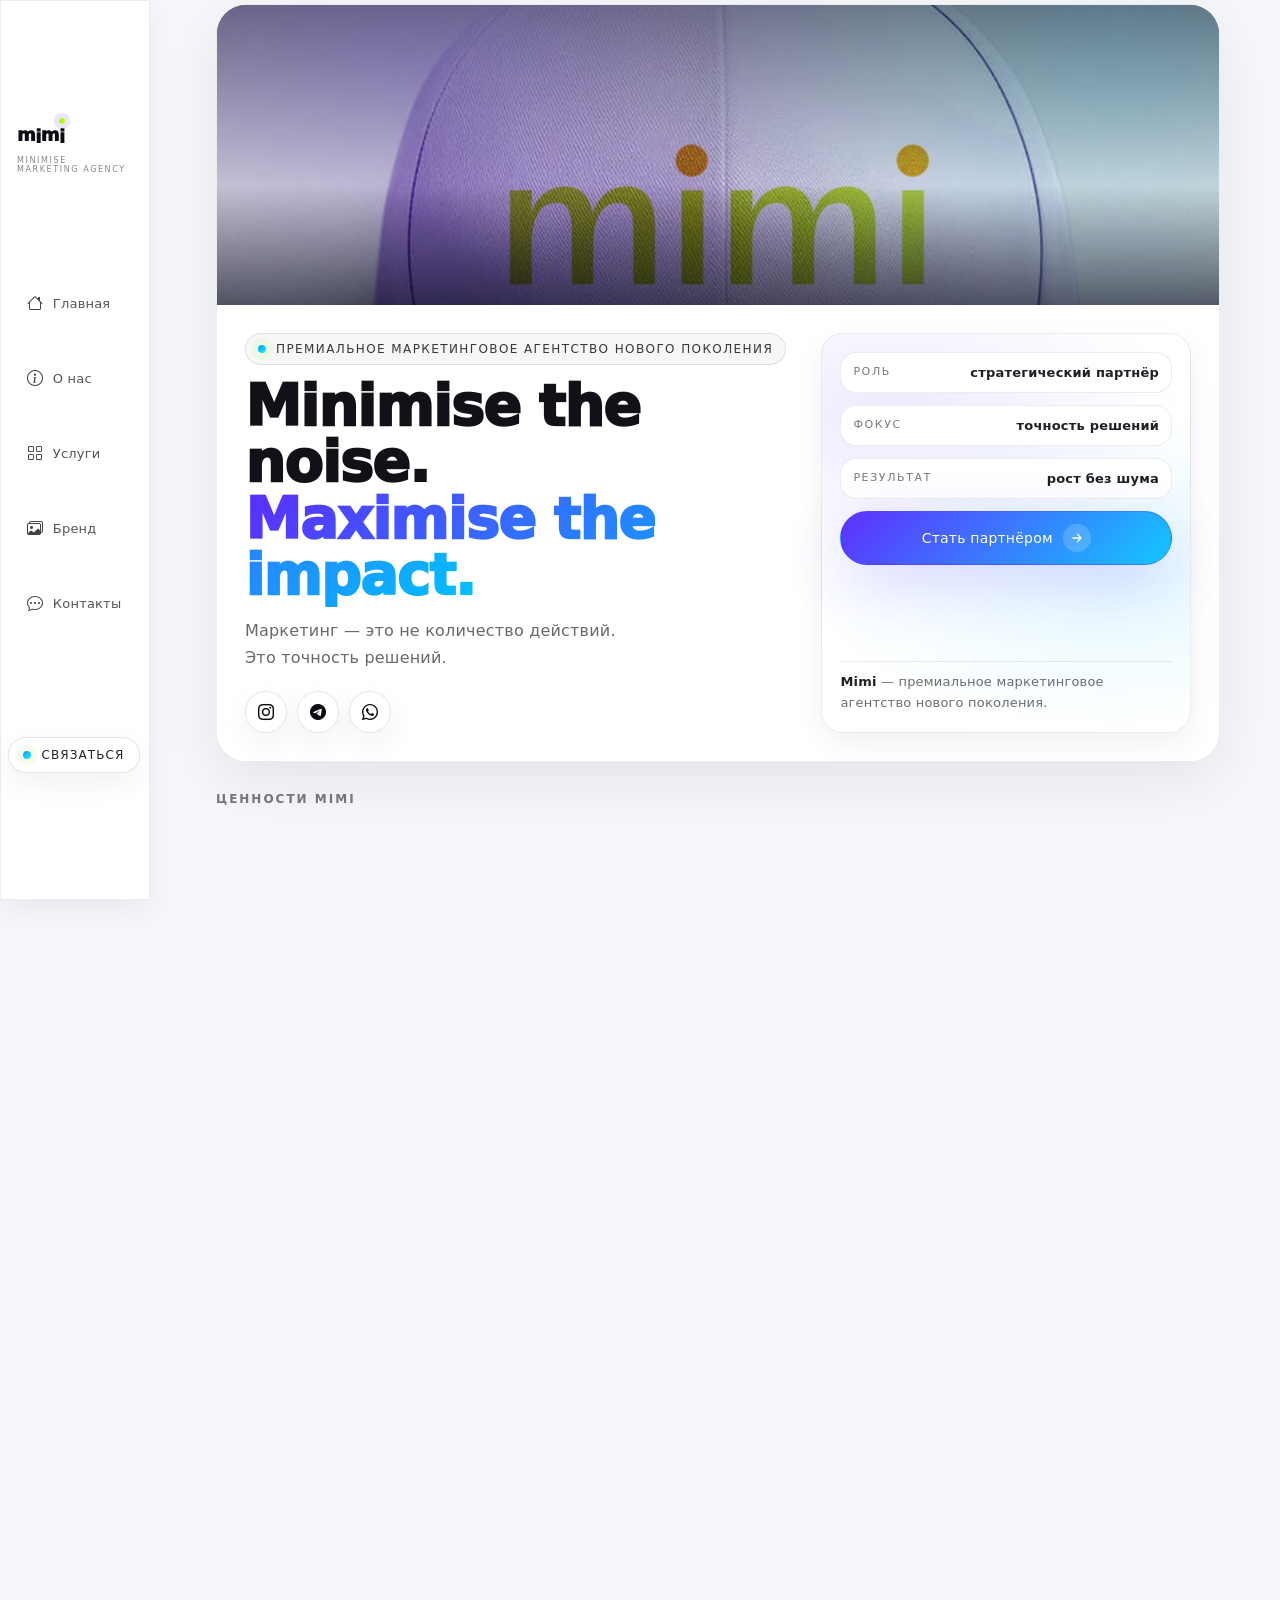
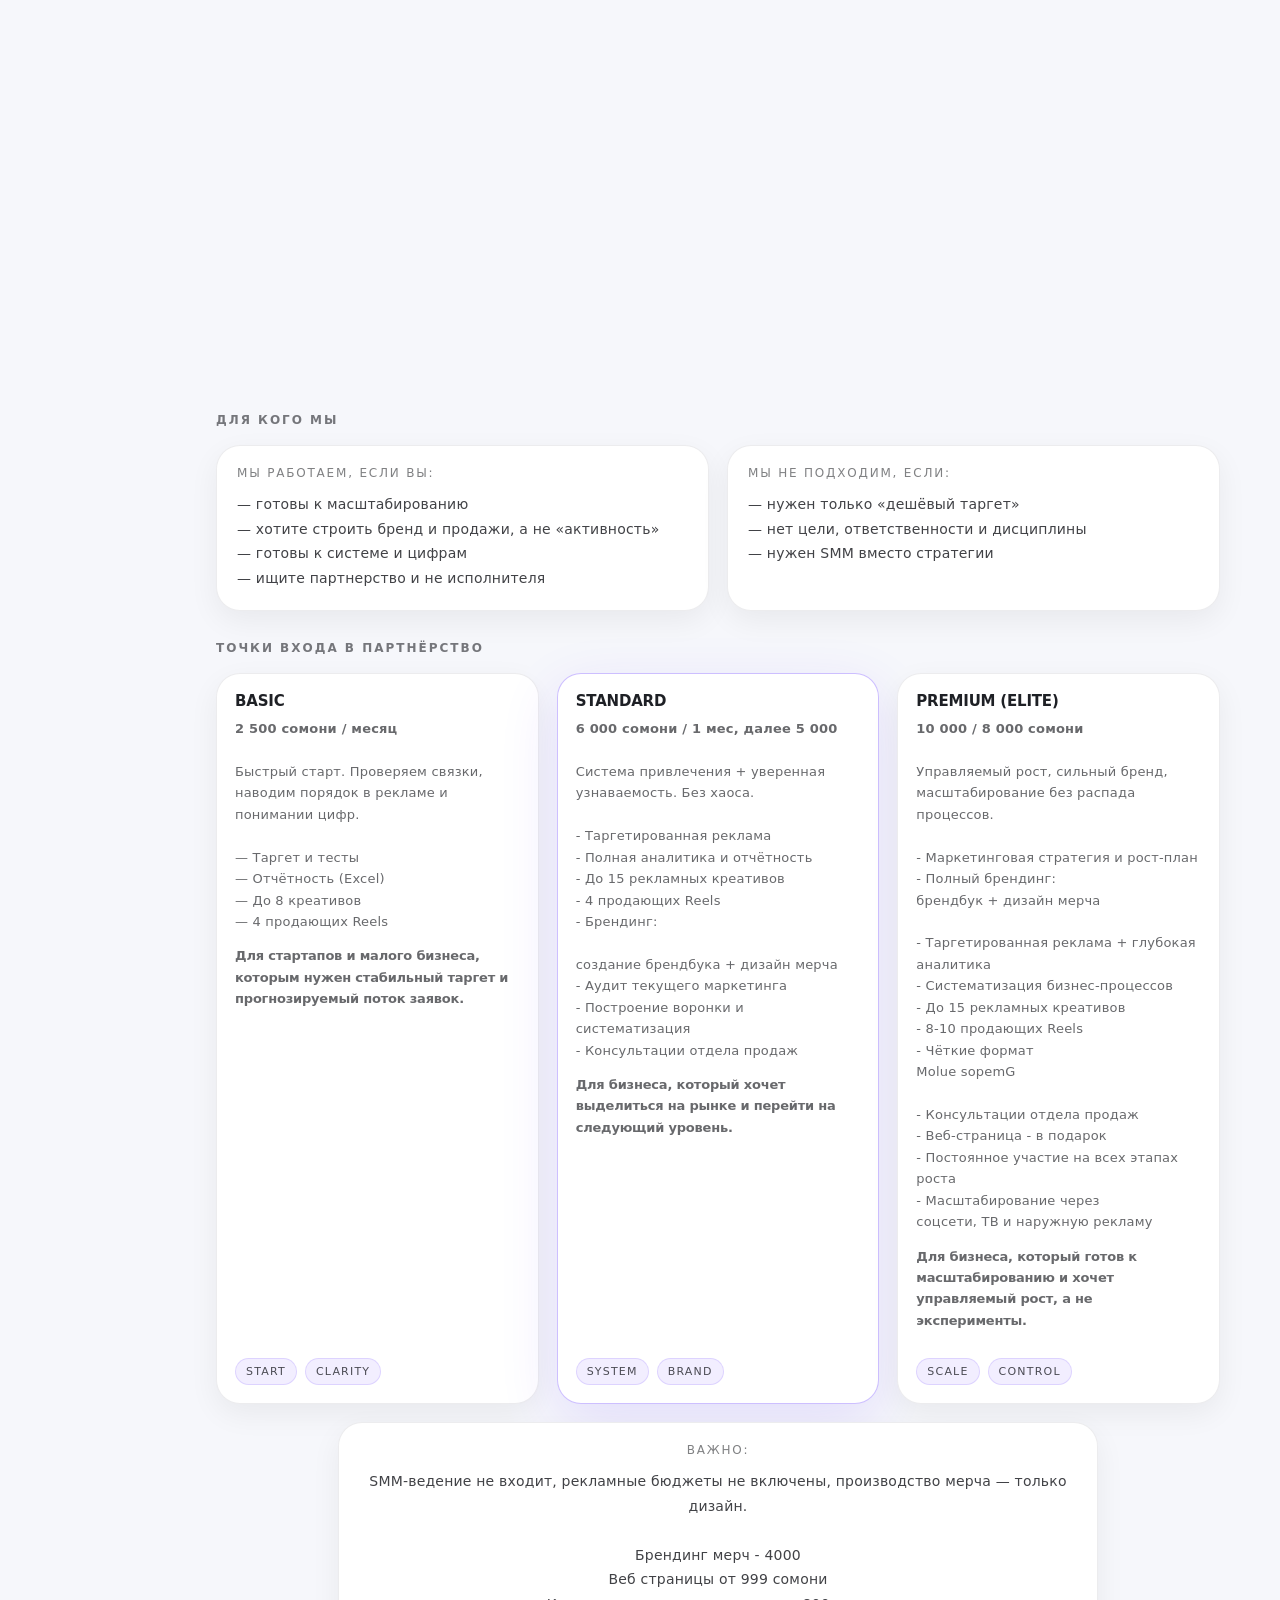
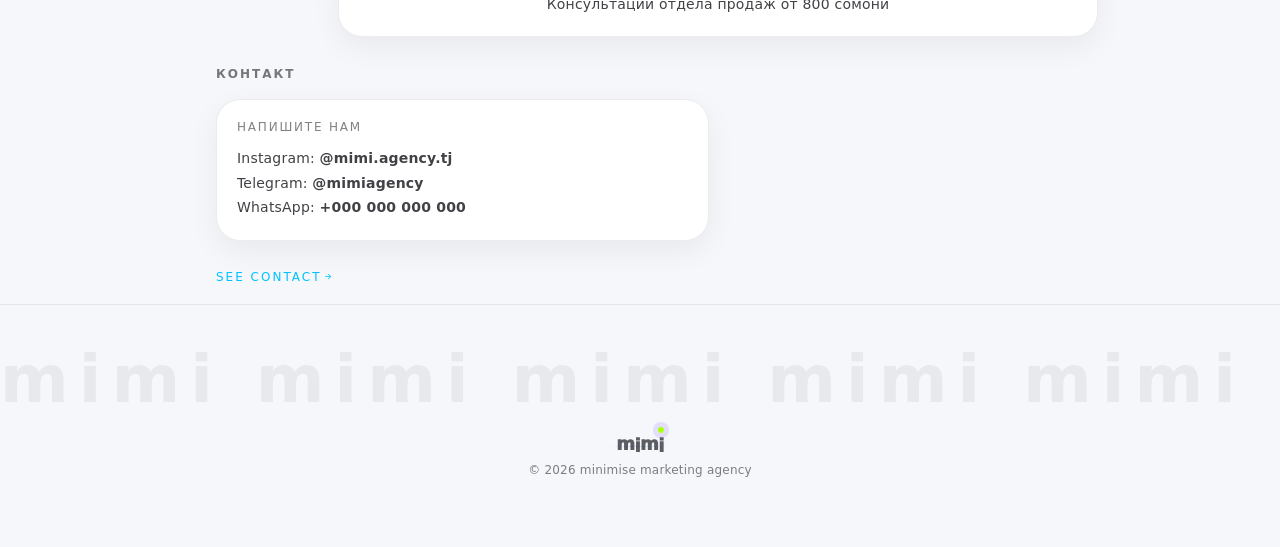
==== mimi - page/index.html @ afdffe96 "Add files via upload" ====
<!doctype html>
<html lang="ru">
<head>
  <meta charset="utf-8" />
  <meta name="viewport" content="width=device-width,initial-scale=1" />
  <title>mimi — minimise marketing agency</title>
  <meta name="description" content="mimi — премиальное маркетинговое агентство нового поколения. Minimise the noise. Maximise the impact." />

  <link rel="stylesheet" href="https://cdn.jsdelivr.net/npm/bootstrap-icons@1.11.3/font/bootstrap-icons.min.css" />
  <link rel="stylesheet" href="mimi.css">
</head>

<body>
  <div class="grain"></div>

  <div class="page">

      <aside class="side">
        <div class="side-card">
        <div class="text11">
            <div class="logo logo--mimi" aria-label="mimi">
              <span>m</span><span>i</span><span>m</span><span>i</span>
            </div>

            <div class="side-title">Minimise Marketing Agency</div>
        </div>
        

        <nav class="side-nav">
          <a href="index.html"><i class="bi bi-house" aria-hidden="true"></i><span>Главная</span></a>
          <a href="about.html"><i class="bi bi-info-circle" aria-hidden="true"></i><span>О нас</span></a>
          <a href="services.html"><i class="bi bi-grid" aria-hidden="true"></i><span>Услуги</span></a>
          <a href="work.html"><i class="bi bi-images" aria-hidden="true"></i><span>Бренд</span></a>
          <a href="contact.html"><i class="bi bi-chat-dots" aria-hidden="true"></i><span>Контакты</span></a>
        </nav>

        <div class="side-actions">
          <a class="pill-mini" href="contact.html">
            <span class="dot" aria-hidden="true"></span>
            <span>связаться</span>
          </a>
        </div>
      </div>
      </aside>


    <!-- CONTENT -->
    <main class="content">
      <!-- HERO -->
      <section class="hero">
        <div class="hero-shell card">
          <div class="hero-band" aria-hidden="true" >
            <img src="img/brand8.jpg" alt="" loading="eager" decoding="async">
          </div>

          <div class="hero-body" >
            <div>
              <div class="kicker"><i aria-hidden="true"></i>Премиальное маркетинговое агентство нового поколения</div>
              <h1 class="h1">
                Minimise the noise.<br>
                <span class="accent">Maximise the impact.</span>
              </h1>

              <p class="lead">
                Маркетинг — это не количество действий.<br>
                Это точность решений.
              </p>

              <div class="hero-actions">
                <div class="socials" aria-label="Соцсети">
                  <a class="iconbtn" href="https://instagram.com/mimi.agency.tj" target="_blank" rel="noreferrer" aria-label="Instagram">
                    <i class="bi bi-instagram" aria-hidden="true"></i>
                  </a>
                  <a class="iconbtn" href="https://t.me/mimiagency" target="_blank" rel="noreferrer" aria-label="Telegram">
                    <i class="bi bi-telegram" aria-hidden="true"></i>
                  </a>
                  <a class="iconbtn" href="https://wa.me/000000000000" target="_blank" rel="noreferrer" aria-label="WhatsApp">
                    <i class="bi bi-whatsapp" aria-hidden="true"></i>
                  </a>
                </div>
              </div>
            </div>

            <aside class="hero-signal" aria-label="Позиционирование Mimi"> 
              <div class="signal-row">
                <div class="k">роль</div>
                <div class="v">стратегический партнёр</div>
              </div>
              <div class="signal-row">
                <div class="k">фокус</div>
                <div class="v">точность решений</div>
              </div>
              <div class="signal-row">
                <div class="k">результат</div>
                <div class="v">рост без шума</div>
              </div>

              <a class="btn btn-primary" href="#contact">
                  Стать партнёром
                  <span class="arrow" aria-hidden="true">
                    <svg width="14" height="14" viewBox="0 0 24 24" fill="none">
                      <path d="M5 12h12" stroke="white" stroke-width="2.2" stroke-linecap="round"/>
                      <path d="M13 6l6 6-6 6" stroke="white" stroke-width="2.2" stroke-linecap="round" stroke-linejoin="round"/>
                    </svg>
                  </span>
                </a>

              <div class="signal-note">
                <b>Mimi</b> — премиальное маркетинговое агентство нового поколения.
              </div>
            </aside>
          </div>
        </div>
      </section>

      <!-- VALUES -->
      <div class="section-head" id="values" data-reveal="zoom">
        <h2 class="section-title">Ценности Mimi</h2>
      </div>

      <section class="grid grid-3" aria-label="Ценности" data-reveal="up" >
        <div class="tile">
          <div>
            <p class="t-title">Точность вместо шума</p>
            <p class="t-sub">Каждое решение должно менять метрику или восприятие. Остальное — лишнее.</p>
          </div>
          <div class="chiprow"><span class="chip">фокус</span><span class="chip">impact</span></div>
        </div>

        <div class="tile">
          <div>
            <p class="t-title">Мышление сильнее инструментов</p>
            <p class="t-sub">Инструменты меняются. Логика, стратегия и вкус — остаются.</p>
          </div>
          <div class="chiprow"><span class="chip">strategy</span><span class="chip">taste</span></div>
        </div>

        <div class="tile">
          <div>
            <p class="t-title">Премиальная планка</p>
            <p class="t-sub">Мы работаем так, будто это наш бренд. Потому что репутация не делится.</p>
          </div>
          <div class="chiprow"><span class="chip">quality</span><span class="chip">details</span></div>
        </div>

        <div class="tile">
          <div>
            <p class="t-title">Результат = репутация</p>
            <p class="t-sub">Кейсы говорят громче обещаний. Мы строим узнаваемость и прибыль.</p>
          </div>
          <div class="chiprow"><span class="chip">cases</span><span class="chip">growth</span></div>
        </div>

        <div class="tile">
          <div>
            <p class="t-title">Партнёрство</p>
            <p class="t-sub">Мы не закрываем задачи. Мы ведём направление и принимаем ответственность.</p>
          </div>
          <div class="chiprow"><span class="chip">long-term</span><span class="chip">trust</span></div>
        </div>

        <div class="tile">
          <div>
            <p class="t-title">Система</p>
            <p class="t-sub">Маркетинг работает, когда всё связано: позиционирование, креатив, продажи, аналитика.</p>
          </div>
          <div class="chiprow"><span class="chip">system</span><span class="chip">control</span></div>
        </div>
      </section>

      <!-- BRAND -->
      <div class="section-head" id="brand" data-reveal="zoom">
        <h2 class="section-title">Mimi brand</h2>
      </div>

      <section id="cases" aria-label="Mimi brand gallery" data-reveal="up">
        <div class="brand-grid">
          <figure class="brand-item tall">
            <img src="img/brand1.jpg" alt="Mimi brand 1" loading="lazy" decoding="async">
          </figure>

          <figure class="brand-item">
            <img src="img/brand2.jpg" alt="Mimi brand 2" loading="lazy" decoding="async">
          </figure>

          <figure class="brand-item">
            <img src="img/brand3.jpg" alt="Mimi brand 3" loading="lazy" decoding="async">
          </figure>

          <figure class="brand-item tall">
            <img src="img/brand4.jpg" alt="Mimi brand 4" loading="lazy" decoding="async">
          </figure>

          <figure class="brand-item tall">
            <img src="img/brand5.jpg" alt="Mimi brand 5" loading="lazy" decoding="async">
          </figure>
        </div>
      </section>

      <div class="section-head" id="brand" data-reveal="zoom">
        <a class="section-a" href="/work.html">see brands<i class="bi bi-arrow-right-short"></i></a>
      </div>

      <div class="lightbox" id="lightbox" aria-hidden="true">
        <button class="lightbox-close" type="button" aria-label="Закрыть">×</button>
        <img class="lightbox-img" alt="">
      </div>

      <!-- WHO -->
      <div class="section-head" id="who" data-reveal>
        <h2 class="section-title">Для кого мы</h2>
      </div>

      <section class="grid grid-2" data-reveal="right">
        <div class="big-block">
          <div class="label">Мы работаем, если вы:</div>
          <div class="text">
            — готовы к масштабированию<br>
            — хотите строить бренд и продажи, а не «активность»<br>
            — готовы к системе и цифрам<br>
            — ищите партнерство и не исполнителя
          </div>
        </div>

        <div class="big-block" data-reveal="left"> 
          <div class="label">Мы не подходим, если:</div>
          <div class="text">
            — нужен только «дешёвый таргет»<br>
            — нет цели, ответственности и дисциплины<br>
            — нужен SMM вместо стратегии
          </div>
        </div>
      </section>

      <!-- TARIFFS -->
      <div class="section-head" id="tariffs" data-reveal="zoom">
        <h2 class="section-title">Точки входа в партнёрство</h2>
      </div>

      <section class="grid grid-3" data-reveal="up">
        <div class="tile">
          <div>
            <p class="t-title">BASIC</p>
            <p class="t-sub">
              <b>2 500 сомони / месяц</b><br><br>
              Быстрый старт. Проверяем связки, наводим порядок в рекламе и понимании цифр.<br><br>
              — Таргет и тесты<br>
              — Отчётность (Excel)<br>
              — До 8 креативов<br>
              — 4 продающих Reels
            </p>
            <p class="sub2">
              Для стартапов и малого бизнеса, которым нужен
              стабильный таргет и прогнозируемый поток заявок.
            </p>
          </div>
          <div class="chiprow"><span class="chip">start</span><span class="chip">clarity</span></div>
        </div>

        <div class="tile" style="border-color: rgba(91,44,255,.30); box-shadow: 0 18px 60px rgba(91,44,255,.12);">
          <div>
            <p class="t-title">STANDARD</p>
            <p class="t-sub">
              <b>6 000 сомони / 1 мес, далее 5 000</b><br><br>
              Система привлечения + уверенная узнаваемость. Без хаоса.<br><br>
              - Таргетированная реклама <br>
              - Полная аналитика и отчётность <br>
              - До 15 рекламных креативов<br>
              - 4 продающих Reels<br>
              - Брендинг:<br> <br>
              cоздание брендбука + дизайн
              мерча<br>
              - Аудит текущего маркетинга<br>
              - Построение воронки и<br>
              систематизация<br>
              - Консультации отдела продаж<br>
            </p>
            <p class="sub2">
              Для бизнеса, который хочет выделиться на рынке
              и перейти на следующий уровень.
            </p>
          </div>
          <div class="chiprow"><span class="chip">system</span><span class="chip">brand</span></div>
        </div>

        <div class="tile">
          <div>
            <p class="t-title">PREMIUM (ELITE)</p>
            <p class="t-sub">
              <b>10 000 / 8 000 сомони</b><br><br>
              Управляемый рост, сильный бренд, масштабирование без распада процессов.<br><br>
              - Маркетинговая стратегия и рост-план <br>
              - Полный брендинг:<br>
              брендбук + дизайн мерча<br> <br>
              - Таргетированная реклама + глубокая
              аналитика<br>
              - Систематизация бизнес-процессов<br>
              - До 15 рекламных креативов<br>
              - 8-10 продающих Reels<br>
              - Чёткие формат<br>
              Molue sopemG<br> <br>
              - Консультации отдела продаж<br>
              - Веб-страница - в подарок<br>
              - Постоянное участие на всех этапах роста<br>
              - Масштабирование через<br>
              соцсети, ТВ и наружную рекламу<br>
            </p>
            <p class="sub2">
              Для бизнеса, который готов к масштабированию
              и хочет управляемый рост, а не эксперименты.
            </p>
          </div>
          <div class="chiprow"><span class="chip">scale</span><span class="chip">control</span></div>
        </div>
      </section>

      <section class="big-block important" style="margin-top: var(--gap);" data-reveal="up">
        <div class="label">Важно:</div>
        <div class="text">
          SMM-ведение не входит, рекламные бюджеты не включены, производство мерча — только дизайн.<br><br>
          Брендинг мерч - 4000 <br>
          Веб страницы от 999 сомони <br>
          Консультации отдела продаж от 800 сомони
        </div>
      </section>

      <!-- CONTACT (anchor) -->
      <div class="section-head" id="contact" data-reveal="zoom">
        <h2 class="section-title">Контакт</h2>
      </div>

      <section class="grid grid-2" data-reveal="zoom">
        <div class="big-block">
          <div class="label">Напишите нам</div>
          <div class="text">
            Instagram: <b>@mimi.agency.tj</b><br>
            Telegram: <b>@mimiagency</b><br>
            WhatsApp: <b>+000 000 000 000</b>
          </div>
        </div>
      </section>

      <div class="section-head" id="brand" data-reveal="zoom">
        <a class="section-a" href="/contact.html">see contact<i class="bi bi-arrow-right-short"></i></a>
      </div>
    </main>
  </div>

  <footer data-reveal>
    <div class="mimi-wall" aria-hidden="true">
      <span>mimi mimi mimi mimi mimi mimi mimi mimi mimi mimi mimi mimi mimi mimi mimi mimi </span>
      <span>mimi mimi mimi mimi mimi mimi mimi mimi mimi mimi mimi mimi mimi mimi mimi mimi </span>
    </div>

    <div class="foot">
      <div>
        <div class="logo logo--mimi" aria-label="mimi">
              <span>m</span><span>i</span><span>m</span><span>i</span>
            </div>
        <div class="tagline">© <span id="year"></span> minimise marketing agency</div>
      </div>
    </div>
  </footer>

  <!-- MOBILE BOTTOM NAV -->
  <nav class="bottom-nav" data-nav="bottom" aria-label="Нижнее меню">
    <div class="wrap">
      <a class="bnav-link" href="index.html" aria-label="Главная"><i class="bi bi-house" aria-hidden="true"></i><p>Главная</p></a>
      <a class="bnav-link" href="about.html" aria-label="О нас"><i class="bi bi-info-circle" aria-hidden="true"></i><p>О нас</p></a>
      <a class="bnav-link" href="services.html" aria-label="Услуги"><i class="bi bi-grid" aria-hidden="true"></i><p>Услуги</p></a>
      <a class="bnav-link" href="work.html" aria-label="Бренд"><i class="bi bi-images" aria-hidden="true"></i><p>Бренд</p></a>
      <a class="bnav-link" href="contact.html" aria-label="Контакты"><i class="bi bi-chat-dots" aria-hidden="true"></i><p>Контакты</p></a>
    </div>
  </nav>

  <script src="reveal.js"></script>
</body>
</html>
---- mimi - page/mimi.css ----
:root{
  --navH: 64px;
  --sideW: 248px;
  --revealDur: 700ms;
  --revealEase: cubic-bezier(.2,.8,.2,1);
  --bg: #f6f7fb;
  --bg2: #ffffff;
  --text: #0b0d12;
  --muted: rgba(11,13,18,.62);
  --muted2: rgba(11,13,18,.45);
  --stroke: rgba(15, 23, 42, .10);
  --brand: #5b2cff;
  --brand2:#00c2ff;
  --shadow: 0 18px 60px rgba(2,6,23,.08);
  --shadow2: 0 10px 30px rgba(2,6,23,.06);
  --r-xl: 24px;
  --r-lg: 18px;
  --r-md: 16px;
  --r-sm: 14px;
  --container: 1120px;
  --gap: 18px;
  --ease: cubic-bezier(.2,.8,.2,1);
  --t: 220ms var(--ease);
  --t2: 520ms var(--ease);
}

*{ box-sizing:border-box; }
html,body{ height:100%; }
body{
  margin: 0;
  color: var(--text);
  background: var(--bg);
  font-family: ui-sans-serif, system-ui, -apple-system, Segoe UI, Roboto, Inter, Arial, "Helvetica Neue", sans-serif;
  letter-spacing: .2px;
  overflow-x:hidden;
}

a{ color:inherit; text-decoration:none; }
button{ font:inherit; color:inherit; background:none; border:none; }
img{ max-width:100%; height:auto; }

/* ====== subtle grain (very low) ====== */
.grain{
  pointer-events:none;
  position:fixed;
  inset:-30%;
  z-index:-1;
  background-image:url("data:image/svg+xml,%3Csvg xmlns='http://www.w3.org/2000/svg' width='220' height='220'%3E%3Cfilter id='n'%3E%3CfeTurbulence type='fractalNoise' baseFrequency='.8' numOctaves='3' stitchTiles='stitch'/%3E%3C/filter%3E%3Crect width='220' height='220' filter='url(%23n)' opacity='.2'/%3E%3C/svg%3E");
  opacity:.025;
  mix-blend-mode:multiply;
  transform:rotate(2deg);
}

/* ====== Desktop layout: left nav + content ====== */
.page{
  display:grid;
  grid-template-columns: var(--sideW) 1fr;
  gap: 28px;
  width: 100%;
  min-height: 100vh; /* ← ВАЖНО */
  padding: 0;
}

.side-card{
  padding: 16px;
  background: #fff;
  max-width: 150px;
  border: 1px solid rgba(15,23,42,.08);
  box-shadow: var(--shadow2);
  position: sticky;
  top: 0px;
  display: flex;
  flex-direction: column;
  align-items: center;
  gap: 100px;
  justify-content: center;
  height: 100vh;
  padding-right: 18px;
}

.logo{
  font-weight: 900;
  letter-spacing: .2px;
  font-size: 18px;
  line-height:1;
  text-transform: lowercase;
  position:relative;
  display:inline-block;
}

/* ====== Mimi logo: signal dot + scanline ====== */
.logo--mimi{
  /* базовый вид */
  font-weight: 950;
  font-size: 18px;
  letter-spacing: -0.6px; /* чуть “дороже”, чем .2px */
  line-height: 1;
  text-transform: lowercase;
  display: inline-flex;
  align-items: baseline;
  gap: 0;
  position: relative;
  isolation: isolate; /* чтобы псевдоэлементы не мешали вокруг */
}

/* каждая буква как отдельный слой */
.logo--mimi > span{
  position: relative;
  display: inline-block;
  transform: translateZ(0);
}

/* 1) “Сигнал” — точка над второй i (последний символ) */
.logo--mimi > span:last-child::before{
  content: "";
  position: absolute;
  width: 6px;
  height: 6px;
  border-radius: 999px;
  left: 50%;
  top: -10px;
  transform: translateX(-50%);
  background: linear-gradient(135deg, #9dff00, #b6ff25);
  box-shadow:
    0 0 0 5px rgba(91,44,255,.12),
    0 10px 30px rgba(91,44,255,.18);
}

/* 2) “Minimise the noise” — микро‑скан линия, очень аккуратно */
.logo--mimi::after{
  content: "";
  position: absolute;
  left: -6px;
  right: -6px;
  top: 55%;
  height: 1px;
  background: linear-gradient(90deg,
    transparent,
    rgba(91,44,255,.40),
    rgba(0,194,255,.40),
    transparent
  );
  opacity: .35;
  transform: translateY(0);
  z-index: -1;
}

/* 3) лёгкая динамика на hover (премиально, без “кислоты”) */
.logo--mimi:hover::after{
  opacity: .55;
  transform: translateY(-1px);
  transition: opacity 220ms var(--ease), transform 220ms var(--ease);
}

.logo--mimi:hover > span{
  transition: transform 220ms var(--ease);
}

/* микродвижение букв, как “настройка сигнала” */
.logo--mimi > span:nth-child(1){ transform: translateY(-1.2px); }
.logo--mimi > span:nth-child(2){ transform: translateY(0.9px); }
.logo--mimi > span:nth-child(3){ transform: translateY(-1px); }
.logo--mimi > span:nth-child(4){ transform: translateY(1.1px); }

.logo--mimi:hover > span:nth-child(1){ transform: translateY(0); }
.logo--mimi:hover > span:nth-child(2){ transform: translateY(0); }
.logo--mimi:hover > span:nth-child(3){ transform: translateY(0); }
.logo--mimi:hover > span:nth-child(4){ transform: translateY(0); }

.side-title{
  margin-top: 10px;
  color: rgba(11,13,18,.50);
  font-size: 8px;
  letter-spacing: 1.6px;
  text-transform: uppercase;
}

.side-nav{
  display:flex;
  flex-direction:column;
  gap: 36px;
  margin-top: 10px;
}

.side-nav a{
  display:flex;
  align-items:center;
  gap:10px;
  padding: 10px 12px;
  border-radius: 14px;
  color: rgba(11,13,18,.70);
  font-size: 13px;
  transition: background var(--t), color var(--t), transform var(--t);
}
.side-nav a i{ font-size: 16px; color: rgba(11,13,18,.78); }
.side-nav a:hover{
  background: rgba(91,44,255,.08);
  color: rgba(11,13,18,.95);
  transform: translateY(-1px);
}

.side-actions{ margin-top: 14px; }

.pill-mini{
  display:inline-flex;
  align-items:center;
  gap:10px;
  padding: 10px 14px;
  border-radius:999px;
  border: 1px solid rgba(15,23,42,.10);
  background: #fff;
  box-shadow: var(--shadow2);
  transition: transform var(--t), border-color var(--t), box-shadow var(--t);
  cursor:pointer;
  user-select:none;
  white-space:nowrap;
  font-size: 12px;
  letter-spacing: 1.1px;
  text-transform: uppercase;
  color: rgba(11,13,18,.90);
}
.pill-mini:hover{
  transform: translateY(-2px);
  border-color: rgba(91,44,255,.22);
  box-shadow: var(--shadow);
}
.pill-mini .dot{
  width:8px;height:8px;border-radius:99px;
  background: linear-gradient(135deg, #009dff, #25f0ff);
  box-shadow: 0 0 0 6px rgba(174, 220, 37, 0.1);
}

.content{
  min-width: 0;
  padding: 0;
  transform: translateX(-60px);
}

/* ====== Buttons (clean, confident) ====== */
.btn{
  display:inline-flex;
  align-items:center;
  justify-content:center;
  gap: 10px;
  padding: 12px 16px;
  border-radius: 999px;
  border: 1px solid rgba(15,23,42,.10);
  background: #fff;
  cursor:pointer;
  transition: transform var(--t), border-color var(--t), box-shadow var(--t), color var(--t), background var(--t);
  box-shadow: var(--shadow2);
  user-select:none;
  font-size: 14px;
  color: rgba(11,13,18,.92);
}
.btn:hover{
  transform: translateY(-2px);
  border-color: rgba(91,44,255,.22);
  box-shadow: var(--shadow);
}

.btn-primary{
  background: linear-gradient(135deg, rgba(91,44,255,.98), rgba(0,194,255,.92));
  border-color: rgba(91,44,255,.35);
  color:#fff;
  box-shadow: 0 18px 60px rgba(91,44,255,.18);
}
.btn-primary:hover{
  transform: translateY(-2px) scale(1.01);
  box-shadow: 0 26px 90px rgba(91,44,255,.22);
  border-color: rgba(0,194,255,.40);
}

.btn .arrow{
  width: 28px; height: 28px;
  border-radius: 999px;
  background: rgba(255,255,255,.18);
  display:inline-grid; place-items:center;
  transition: transform var(--t), background var(--t);
}
.btn:hover .arrow{ transform: translateX(2px); }
.btn:not(.btn-primary) .arrow{ background: rgba(11,13,18,.06); }

.socials{ display:flex; gap: 10px; }
.iconbtn{
  width: 42px; height: 42px;
  border-radius: 999px;
  display:grid; place-items:center;
  border: 1px solid rgba(15,23,42,.10);
  background: #fff;
  box-shadow: var(--shadow2);
  transition: transform var(--t), border-color var(--t), box-shadow var(--t);
}
.iconbtn:hover{
  transform: translateY(-2px);
  border-color: rgba(91,44,255,.22);
  box-shadow: var(--shadow);
}

/* ====== Sections ====== */
.section-head{
  display:flex;
  align-items:flex-end;
  justify-content:space-between;
  gap: 16px;
  margin-top: 30px;
}
.section-title{
  margin:0;
  font-size: 12px;
  letter-spacing: 2px;
  text-transform: uppercase;
  width: 100%;
  color: rgba(11,13,18,.55);
  text-align: left;
}

.section-a{
  color: #00c2ff;
  margin:0 auto;
  font-size: 12px;
  letter-spacing: 2px;
  text-transform: uppercase;
  width: 100%;
}
.section-a:hover{
  color: #009dff;
  text-decoration: underline;
}

.grid{
  display:grid;
  gap: var(--gap);
  margin-top: var(--gap);
}
.grid-2{ grid-template-columns: 1fr 1fr; }
.grid-3{ grid-template-columns: 1fr 1fr 1fr; }

/* ====== Clean cards ====== */
.card,
.big-block,
.tile,
.svc,
.brand-item{
  background: #fff;
  border: 1px solid rgba(15,23,42,.08);
  border-radius: var(--r-xl);
  box-shadow: var(--shadow2);
  overflow:hidden;
  position:relative;
}

/* ====== HERO: high contrast, slogan-first ====== */
.hero{ margin-top: 4px; }
.hero-shell{
  border-radius: calc(var(--r-xl) + 6px);
  overflow:hidden;
  box-shadow: var(--shadow);
  border: 1px solid rgba(15,23,42,.08);
  background: #fff;
}

.hero-band{
  position: relative;
  min-height: 300px;
  background: #0b0d12;
  overflow:hidden;
}
.hero-band img{
  position:absolute;
  inset:0;
  width:100%;
  height:100%;
  object-fit: cover;
  object-position: center 30%;
  filter: saturate(1.02) contrast(1.05);
  transform: scale(1.02);
}
.hero-band::after{
  content:"";
  position:absolute;
  inset:0;
  background:
    radial-gradient(900px 520px at 20% 20%, rgba(91,44,255,.22), transparent 55%),
    radial-gradient(760px 460px at 90% 25%, rgba(0,194,255,.18), transparent 60%),
    linear-gradient(180deg, rgba(2,6,23,.55), rgba(2,6,23,.10) 60%, rgba(2,6,23,.65));
  z-index:1;
  pointer-events:none;
}

.hero-body{
  position: relative;
  display:grid;
  grid-template-columns: 1.2fr .8fr;
  gap: 22px;
  padding: 28px;
  background: #fff;
}

.kicker{
  display:inline-flex;
  align-items:center;
  gap:10px;
  padding: 8px 12px;
  border-radius:999px;
  border: 1px solid rgba(15,23,42,.10);
  background: rgba(11,13,18,.03);
  color: rgba(11,13,18,.82);
  font-size: 12px;
  letter-spacing: 1.4px;
  text-transform: uppercase;
  margin-bottom: 14px;
}
.kicker i{
  width:8px;height:8px;border-radius:99px;
  background: linear-gradient(135deg, #009dff, #25f0ff);
  box-shadow: 0 0 0 7px rgba(146, 255, 44, 0.1);
  display:inline-block;
}

.h1{
  margin: 0;
  font-size: clamp(42px, 4.4vw, 74px);
  line-height: 1.00;
  letter-spacing: -1.2px;
  font-weight: 950;
  color: rgba(11,13,18,.98);
}
.h1 .accent{
  background: linear-gradient(135deg, var(--brand), var(--brand2));
  -webkit-background-clip: text;
  background-clip: text;
  color: transparent;
}

.lead{
  margin: 14px 0 0;
  color: rgba(11,13,18,.62);
  font-size: 16px;
  line-height: 1.65;
  max-width: 56ch;
}

.hero-actions{
  display:flex;
  flex-wrap:wrap;
  gap: 12px;
  margin: 20px 0 0;
  align-items:center;
}

/* right panel: clean “signal” instead of busy mock */
.hero-signal{
  border-radius: 22px;
  border: 1px solid rgba(15,23,42,.08);
  background:
    radial-gradient(480px 240px at 20% 20%, rgba(91,44,255,.10), transparent 60%),
    radial-gradient(520px 260px at 80% 60%, rgba(0,194,255,.10), transparent 62%),
    #fff;
  box-shadow: var(--shadow2);
  padding: 18px;
  min-height: 240px;
  display:flex;
  flex-direction:column;
  gap: 12px;
}
.signal-row{
  display:flex;
  justify-content:space-between;
  gap: 10px;
  padding: 12px 12px;
  border-radius: 16px;
  border: 1px solid rgba(15,23,42,.08);
  background: #fff;
}
.signal-row .k{
  font-size: 11px;
  letter-spacing: 1.6px;
  text-transform: uppercase;
  color: rgba(11,13,18,.55);
}
.signal-row .v{
  font-weight: 850;
  color: rgba(11,13,18,.92);
  font-size: 13px;
  white-space: nowrap;
}
.signal-note{
  margin-top:auto;
  padding-top: 10px;
  border-top: 1px solid rgba(15,23,42,.08);
  color: rgba(11,13,18,.60);
  line-height: 1.6;
  font-size: 13px;
}
.signal-note b{ color: rgba(11,13,18,.92); }

/* ====== Values / tiles: less sameness ====== */
.tile{
  padding: 18px;
  border-radius: var(--r-xl);
  min-height: 152px;
  display:flex;
  flex-direction:column;
  justify-content:space-between;
  transition: transform var(--t), border-color var(--t), box-shadow var(--t);
}
.tile:hover{
  transform: translateY(-3px);
  border-color: rgba(91,44,255,.18);
  box-shadow: var(--shadow);
}
.tile .t-title{
  margin:0;
  font-weight: 900;
  letter-spacing:-.2px;
  font-size: 15px;
  color: rgba(11,13,18,.92);
}
.tile .t-sub{
  margin-top: 8px;
  color: rgba(11,13,18,.62);
  font-size: 13px;
  line-height: 1.65;
}
.tile .sub2{
  margin-top: auto;
  color: rgba(11,13,18,.62);
  font-size: 13px;
  font-weight: 600;
  letter-spacing:-.2px;
  line-height: 1.65;
}

.chiprow{
  display:flex;
  gap: 8px;
  flex-wrap:wrap;
  margin-top: 14px;
}
.chip{
  font-size: 11px;
  text-transform: uppercase;
  letter-spacing: 1.2px;
  color: rgba(11,13,18,.72);
  background: rgba(91,44,255,.08);
  border: 1px solid rgba(91,44,255,.14);
  padding: 6px 10px;
  border-radius: 999px;
}

/* ====== Big blocks ====== */
.big-block{
  padding: 20px;
  border-radius: var(--r-xl);
  min-height: 140px;
}
.big-block .label{
  font-size: 12px;
  color: rgba(11,13,18,.52);
  text-transform: uppercase;
  letter-spacing: 1.8px;
}
.big-block .text{
  margin-top: 12px;
  color: rgba(11,13,18,.78);
  font-size: 14px;
  line-height: 1.75;
  max-width: 100%;
}
.big-block.important{
  max-width: 760px;
  margin: 0 auto;
  text-align:center;
}

/* ====== Brand grid ====== */
.brand-grid{
  display:grid;
  grid-template-columns: repeat(12, 1fr);
  grid-auto-rows: 10px;
  gap: 10px;
  margin-top: var(--gap);
}
.brand-item{
  margin: 0;
  border-radius: 22px;
  overflow:hidden;
  cursor:pointer;
  transition: transform var(--t), border-color var(--t), box-shadow var(--t);
}
.brand-item{ grid-column: span 4; grid-row: span 12; }
.brand-item.tall{ grid-row: span 22; }

.brand-item::after{
  content:"";
  position:absolute;
  inset:0;
  background: linear-gradient(180deg, transparent 60%, rgba(2,6,23,.30));
  opacity: .9;
  pointer-events:none;
}
.brand-item img{
  width:100%;
  height:100%;
  display:block;
  object-fit: cover;
  transform: scale(1.01);
  transition: transform var(--t2), filter var(--t);
  filter: saturate(1.02) contrast(1.03);
}
.brand-item:hover{
  transform: translateY(-3px);
  border-color: rgba(91,44,255,.20);
  box-shadow: var(--shadow);
}
.brand-item:hover img{ transform: scale(1.06); }

/* ====== Lightbox ====== */
.lightbox{
  position: fixed;
  inset: 0;
  z-index: 120;
  display: none;
  place-items: center;
  background: rgba(2,6,23,.55);
  backdrop-filter: blur(10px);
  padding: 18px;
}
.lightbox.open{ display:grid; }
.lightbox-img{
  max-width: min(1100px, 96vw);
  max-height: 86vh;
  border-radius: 22px;
  border: 1px solid rgba(255,255,255,.18);
  box-shadow: 0 24px 90px rgba(2,6,23,.45);
  background: rgba(255,255,255,.04);
}
.lightbox-close{
  position: fixed;
  top: 14px;
  right: 14px;
  width: 46px;
  height: 46px;
  border-radius: 999px;
  border: 1px solid rgba(255,255,255,.22);
  background: rgba(255,255,255,.14);
  color: rgba(255,255,255,.92);
  font-size: 26px;
  line-height: 1;
  cursor: pointer;
}

/* ====== Footer ====== */
footer{
  margin-top: 20px;
  padding: 26px 0 70px;
  border-top: 1px solid rgba(15,23,42,.08);
  color: rgba(11,13,18,.65);
  text-align: center;
}
.mimi-wall{
  margin-top: 10px;
  font-size: clamp(28px, 5.6vw, 66px);
  letter-spacing: 10px;
  font-weight: 900;
  color: rgba(11,13,18,.06);
  text-transform: lowercase;
  white-space:nowrap;
  overflow:hidden;
  user-select:none;
}
.mimi-wall span{
  display:inline-block;
  animation: marquee 18s linear infinite;
  padding-right: 40px;
}
@keyframes marquee{
  from{ transform: translateX(0); }
  to{ transform: translateX(-50%); }
}
.foot{
  display:flex;
  justify-content:center;
  gap: 18px;
  flex-wrap:wrap;
  align-items:center;
  padding-top: 18px;
  width:min(var(--container), calc(100% - 40px));
  margin: 0 auto;
}
.tagline{
  font-size: 12px;
  color: rgba(11,13,18,.52);
  margin-top: 8px;
}

/* ====== Reveal ====== */
[data-reveal]{
  opacity: 0;
  transform: translate3d(0, 18px, 0);
  transition: opacity var(--revealDur) var(--revealEase),
              transform var(--revealDur) var(--revealEase);
  will-change: transform, opacity;
}
[data-reveal].in{
  opacity: 1;
  transform: translate3d(0,0,0);
}

[data-reveal="up"]{ transform: translate3d(0, 22px, 0); }
[data-reveal="down"]{ transform: translate3d(0, -22px, 0); }
[data-reveal="left"]{ transform: translate3d(26px, 0, 0); }
[data-reveal="right"]{ transform: translate3d(-26px, 0, 0); }
[data-reveal="zoom"]{ transform: translate3d(0, 10px, 0) scale(.96); }

/* ====== Bottom nav (mobile) ====== */
.bottom-nav{
  position: fixed;
  left: 0;
  right: 0;
  bottom: 0;
  height: var(--navH);
  display:none;
  z-index: 80;
  background: rgba(255,255,255,.96);
  backdrop-filter: blur(12px);
  border-top: 1px solid rgba(15,23,42,.10);
}
.bottom-nav a{
  display: flex;
  flex-direction: column;
  font-size: 8px;
  gap: 2px;
  align-items:center;
  justify-content:center;
}
.bottom-nav .wrap{
  height:100%;
  display:grid;
  grid-template-columns: repeat(5, 1fr);
  align-items:center;
  width: min(var(--container), 100%);
  margin: 0 auto;
  padding: 0 8px;
}
.bnav-link{
  height: calc(var(--navH) - 10px);
  display:flex;
  align-items:center;
  justify-content:center;
  border-radius: 16px;
  color: rgba(11,13,18,.62);
  transition: background .2s ease, color .2s ease, transform .2s ease;
}
.bnav-link i{ font-size: 22px; }
.bnav-link:hover{ background: rgba(91,44,255,.08); color: rgba(11,13,18,.92); transform: translateY(-1px); }
.bnav-link[aria-current="page"]{
  color: rgba(11,13,18,.95);
  background: rgba(11,13,18,.06);
}

/* ====== Responsive ====== */
@media (max-width: 980px){
  :root{ --gap: 14px; --r-xl: 20px; }
  .hero-body{ grid-template-columns: 1fr; }
  .grid-2{ grid-template-columns: 1fr; }
  .grid-3{ grid-template-columns: 1fr; }
  .brand-grid{ grid-template-columns: repeat(6, 1fr); gap: 8px; }
  .brand-item{ grid-column: span 3; grid-row: span 8; border-radius: 18px; }
  .brand-item.tall{ grid-row: span 16; }
  .side{ display:none; }
  .side-card{ display:none; }

  .content{width: 100%;transform: translateX(0px);margin: 0;}
  .page{width: 100% !important;margin: 0 auto;}
}

@media (max-width: 860px){
  .side{ display:none; }
  .side-card{ display:none; }
  .bottom-nav{ display:block; }
  .section-title{ text-align: left; }
  .h1{ letter-spacing: -0.6px; }
  .hero-watermark span{ letter-spacing: 1px; }
  .foot{ width: min(var(--container), calc(100% - 18px)); }
  .page{grid-template-columns: 1fr;padding: 16px 0 calc(var(--navH) + 18px);width: 100% !important;margin: 0 auto;}
}

/* Accessibility: reduce motion */
@media (prefers-reduced-motion: reduce){
  *{ scroll-behavior:auto !important; }
  [data-reveal]{ transition:none !important; transform:none !important; opacity:1 !important; }
  .mimi-wall span{ animation:none !important; }
  .btn, .tile, .brand-item, .side-nav a{ transition:none !important; }

  /* чтобы не дублировать ещё один prefers-reduced-motion блок — оставляем тут же */
  .logo--mimi::after,
  .logo--mimi > span{
    transition: none !important;
    transform: none !important;
  }
}
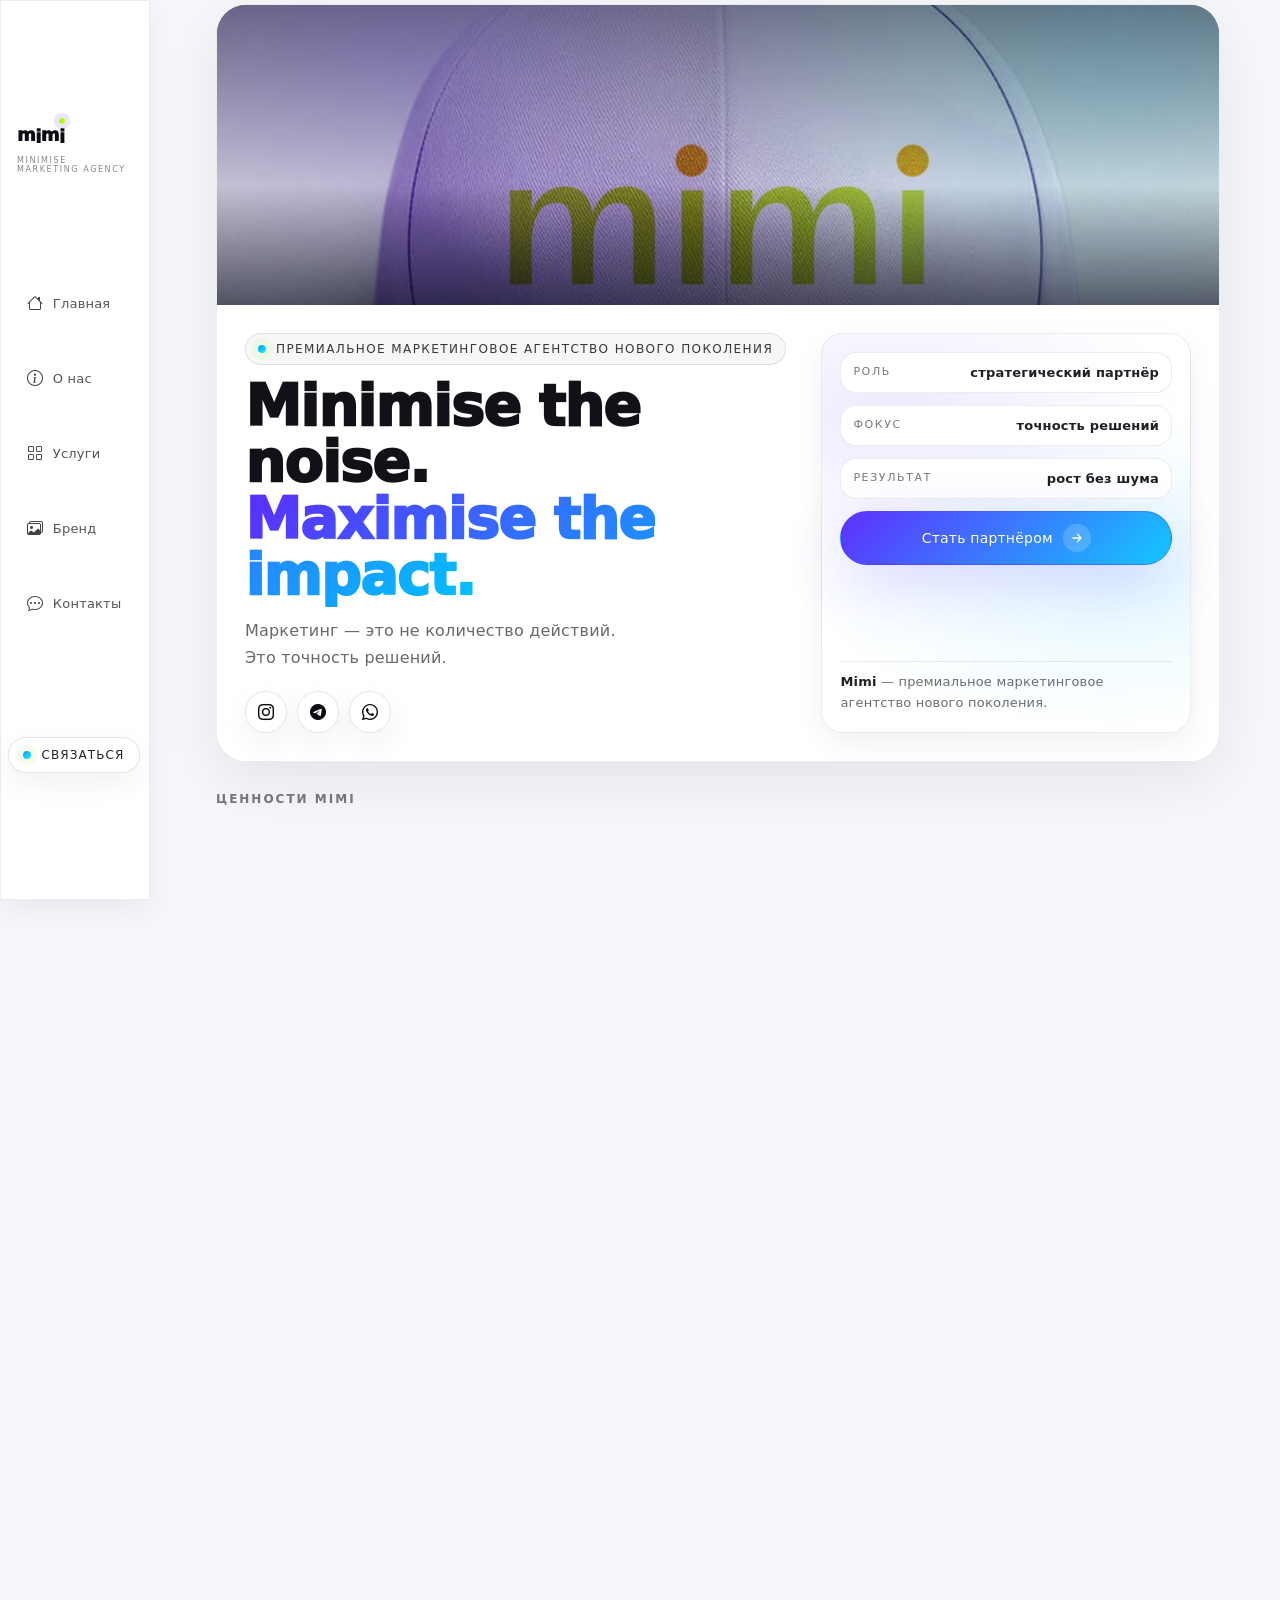
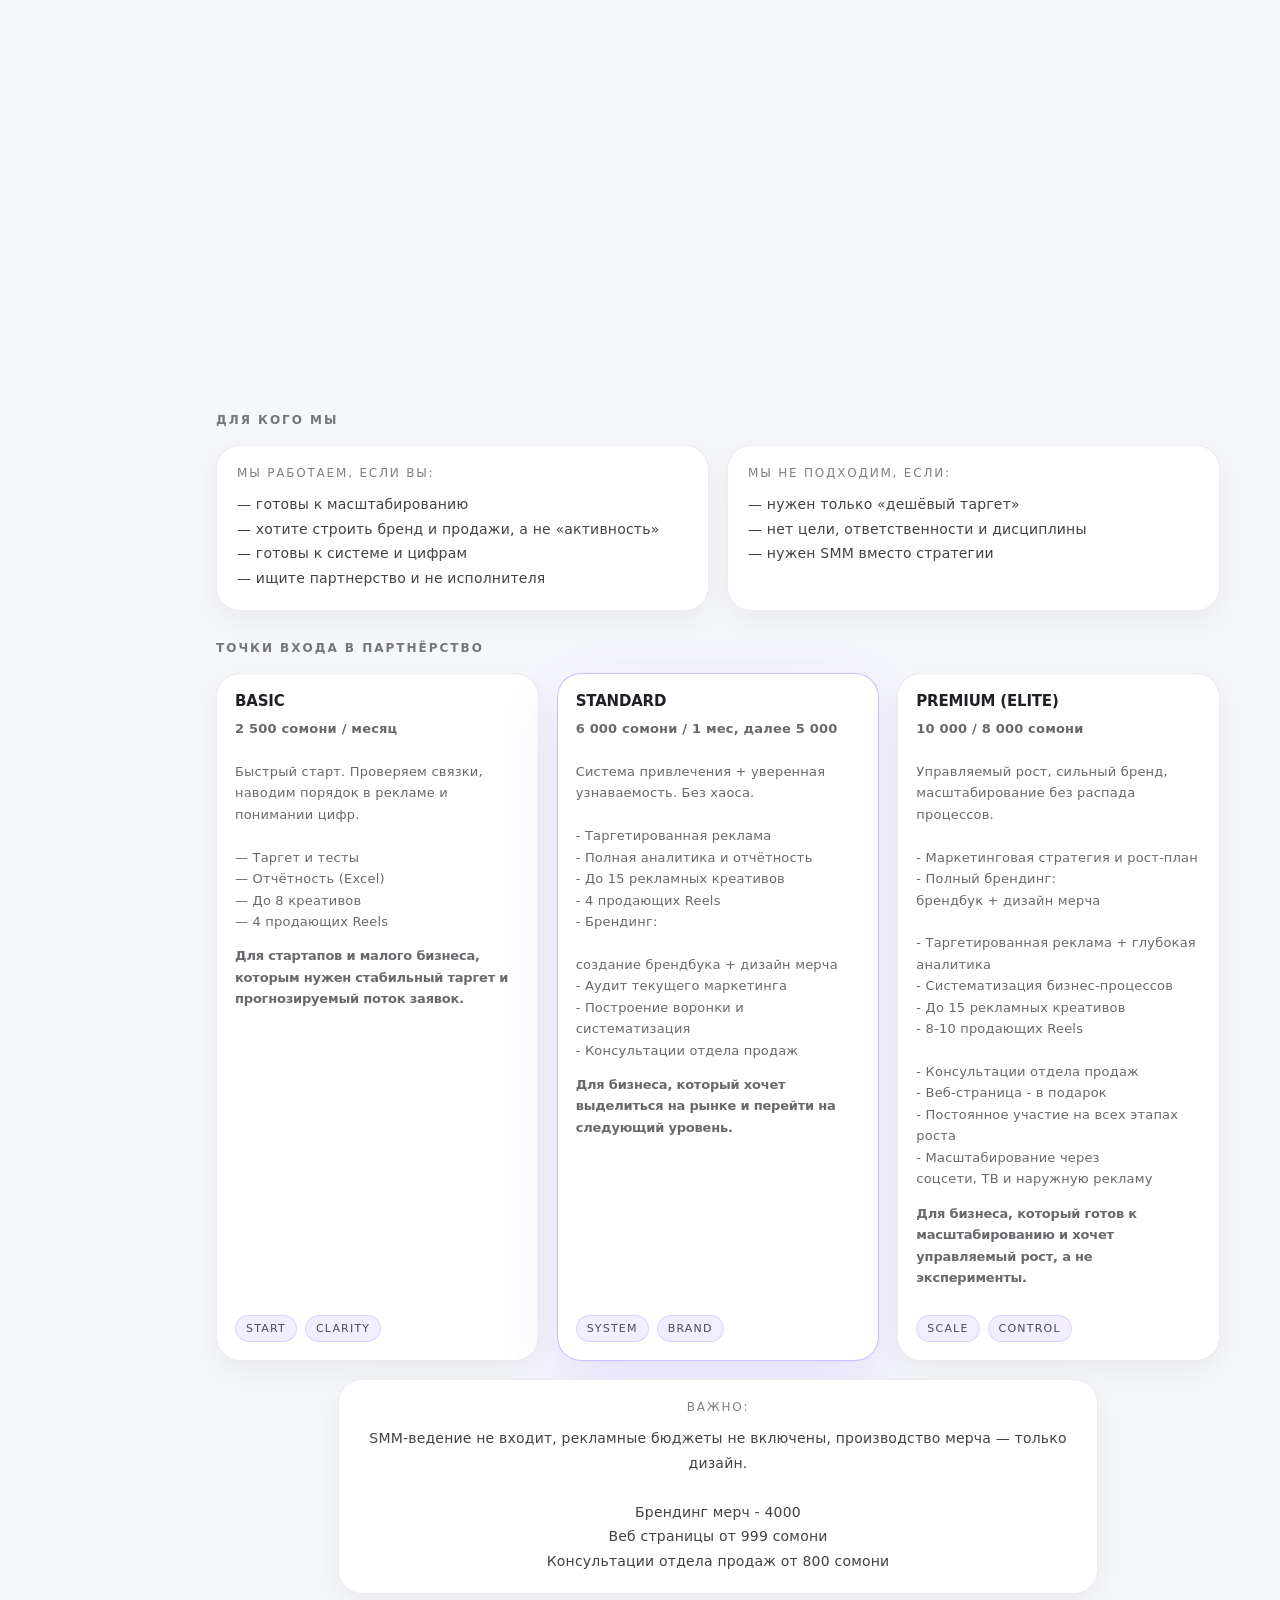
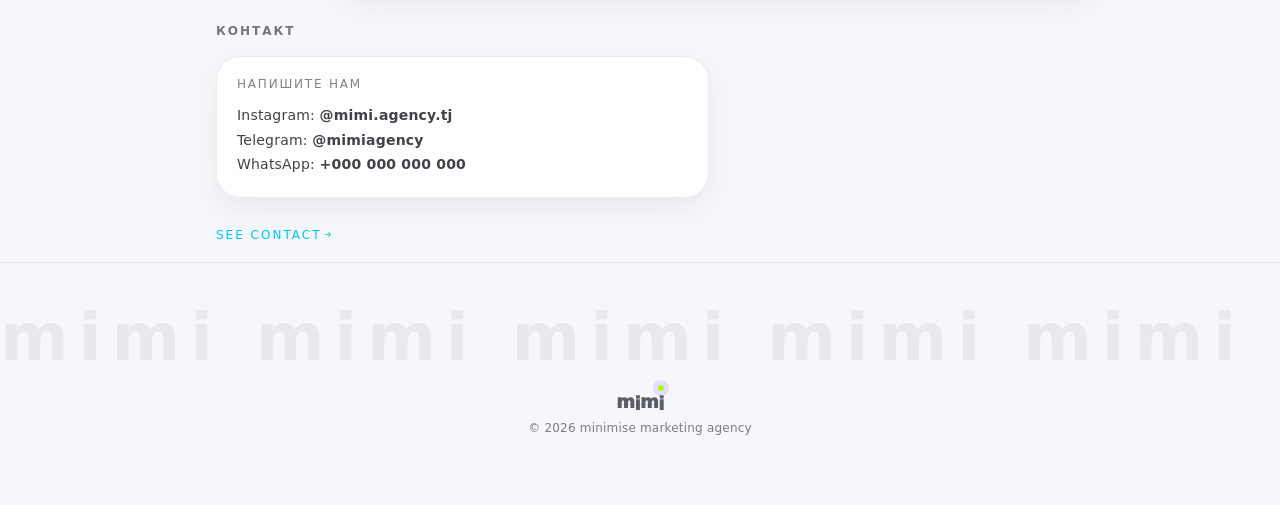
==== commit e6052a49: "Refactor content in index.html Removed duplicate line and adjusted formatting." ====
--- a/mimi - page/index.html
+++ b/mimi - page/index.html
@@ -296,9 +296,7 @@
               аналитика<br>
               - Систематизация бизнес-процессов<br>
               - До 15 рекламных креативов<br>
-              - 8-10 продающих Reels<br>
-              - Чёткие формат<br>
-              Molue sopemG<br> <br>
+              - 8-10 продающих Reels<br> <br>
               - Консультации отдела продаж<br>
               - Веб-страница - в подарок<br>
               - Постоянное участие на всех этапах роста<br>
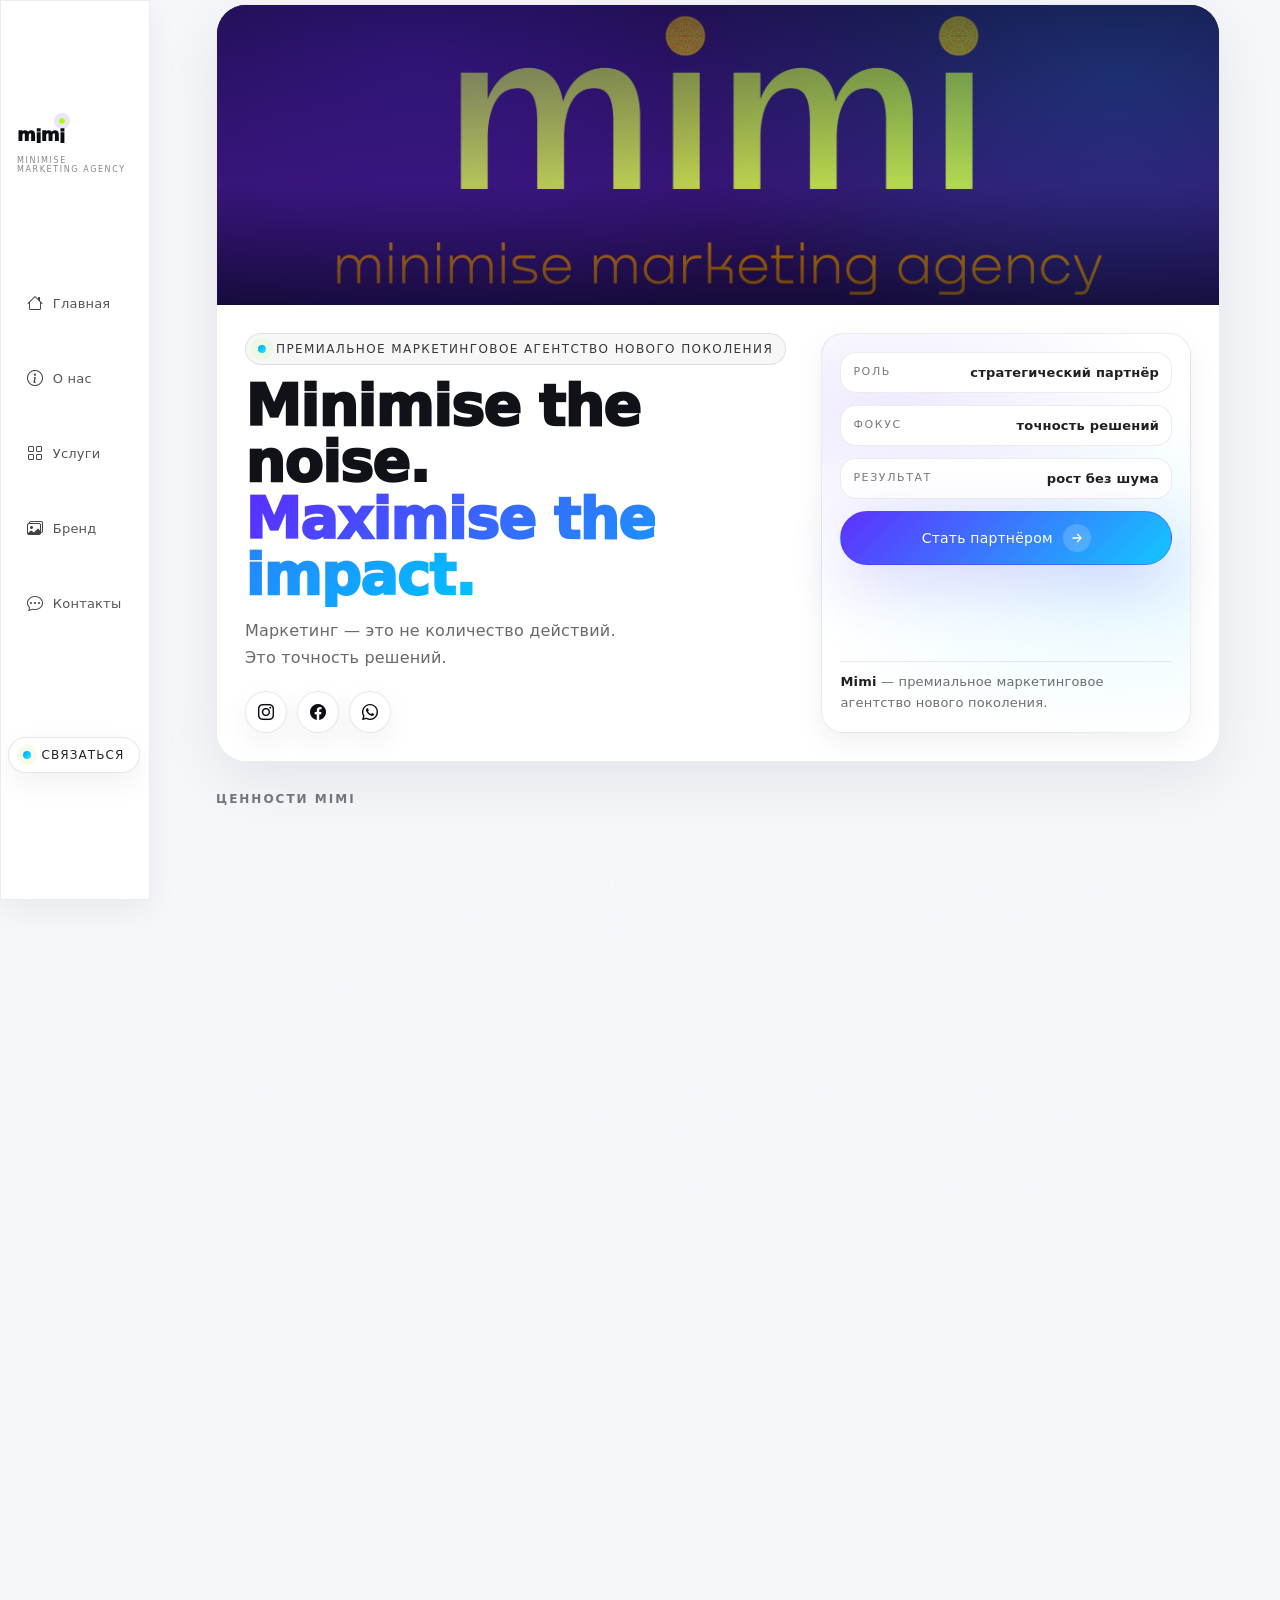
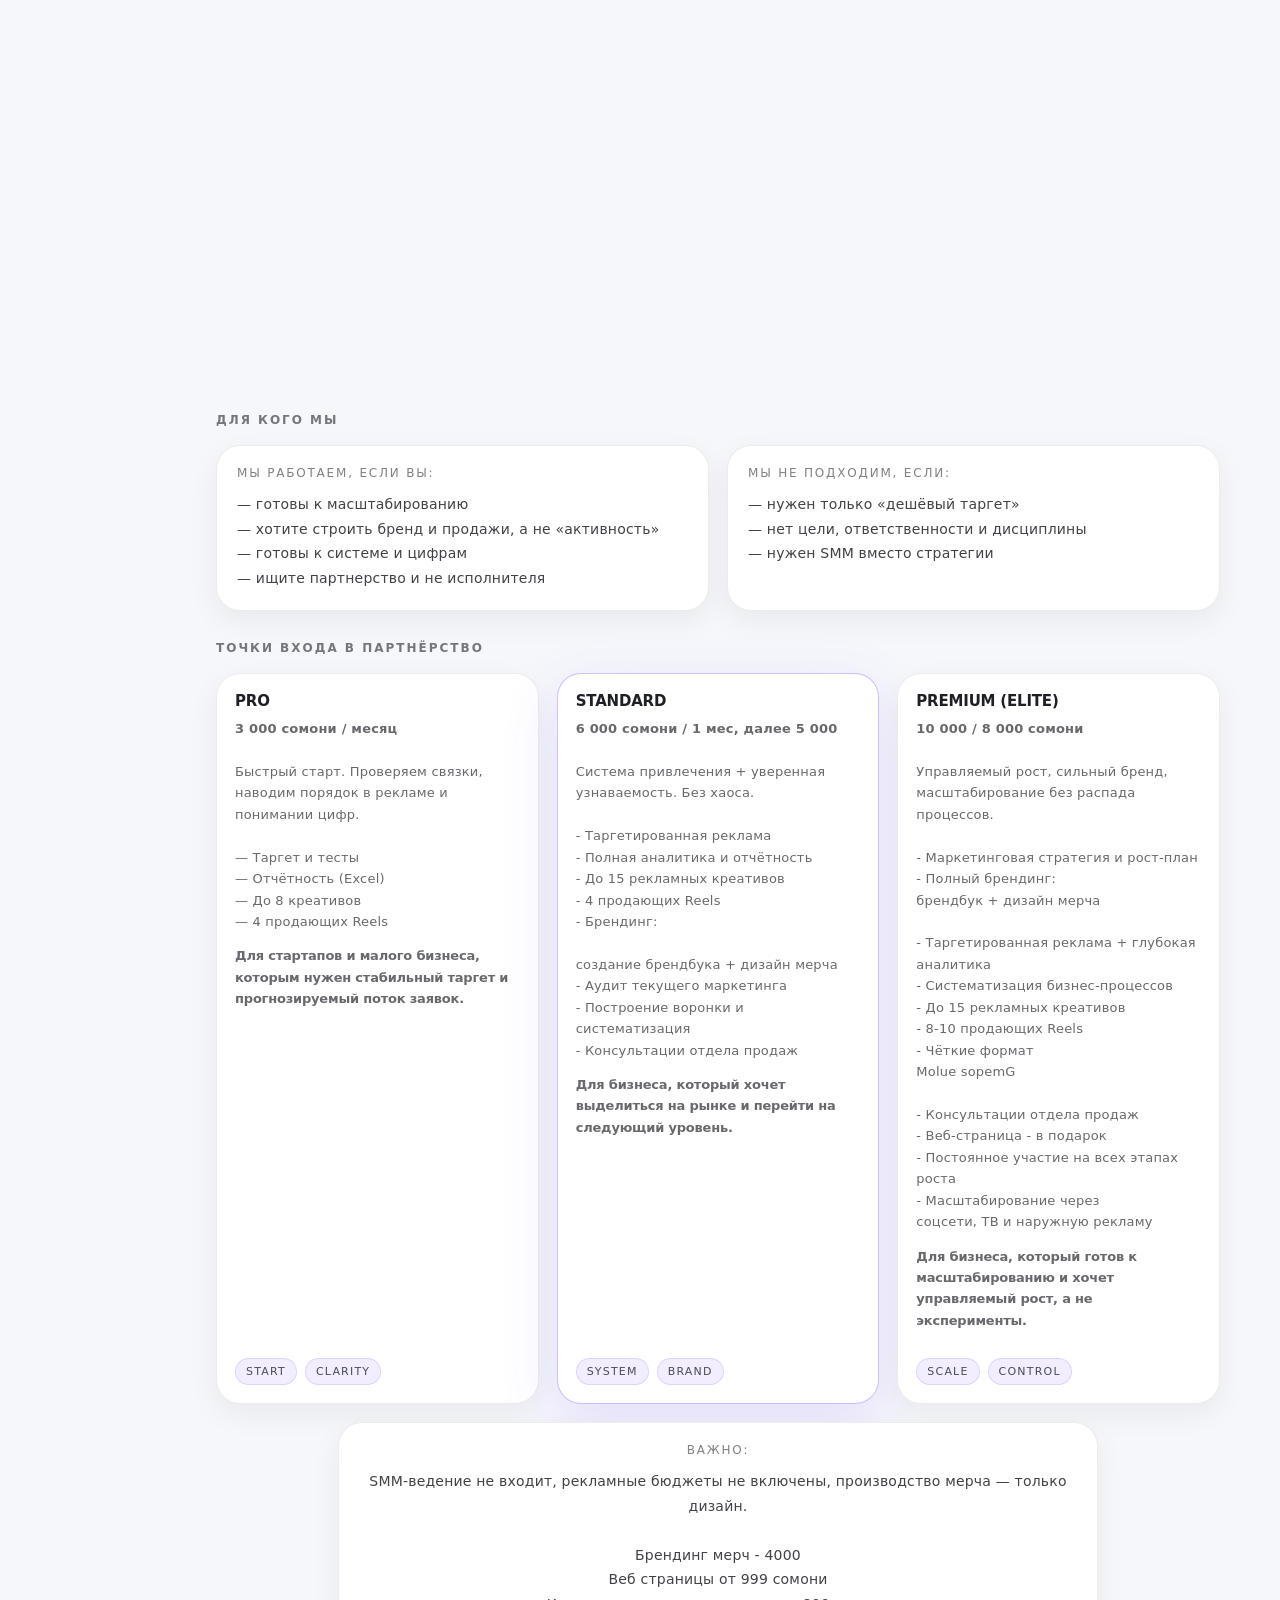
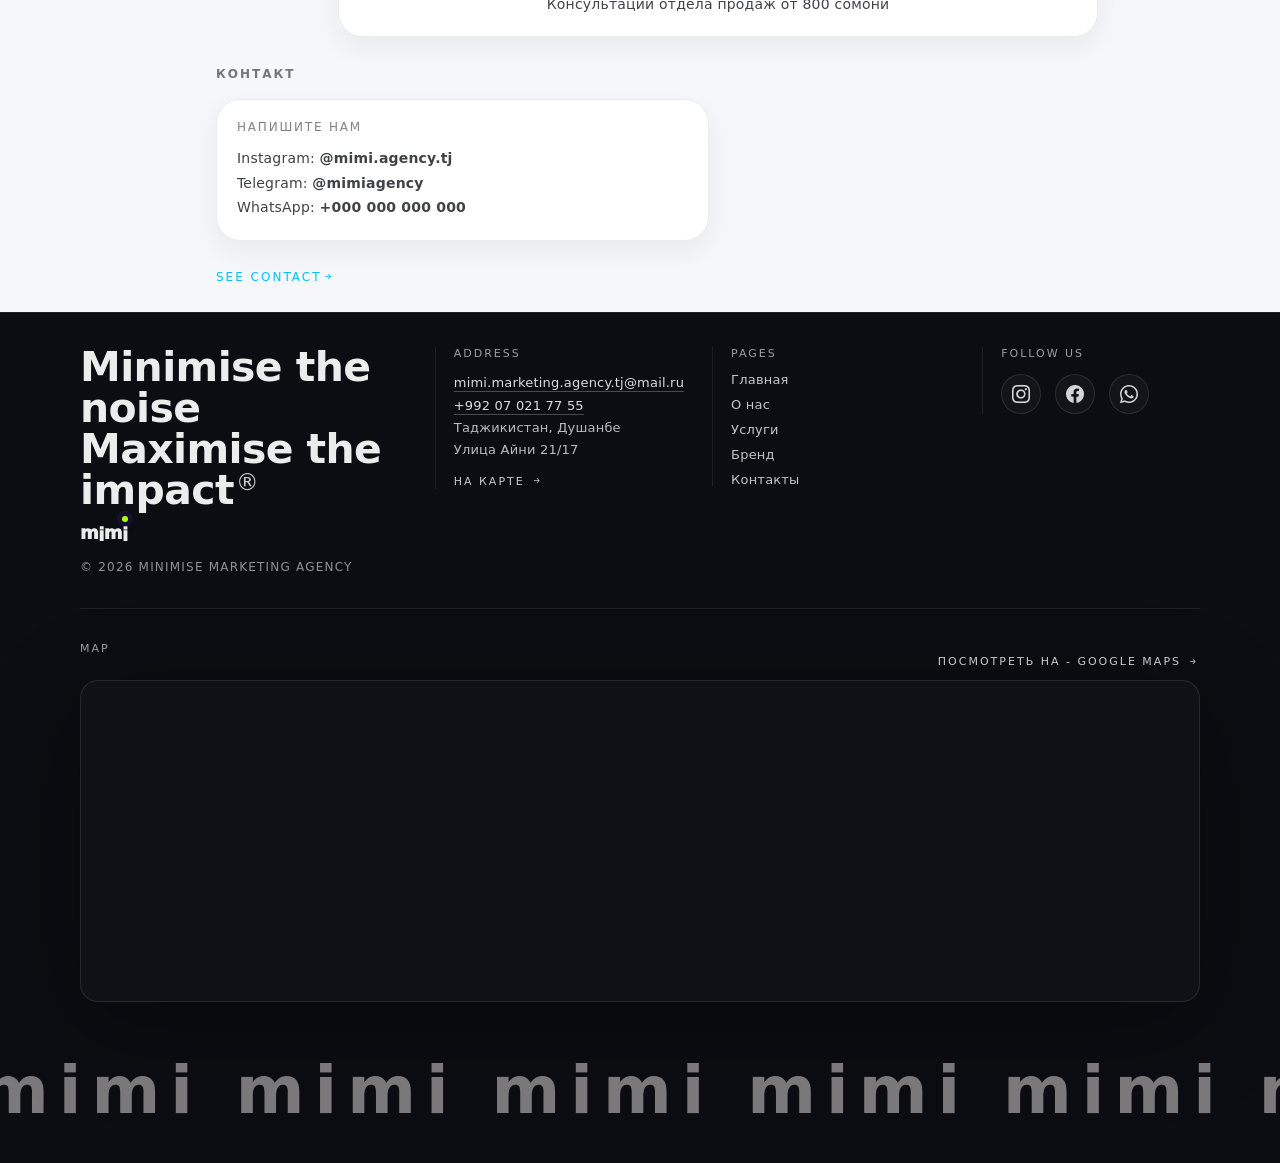
==== commit 9687f146: "Add files via upload" ====
--- a/mimi - page/index.html
+++ b/mimi - page/index.html
@@ -50,7 +50,7 @@
       <section class="hero">
         <div class="hero-shell card">
           <div class="hero-band" aria-hidden="true" >
-            <img src="img/brand8.jpg" alt="" loading="eager" decoding="async">
+            <img src="img/bg1.jpg" alt="" loading="eager" decoding="async">
           </div>
 
           <div class="hero-body" >
@@ -71,10 +71,10 @@
                   <a class="iconbtn" href="https://instagram.com/mimi.agency.tj" target="_blank" rel="noreferrer" aria-label="Instagram">
                     <i class="bi bi-instagram" aria-hidden="true"></i>
                   </a>
-                  <a class="iconbtn" href="https://t.me/mimiagency" target="_blank" rel="noreferrer" aria-label="Telegram">
-                    <i class="bi bi-telegram" aria-hidden="true"></i>
+                  <a class="iconbtn" href="https://www.facebook.com/profile.php?id=61586084697099" target="_blank" rel="noreferrer" aria-label="Telegram">
+                    <i class="bi bi-facebook" aria-hidden="true"></i>
                   </a>
-                  <a class="iconbtn" href="https://wa.me/000000000000" target="_blank" rel="noreferrer" aria-label="WhatsApp">
+                  <a class="iconbtn" href="https://wa.me/992070217755" target="_blank" rel="noreferrer" aria-label="WhatsApp">
                     <i class="bi bi-whatsapp" aria-hidden="true"></i>
                   </a>
                 </div>
@@ -240,9 +240,9 @@
       <section class="grid grid-3" data-reveal="up">
         <div class="tile">
           <div>
-            <p class="t-title">BASIC</p>
+            <p class="t-title">PRO</p>
             <p class="t-sub">
-              <b>2 500 сомони / месяц</b><br><br>
+              <b>3 000 сомони / месяц</b><br><br>
               Быстрый старт. Проверяем связки, наводим порядок в рекламе и понимании цифр.<br><br>
               — Таргет и тесты<br>
               — Отчётность (Excel)<br>
@@ -296,7 +296,9 @@
               аналитика<br>
               - Систематизация бизнес-процессов<br>
               - До 15 рекламных креативов<br>
-              - 8-10 продающих Reels<br> <br>
+              - 8-10 продающих Reels<br>
+              - Чёткие формат<br>
+              Molue sopemG<br> <br>
               - Консультации отдела продаж<br>
               - Веб-страница - в подарок<br>
               - Постоянное участие на всех этапах роста<br>
@@ -344,21 +346,109 @@
     </main>
   </div>
 
-  <footer data-reveal>
-    <div class="mimi-wall" aria-hidden="true">
+  <!-- FOOTER (dark, clean) -->
+<footer class="mimi-footer" role="contentinfo">
+  <div class="mimi-footer__inner">
+    <!-- LEFT -->
+    <div class="mimi-footer__brand">
+      <div class="mimi-footer__headline">
+        Minimise the noise <br>
+        Maximise the <br>  
+        impact<span class="mimi-footer__reg">®</span>
+      </div>
+
+      <div class="mimi-footer__logo" aria-label="mimi">
+        <div class="logo logo--mimi">
+          <span>m</span><span>i</span><span>m</span><span>i</span>
+        </div>
+      </div>
+
+      <div class="mimi-footer__copy">
+        © <span id="year"></span> MINIMISE MARKETING AGENCY
+      </div>
+    </div>
+
+    <!-- ADDRESS -->
+    <div class="mimi-footer__col">
+      <div class="mimi-footer__title">ADDRESS</div>
+
+      <div class="mimi-footer__lines">
+        <a class="mimi-footer__link" href="mailto:mimi.marketing.agency.tj@mail.ru">mimi.marketing.agency.tj@mail.ru</a><br>
+        <a class="mimi-footer__link" href="https://wa.me/000000000000" target="_blank" rel="noreferrer">+992 07 021 77 55</a><br>
+        Таджикистан, Душанбе<br>
+        Улица Айни 21/17
+      </div>
+
+      <a class="mimi-footer__maplink"
+         href="https://www.google.com/maps?q=%D0%A2%D0%B0%D0%B4%D0%B6%D0%B8%D0%BA%D0%B8%D1%81%D1%82%D0%B0%D0%BD%2C%20%D0%94%D1%83%D1%88%D0%B0%D0%BD%D0%B1%D0%B5%2C%20%D0%A3%D0%BB%D0%B8%D1%86%D0%B0%20%D0%90%D0%B9%D0%BD%D0%B8%2021%2F17"
+         target="_blank" rel="noreferrer">
+        НА КАРТЕ <i class="bi bi-arrow-right-short" aria-hidden="true"></i>
+      </a>
+    </div>
+
+    <!-- PAGES -->
+    <div class="mimi-footer__col">
+      <div class="mimi-footer__title">PAGES</div>
+      <nav class="mimi-footer__nav" aria-label="Навигация в футере">
+        <a href="index.html">Главная</a>
+        <a href="about.html">О нас</a>
+        <a href="services.html">Услуги</a>
+        <a href="work.html">Бренд</a>
+        <a href="contact.html">Контакты</a>
+      </nav>
+    </div>
+
+    <!-- SOCIAL -->
+    <div class="mimi-footer__col mimi-footer__col--right">
+      <div class="mimi-footer__title">FOLLOW US</div>
+
+      <div class="mimi-footer__socials" aria-label="Социальные сети">
+        <a class="mimi-footer__social" href="https://instagram.com/mimi.agency.tj" target="_blank" rel="noreferrer" aria-label="Instagram">
+          <i class="bi bi-instagram" aria-hidden="true"></i>
+        </a>
+        <a class="mimi-footer__social" href="https://www.facebook.com/profile.php?id=61586084697099" target="_blank" rel="noreferrer" aria-label="Facebook">
+          <i class="bi bi-facebook" aria-hidden="true"></i>
+        </a>
+        <a class="mimi-footer__social" href="https://wa.me/992070217755" target="_blank" rel="noreferrer" aria-label="WhatsApp">
+          <i class="bi bi-whatsapp" aria-hidden="true"></i>
+        </a>
+      </div>
+    </div>
+  </div>
+
+  <!-- MAP (same dark section, under footer) -->
+  <div class="mimi-footer__mapwrap" aria-label="Карта">
+    <div class="mimi-footer__maphead">
+      <div class="mimi-footer__title">MAP</div>
+      <a class="mimi-footer__maplink"
+         href="https://www.google.com/maps?q=%D0%A2%D0%B0%D0%B4%D0%B6%D0%B8%D0%BA%D0%B8%D1%81%D1%82%D0%B0%D0%BD%2C%20%D0%94%D1%83%D1%88%D0%B0%D0%BD%D0%B1%D0%B5%2C%20%D0%A3%D0%BB%D0%B8%D1%86%D0%B0%20%D0%90%D0%B9%D0%BD%D0%B8%2021%2F17"
+         target="_blank" rel="noreferrer">
+        ПОСМОТРЕТЬ НА - GOOGLE MAPS <i class="bi bi-arrow-right-short" aria-hidden="true"></i>
+      </a>
+    </div>
+
+    <div class="mimi-footer__map">
+      <iframe
+        title="mimi — Таджикистан, Душанбе, Улица Айни 21/17"
+        loading="lazy"
+        referrerpolicy="no-referrer-when-downgrade"
+        src="https://www.google.com/maps?q=%D0%A2%D0%B0%D0%B4%D0%B6%D0%B8%D0%BA%D0%B8%D1%81%D1%82%D0%B0%D0%BD%2C%20%D0%94%D1%83%D1%88%D0%B0%D0%BD%D0%B1%D0%B5%2C%20%D0%A3%D0%BB%D0%B8%D1%86%D0%B0%20%D0%90%D0%B9%D0%BD%D0%B8%2021%2F17&output=embed">
+      </iframe>
+    </div>
+
+        <div class="mimi-wall" aria-hidden="true">
       <span>mimi mimi mimi mimi mimi mimi mimi mimi mimi mimi mimi mimi mimi mimi mimi mimi </span>
       <span>mimi mimi mimi mimi mimi mimi mimi mimi mimi mimi mimi mimi mimi mimi mimi mimi </span>
     </div>
-
-    <div class="foot">
-      <div>
-        <div class="logo logo--mimi" aria-label="mimi">
-              <span>m</span><span>i</span><span>m</span><span>i</span>
-            </div>
-        <div class="tagline">© <span id="year"></span> minimise marketing agency</div>
-      </div>
-    </div>
-  </footer>
+  </div>
+</footer>
+
+<!-- year -->
+<script>
+  document.getElementById('year')?.append(new Date().getFullYear());
+</script>
+
+
 
   <!-- MOBILE BOTTOM NAV -->
   <nav class="bottom-nav" data-nav="bottom" aria-label="Нижнее меню">
@@ -371,6 +461,7 @@
     </div>
   </nav>
 
+
   <script src="reveal.js"></script>
 </body>
 </html>
--- a/mimi - page/mimi.css
+++ b/mimi - page/mimi.css
@@ -1,45 +1,88 @@
+/* ======================================================================
+   mimi.css (cleaned + cross-browser friendly)
+   - убраны дубли (footer/reponsive)
+   - добавлены безопасные дефолты (tap highlight, text-size-adjust)
+   - улучшены sticky/viewport моменты, grid fallback на малых экранах
+   - футер тёмный + карта (как на референсе)
+   ====================================================================== */
+
+/* ====== CSS Vars ====== */
 :root{
   --navH: 64px;
   --sideW: 248px;
+
   --revealDur: 700ms;
   --revealEase: cubic-bezier(.2,.8,.2,1);
+
   --bg: #f6f7fb;
   --bg2: #ffffff;
+
   --text: #0b0d12;
   --muted: rgba(11,13,18,.62);
   --muted2: rgba(11,13,18,.45);
+
   --stroke: rgba(15, 23, 42, .10);
+
   --brand: #5b2cff;
-  --brand2:#00c2ff;
+  --brand2: #00c2ff;
+
   --shadow: 0 18px 60px rgba(2,6,23,.08);
   --shadow2: 0 10px 30px rgba(2,6,23,.06);
+
   --r-xl: 24px;
   --r-lg: 18px;
   --r-md: 16px;
   --r-sm: 14px;
+
   --container: 1120px;
   --gap: 18px;
+
   --ease: cubic-bezier(.2,.8,.2,1);
   --t: 220ms var(--ease);
   --t2: 520ms var(--ease);
 }
 
-*{ box-sizing:border-box; }
+/* ====== Base reset ====== */
+*,
+*::before,
+*::after{ box-sizing:border-box; }
+
 html,body{ height:100%; }
+
+html{
+  -webkit-text-size-adjust: 100%;
+  text-size-adjust: 100%;
+  scroll-behavior: smooth;
+}
+
 body{
   margin: 0;
   color: var(--text);
   background: var(--bg);
-  font-family: ui-sans-serif, system-ui, -apple-system, Segoe UI, Roboto, Inter, Arial, "Helvetica Neue", sans-serif;
+  font-family: ui-sans-serif, system-ui, -apple-system, "Segoe UI", Roboto, Inter, Arial, "Helvetica Neue", sans-serif;
   letter-spacing: .2px;
-  overflow-x:hidden;
+  overflow-x: hidden;
 }
 
 a{ color:inherit; text-decoration:none; }
 button{ font:inherit; color:inherit; background:none; border:none; }
-img{ max-width:100%; height:auto; }
-
-/* ====== subtle grain (very low) ====== */
+img{ max-width:100%; height:auto; display:block; }
+
+:focus-visible{
+  outline: 2px solid rgba(0,194,255,.55);
+  outline-offset: 3px;
+}
+
+::selection{
+  background: rgba(91,44,255,.22);
+}
+
+/* iOS tap */
+a,button{
+  -webkit-tap-highlight-color: transparent;
+}
+
+/* ====== Subtle grain ====== */
 .grain{
   pointer-events:none;
   position:fixed;
@@ -51,31 +94,32 @@
   transform:rotate(2deg);
 }
 
-/* ====== Desktop layout: left nav + content ====== */
+/* ====== Layout ====== */
 .page{
   display:grid;
   grid-template-columns: var(--sideW) 1fr;
   gap: 28px;
   width: 100%;
-  min-height: 100vh; /* ← ВАЖНО */
+  min-height: 100vh;
   padding: 0;
 }
 
+/* ====== Sidebar ====== */
 .side-card{
   padding: 16px;
+  padding-right: 18px;
   background: #fff;
   max-width: 150px;
   border: 1px solid rgba(15,23,42,.08);
   box-shadow: var(--shadow2);
   position: sticky;
-  top: 0px;
+  top: 0;
   display: flex;
   flex-direction: column;
   align-items: center;
+  justify-content: center;
   gap: 100px;
-  justify-content: center;
   height: 100vh;
-  padding-right: 18px;
 }
 
 .logo{
@@ -88,29 +132,26 @@
   display:inline-block;
 }
 
-/* ====== Mimi logo: signal dot + scanline ====== */
+/* ====== Mimi logo (signal dot + scanline) ====== */
 .logo--mimi{
-  /* базовый вид */
   font-weight: 950;
   font-size: 18px;
-  letter-spacing: -0.6px; /* чуть “дороже”, чем .2px */
+  letter-spacing: -0.6px;
   line-height: 1;
   text-transform: lowercase;
   display: inline-flex;
   align-items: baseline;
   gap: 0;
   position: relative;
-  isolation: isolate; /* чтобы псевдоэлементы не мешали вокруг */
-}
-
-/* каждая буква как отдельный слой */
+  isolation: isolate;
+}
+
 .logo--mimi > span{
   position: relative;
   display: inline-block;
   transform: translateZ(0);
 }
 
-/* 1) “Сигнал” — точка над второй i (последний символ) */
 .logo--mimi > span:last-child::before{
   content: "";
   position: absolute;
@@ -126,7 +167,6 @@
     0 10px 30px rgba(91,44,255,.18);
 }
 
-/* 2) “Minimise the noise” — микро‑скан линия, очень аккуратно */
 .logo--mimi::after{
   content: "";
   position: absolute;
@@ -145,7 +185,6 @@
   z-index: -1;
 }
 
-/* 3) лёгкая динамика на hover (премиально, без “кислоты”) */
 .logo--mimi:hover::after{
   opacity: .55;
   transform: translateY(-1px);
@@ -156,15 +195,14 @@
   transition: transform 220ms var(--ease);
 }
 
-/* микродвижение букв, как “настройка сигнала” */
 .logo--mimi > span:nth-child(1){ transform: translateY(-1.2px); }
 .logo--mimi > span:nth-child(2){ transform: translateY(0.9px); }
 .logo--mimi > span:nth-child(3){ transform: translateY(-1px); }
 .logo--mimi > span:nth-child(4){ transform: translateY(1.1px); }
 
-.logo--mimi:hover > span:nth-child(1){ transform: translateY(0); }
-.logo--mimi:hover > span:nth-child(2){ transform: translateY(0); }
-.logo--mimi:hover > span:nth-child(3){ transform: translateY(0); }
+.logo--mimi:hover > span:nth-child(1),
+.logo--mimi:hover > span:nth-child(2),
+.logo--mimi:hover > span:nth-child(3),
 .logo--mimi:hover > span:nth-child(4){ transform: translateY(0); }
 
 .side-title{
@@ -192,7 +230,12 @@
   font-size: 13px;
   transition: background var(--t), color var(--t), transform var(--t);
 }
-.side-nav a i{ font-size: 16px; color: rgba(11,13,18,.78); }
+
+.side-nav a i{
+  font-size: 16px;
+  color: rgba(11,13,18,.78);
+}
+
 .side-nav a:hover{
   background: rgba(91,44,255,.08);
   color: rgba(11,13,18,.95);
@@ -230,13 +273,14 @@
   box-shadow: 0 0 0 6px rgba(174, 220, 37, 0.1);
 }
 
+/* ====== Content ====== */
 .content{
   min-width: 0;
   padding: 0;
   transform: translateX(-60px);
 }
 
-/* ====== Buttons (clean, confident) ====== */
+/* ====== Buttons ====== */
 .btn{
   display:inline-flex;
   align-items:center;
@@ -275,17 +319,21 @@
   width: 28px; height: 28px;
   border-radius: 999px;
   background: rgba(255,255,255,.18);
-  display:inline-grid; place-items:center;
+  display:inline-grid;
+  place-items:center;
   transition: transform var(--t), background var(--t);
 }
 .btn:hover .arrow{ transform: translateX(2px); }
 .btn:not(.btn-primary) .arrow{ background: rgba(11,13,18,.06); }
 
+/* ====== Social icon buttons ====== */
 .socials{ display:flex; gap: 10px; }
+
 .iconbtn{
   width: 42px; height: 42px;
   border-radius: 999px;
-  display:grid; place-items:center;
+  display:grid;
+  place-items:center;
   border: 1px solid rgba(15,23,42,.10);
   background: #fff;
   box-shadow: var(--shadow2);
@@ -305,6 +353,7 @@
   gap: 16px;
   margin-top: 30px;
 }
+
 .section-title{
   margin:0;
   font-size: 12px;
@@ -350,8 +399,9 @@
   position:relative;
 }
 
-/* ====== HERO: high contrast, slogan-first ====== */
+/* ====== Hero ====== */
 .hero{ margin-top: 4px; }
+
 .hero-shell{
   border-radius: calc(var(--r-xl) + 6px);
   overflow:hidden;
@@ -366,16 +416,18 @@
   background: #0b0d12;
   overflow:hidden;
 }
+
 .hero-band img{
   position:absolute;
   inset:0;
   width:100%;
   height:100%;
   object-fit: cover;
-  object-position: center 30%;
+  object-position: center 49%;
   filter: saturate(1.02) contrast(1.05);
   transform: scale(1.02);
 }
+
 .hero-band::after{
   content:"";
   position:absolute;
@@ -411,6 +463,7 @@
   text-transform: uppercase;
   margin-bottom: 14px;
 }
+
 .kicker i{
   width:8px;height:8px;border-radius:99px;
   background: linear-gradient(135deg, #009dff, #25f0ff);
@@ -426,6 +479,7 @@
   font-weight: 950;
   color: rgba(11,13,18,.98);
 }
+
 .h1 .accent{
   background: linear-gradient(135deg, var(--brand), var(--brand2));
   -webkit-background-clip: text;
@@ -449,7 +503,6 @@
   align-items:center;
 }
 
-/* right panel: clean “signal” instead of busy mock */
 .hero-signal{
   border-radius: 22px;
   border: 1px solid rgba(15,23,42,.08);
@@ -464,6 +517,7 @@
   flex-direction:column;
   gap: 12px;
 }
+
 .signal-row{
   display:flex;
   justify-content:space-between;
@@ -473,18 +527,21 @@
   border: 1px solid rgba(15,23,42,.08);
   background: #fff;
 }
+
 .signal-row .k{
   font-size: 11px;
   letter-spacing: 1.6px;
   text-transform: uppercase;
   color: rgba(11,13,18,.55);
 }
+
 .signal-row .v{
   font-weight: 850;
   color: rgba(11,13,18,.92);
   font-size: 13px;
   white-space: nowrap;
 }
+
 .signal-note{
   margin-top:auto;
   padding-top: 10px;
@@ -495,7 +552,7 @@
 }
 .signal-note b{ color: rgba(11,13,18,.92); }
 
-/* ====== Values / tiles: less sameness ====== */
+/* ====== Tiles ====== */
 .tile{
   padding: 18px;
   border-radius: var(--r-xl);
@@ -582,14 +639,16 @@
   gap: 10px;
   margin-top: var(--gap);
 }
+
 .brand-item{
   margin: 0;
   border-radius: 22px;
   overflow:hidden;
   cursor:pointer;
   transition: transform var(--t), border-color var(--t), box-shadow var(--t);
-}
-.brand-item{ grid-column: span 4; grid-row: span 12; }
+  grid-column: span 4;
+  grid-row: span 12;
+}
 .brand-item.tall{ grid-row: span 22; }
 
 .brand-item::after{
@@ -600,15 +659,16 @@
   opacity: .9;
   pointer-events:none;
 }
+
 .brand-item img{
   width:100%;
   height:100%;
-  display:block;
   object-fit: cover;
   transform: scale(1.01);
   transition: transform var(--t2), filter var(--t);
   filter: saturate(1.02) contrast(1.03);
 }
+
 .brand-item:hover{
   transform: translateY(-3px);
   border-color: rgba(91,44,255,.20);
@@ -624,10 +684,12 @@
   display: none;
   place-items: center;
   background: rgba(2,6,23,.55);
+  -webkit-backdrop-filter: blur(10px);
   backdrop-filter: blur(10px);
   padding: 18px;
 }
 .lightbox.open{ display:grid; }
+
 .lightbox-img{
   max-width: min(1100px, 96vw);
   max-height: 86vh;
@@ -636,6 +698,7 @@
   box-shadow: 0 24px 90px rgba(2,6,23,.45);
   background: rgba(255,255,255,.04);
 }
+
 .lightbox-close{
   position: fixed;
   top: 14px;
@@ -651,56 +714,13 @@
   cursor: pointer;
 }
 
-/* ====== Footer ====== */
-footer{
-  margin-top: 20px;
-  padding: 26px 0 70px;
-  border-top: 1px solid rgba(15,23,42,.08);
-  color: rgba(11,13,18,.65);
-  text-align: center;
-}
-.mimi-wall{
-  margin-top: 10px;
-  font-size: clamp(28px, 5.6vw, 66px);
-  letter-spacing: 10px;
-  font-weight: 900;
-  color: rgba(11,13,18,.06);
-  text-transform: lowercase;
-  white-space:nowrap;
-  overflow:hidden;
-  user-select:none;
-}
-.mimi-wall span{
-  display:inline-block;
-  animation: marquee 18s linear infinite;
-  padding-right: 40px;
-}
-@keyframes marquee{
-  from{ transform: translateX(0); }
-  to{ transform: translateX(-50%); }
-}
-.foot{
-  display:flex;
-  justify-content:center;
-  gap: 18px;
-  flex-wrap:wrap;
-  align-items:center;
-  padding-top: 18px;
-  width:min(var(--container), calc(100% - 40px));
-  margin: 0 auto;
-}
-.tagline{
-  font-size: 12px;
-  color: rgba(11,13,18,.52);
-  margin-top: 8px;
-}
-
 /* ====== Reveal ====== */
 [data-reveal]{
   opacity: 0;
   transform: translate3d(0, 18px, 0);
-  transition: opacity var(--revealDur) var(--revealEase),
-              transform var(--revealDur) var(--revealEase);
+  transition:
+    opacity var(--revealDur) var(--revealEase),
+    transform var(--revealDur) var(--revealEase);
   will-change: transform, opacity;
 }
 [data-reveal].in{
@@ -724,9 +744,11 @@
   display:none;
   z-index: 80;
   background: rgba(255,255,255,.96);
+  -webkit-backdrop-filter: blur(12px);
   backdrop-filter: blur(12px);
   border-top: 1px solid rgba(15,23,42,.10);
 }
+
 .bottom-nav a{
   display: flex;
   flex-direction: column;
@@ -735,6 +757,7 @@
   align-items:center;
   justify-content:center;
 }
+
 .bottom-nav .wrap{
   height:100%;
   display:grid;
@@ -744,6 +767,7 @@
   margin: 0 auto;
   padding: 0 8px;
 }
+
 .bnav-link{
   height: calc(var(--navH) - 10px);
   display:flex;
@@ -753,48 +777,514 @@
   color: rgba(11,13,18,.62);
   transition: background .2s ease, color .2s ease, transform .2s ease;
 }
+
 .bnav-link i{ font-size: 22px; }
-.bnav-link:hover{ background: rgba(91,44,255,.08); color: rgba(11,13,18,.92); transform: translateY(-1px); }
+
+.bnav-link:hover{
+  background: rgba(91,44,255,.08);
+  color: rgba(11,13,18,.92);
+  transform: translateY(-1px);
+}
+
 .bnav-link[aria-current="page"]{
   color: rgba(11,13,18,.95);
   background: rgba(11,13,18,.06);
 }
 
-/* ====== Responsive ====== */
+/* ======================================================================
+   DARK FOOTER (reference style) + MAP
+   ====================================================================== */
+.mimi-footer{
+  margin-top: 28px;
+  background: #0b0d12;
+  color: rgba(255,255,255,.82);
+  border-top: 1px solid rgba(255,255,255,.08);
+}
+
+.mimi-footer__inner{
+  width: min(var(--container), calc(100% - 40px));
+  margin: 0 auto;
+  padding: 34px 0;
+  display: grid;
+  grid-template-columns: 1.35fr 1fr 1fr .9fr;
+  gap: 28px;
+  align-items: start;
+}
+
+.mimi-footer__brand{ padding-right: 10px; }
+
+.mimi-footer__headline{
+  font-weight: 900;
+  letter-spacing: -0.6px;
+  line-height: 1.0;
+  font-size: clamp(28px, 3.2vw, 44px);
+  color: rgba(255,255,255,.92);
+}
+
+.mimi-footer__reg{
+  font-weight: 300;
+  font-size: .55em;
+  vertical-align: super;
+  margin-left: 2px;
+  opacity: .85;
+}
+
+.mimi-footer__logo{ margin-top: 14px; }
+.mimi-footer .logo--mimi{ color: rgba(255,255,255,.92); }
+
+.mimi-footer__copy{
+  margin-top: 16px;
+  font-size: 12px;
+  letter-spacing: 1.2px;
+  text-transform: uppercase;
+  color: rgba(255,255,255,.55);
+}
+
+.mimi-footer__col{
+  border-left: 1px solid rgba(255,255,255,.08);
+  padding-left: 18px;
+}
+
+.mimi-footer__title{
+  font-size: 11px;
+  letter-spacing: 2px;
+  text-transform: uppercase;
+  color: rgba(255,255,255,.60);
+  margin-bottom: 12px;
+}
+
+.mimi-footer__lines{
+  font-size: 13px;
+  line-height: 1.7;
+  color: rgba(255,255,255,.72);
+}
+
+.mimi-footer__link{
+  color: rgba(255,255,255,.86);
+  text-decoration: underline;
+  text-decoration-color: rgba(255,255,255,.25);
+  text-underline-offset: 4px;
+  transition: color var(--t), text-decoration-color var(--t);
+}
+.mimi-footer__link:hover{
+  color: #fff;
+  text-decoration-color: rgba(0,194,255,.55);
+}
+
+.mimi-footer__maplink{
+  display: inline-flex;
+  align-items: center;
+  gap: 6px;
+  margin-top: 14px;
+  font-size: 11px;
+  letter-spacing: 2px;
+  text-transform: uppercase;
+  color: rgba(255,255,255,.78);
+  transition: transform var(--t), color var(--t);
+}
+.mimi-footer__maplink:hover{
+  transform: translateX(2px);
+  color: #fff;
+}
+
+.mimi-footer__nav{
+  display: grid;
+  gap: 10px;
+}
+.mimi-footer__nav a{
+  color: rgba(255,255,255,.76);
+  font-size: 13px;
+  letter-spacing: .2px;
+  transition: color var(--t), transform var(--t);
+}
+.mimi-footer__nav a:hover{
+  color: #fff;
+  transform: translateX(2px);
+}
+
+.mimi-footer__col--right{
+  display: flex;
+  flex-direction: column;
+  align-items: flex-start;
+}
+
+.mimi-footer__socials{
+  display: flex;
+  gap: 14px;
+  margin-top: 2px;
+}
+
+.mimi-footer__social{
+  width: 40px;
+  height: 40px;
+  display: grid;
+  place-items: center;
+  border-radius: 999px;
+  border: 1px solid rgba(255,255,255,.10);
+  background: rgba(255,255,255,.03);
+  color: rgba(255,255,255,.82);
+  transition: transform var(--t), border-color var(--t), background var(--t), color var(--t);
+}
+.mimi-footer__social i{ font-size: 18px; }
+
+.mimi-footer__social:hover{
+  transform: translateY(-2px);
+  background: rgba(255,255,255,.06);
+  border-color: rgba(0,194,255,.35);
+  color: #fff;
+}
+
+/* Map under footer */
+.mimi-footer__mapwrap{
+  width: min(var(--container), calc(100% - 40px));
+  margin: 0 auto;
+  padding: 18px 0 34px;
+  border-top: 1px solid rgba(255,255,255,.08);
+}
+
+.mimi-footer__maphead{
+  display:flex;
+  align-items:center;
+  justify-content: space-between;
+  gap: 14px;
+  padding: 14px 0 12px;
+}
+
+.mimi-footer__map{
+  border-radius: 18px;
+  overflow: hidden;
+  border: 1px solid rgba(255,255,255,.10);
+  background: rgba(255,255,255,.02);
+  box-shadow: 0 24px 90px rgba(0,0,0,.35);
+}
+
+.mimi-footer__map iframe{
+  width: 100%;
+  height: 320px;
+  border: 0;
+  display: block;
+  filter: grayscale(.25) contrast(1.08) saturate(.9);
+  opacity: .95;
+}
+
+
+/* mimi logo animation */
+
+.mimi-wall{
+  margin-top: 50px;
+  font-size: clamp(28px, 5.6vw, 66px);
+  letter-spacing: 10px;
+  font-weight: 900;
+  color: #e3dfdf84;
+  text-transform: lowercase;
+  white-space:nowrap;
+  overflow:hidden;
+  user-select:none;
+  width: 140%;
+  transform: translateX(-100px);
+}
+.mimi-wall span{
+  display:inline-block;
+  animation: marquee 18s linear infinite;
+  padding-right: 40px;
+}
+@keyframes marquee{
+  from{ transform: translateX(0); }
+  to{ transform: translateX(-50%); }
+}
+
+
+
+
+.lightbox{
+  position: fixed;
+  inset: 0;
+  z-index: 99999;
+  display: none;
+  align-items: center;
+  justify-content: center;
+  background: rgba(2,6,23,.65);
+  -webkit-backdrop-filter: blur(10px);
+  backdrop-filter: blur(10px);
+  padding: 18px;
+}
+
+.lightbox.open{
+  display: flex;
+}
+
+.lightbox-img{
+  display: block;
+  width: auto;
+  height: auto;
+  max-width: min(1200px, 96vw);
+  max-height: 88vh;
+  object-fit: contain;
+  border-radius: 22px;
+  border: 1px solid rgba(255,255,255,.18);
+  box-shadow: 0 24px 90px rgba(2,6,23,.55);
+  background: rgba(255,255,255,.04);
+}
+
+.lightbox-close{
+  position: fixed;
+  top: 14px;
+  right: 14px;
+  width: 46px;
+  height: 46px;
+  border-radius: 999px;
+  border: 1px solid rgba(255,255,255,.22);
+  background: rgba(255,255,255,.14);
+  color: rgba(255,255,255,.92);
+  font-size: 26px;
+  line-height: 1;
+  cursor: pointer;
+}
+
+
+
+    /* ====== Office section (premium mosaic) ====== */
+.office{
+  padding: 18px;
+  margin-top: 14px;
+}
+
+.office-shell{
+  border-radius: 36px;
+  border: 1px solid rgba(15,23,42,.08);
+  box-shadow: 0 24px 80px rgba(2,6,23,.10);
+  overflow: hidden;
+  background:
+    radial-gradient(900px 520px at 18% 12%, rgba(91,44,255,.10), transparent 60%),
+    radial-gradient(760px 460px at 82% 18%, rgba(0,194,255,.10), transparent 62%),
+    linear-gradient(180deg, rgba(255,255,255,.92), rgba(255,255,255,.72));
+}
+
+.office-head{
+  display: grid;
+  grid-template-columns: 1.25fr .75fr;
+  gap: 18px;
+  padding: 26px;
+  border-bottom: 1px solid rgba(15,23,42,.08);
+}
+
+.office-title{
+  margin: 10px 0 0;
+  font-size: clamp(22px, 2.6vw, 38px);
+  line-height: 1.08;
+  letter-spacing: -0.6px;
+  font-weight: 950;
+  color: rgba(11,13,18,.96);
+}
+
+.office-sub{
+  margin: 10px 0 0;
+  color: rgba(11,13,18,.62);
+  line-height: 1.75;
+  font-size: 15px;
+  max-width: 72ch;
+}
+
+.office-meta{
+  margin-top: 14px;
+  display: grid;
+  gap: 8px;
+}
+
+.office-meta-row{
+  display: flex;
+  gap: 10px;
+  align-items: flex-start;
+  color: rgba(11,13,18,.78);
+  font-size: 14px;
+  line-height: 1.6;
+}
+
+.office-meta-row i{
+  margin-top: 2px;
+  color: rgba(11,13,18,.65);
+}
+
+.office-actions{
+  margin-top: 14px;
+  display: flex;
+  gap: 10px;
+  flex-wrap: wrap;
+  align-items: center;
+}
+
+.office-note{
+  border-radius: 22px;
+  border: 1px solid rgba(15,23,42,.08);
+  background: rgba(255,255,255,.78);
+  box-shadow: 0 12px 40px rgba(2,6,23,.06);
+  padding: 16px;
+  align-self: start;
+}
+
+.office-note-title{
+  font-size: 12px;
+  letter-spacing: 1.8px;
+  text-transform: uppercase;
+  color: rgba(11,13,18,.82);
+  font-weight: 900;
+}
+
+.office-note-text{
+  margin-top: 10px;
+  color: rgba(11,13,18,.62);
+  line-height: 1.7;
+  font-size: 13.5px;
+}
+
+/* Mosaic */
+.office-mosaic{
+  display: grid;
+  grid-template-columns: repeat(12, 1fr);
+  grid-auto-rows: 14px;
+  gap: 12px;
+  padding: 18px;
+}
+
+.office-shot{
+  position: relative;
+  overflow: hidden;
+  border-radius: 22px;
+  border: 1px solid rgba(15,23,42,.08);
+  box-shadow: 0 12px 40px rgba(2,6,23,.08);
+  background: #fff;
+  cursor: pointer;
+  transform: translateZ(0);
+  transition: transform var(--t), box-shadow var(--t), border-color var(--t);
+}
+
+.office-shot::after{
+  content:"";
+  position:absolute;
+  inset:0;
+  background:
+    radial-gradient(900px 420px at 20% 10%, rgba(91,44,255,.22), transparent 55%),
+    linear-gradient(180deg, transparent 55%, rgba(2,6,23,.28));
+  opacity: .55;
+  pointer-events:none;
+}
+
+.office-shot img{
+  width: 100%;
+  height: 100%;
+  object-fit: cover;
+  transform: scale(1.02);
+  transition: transform var(--t2), filter var(--t);
+  filter: saturate(1.02) contrast(1.04);
+}
+
+.office-shot:hover{
+  transform: translateY(-3px);
+  border-color: rgba(91,44,255,.22);
+  box-shadow: 0 18px 60px rgba(2,6,23,.12);
+}
+.office-shot:hover img{ transform: scale(1.07); }
+
+/* Unusual layout: 1 big + 3 different */
+.office-shot--hero{ grid-column: 1 / span 7; grid-row: span 22; }
+.office-shot--a{ grid-column: 8 / span 6; grid-row: span 10; }
+.office-shot--b{ grid-column: 8 / span 5; grid-row: span 12; }
+
+/* Make it always look “designed” on different screens */
+@media (max-width: 980px){
+  .office{ padding: 0; }
+  .office-head{
+    grid-template-columns: 1fr;
+    padding: 22px;
+  }
+  .office-mosaic{
+    grid-template-columns: repeat(6, 1fr);
+    grid-auto-rows: 16px;
+    gap: 10px;
+  }
+  .office-shot--hero{ grid-column: 1 / span 6; grid-row: span 18; }
+  .office-shot--a{ grid-column: 1 / span 3; grid-row: span 12; }
+  .office-shot--b{ grid-column: 4 / span 3; grid-row: span 12; }
+}
+
+
+
+/* ======================================================================
+   Responsive
+   ====================================================================== */
 @media (max-width: 980px){
   :root{ --gap: 14px; --r-xl: 20px; }
+
+  .page{
+    grid-template-columns: 1fr;
+    padding: 16px 0 calc(var(--navH) + 18px);
+  }
+
+  .side,
+  .side-card{ display:none; }
+
+  .content{
+    width: 100%;
+    transform: translateX(0);
+    margin: 0;
+  }
+
   .hero-body{ grid-template-columns: 1fr; }
   .grid-2{ grid-template-columns: 1fr; }
   .grid-3{ grid-template-columns: 1fr; }
-  .brand-grid{ grid-template-columns: repeat(6, 1fr); gap: 8px; }
+
+  .brand-grid{
+    grid-template-columns: repeat(6, 1fr);
+    gap: 8px;
+  }
   .brand-item{ grid-column: span 3; grid-row: span 8; border-radius: 18px; }
   .brand-item.tall{ grid-row: span 16; }
-  .side{ display:none; }
-  .side-card{ display:none; }
-
-  .content{width: 100%;transform: translateX(0px);margin: 0;}
-  .page{width: 100% !important;margin: 0 auto;}
+
+  /* footer responsive */
+  .mimi-footer__inner{
+    width: min(var(--container), calc(100% - 18px));
+    grid-template-columns: 1fr;
+    gap: 18px;
+    padding: 26px 0;
+  }
+
+  .mimi-footer__col{
+    border-left: none;
+    border-top: 1px solid rgba(255,255,255,.08);
+    padding-left: 0;
+    padding-top: 16px;
+  }
+
+  .mimi-footer__mapwrap{
+    width: min(var(--container), calc(100% - 18px));
+    padding: 16px 0 calc(var(--navH) + 18px);
+  }
+
+  .mimi-footer__map iframe{ height: 260px; }
+
+  .mimi-footer__maphead{
+    flex-direction: column;
+    align-items: flex-start;
+  }
 }
 
 @media (max-width: 860px){
-  .side{ display:none; }
-  .side-card{ display:none; }
   .bottom-nav{ display:block; }
-  .section-title{ text-align: left; }
-  .h1{ letter-spacing: -0.6px; }
-  .hero-watermark span{ letter-spacing: 1px; }
-  .foot{ width: min(var(--container), calc(100% - 18px)); }
-  .page{grid-template-columns: 1fr;padding: 16px 0 calc(var(--navH) + 18px);width: 100% !important;margin: 0 auto;}
 }
 
 /* Accessibility: reduce motion */
 @media (prefers-reduced-motion: reduce){
-  *{ scroll-behavior:auto !important; }
-  [data-reveal]{ transition:none !important; transform:none !important; opacity:1 !important; }
-  .mimi-wall span{ animation:none !important; }
-  .btn, .tile, .brand-item, .side-nav a{ transition:none !important; }
-
-  /* чтобы не дублировать ещё один prefers-reduced-motion блок — оставляем тут же */
+  html{ scroll-behavior:auto !important; }
+  [data-reveal]{
+    transition:none !important;
+    transform:none !important;
+    opacity:1 !important;
+  }
+
+  .btn, .tile, .brand-item, .side-nav a{
+    transition:none !important;
+  }
+
   .logo--mimi::after,
   .logo--mimi > span{
     transition: none !important;
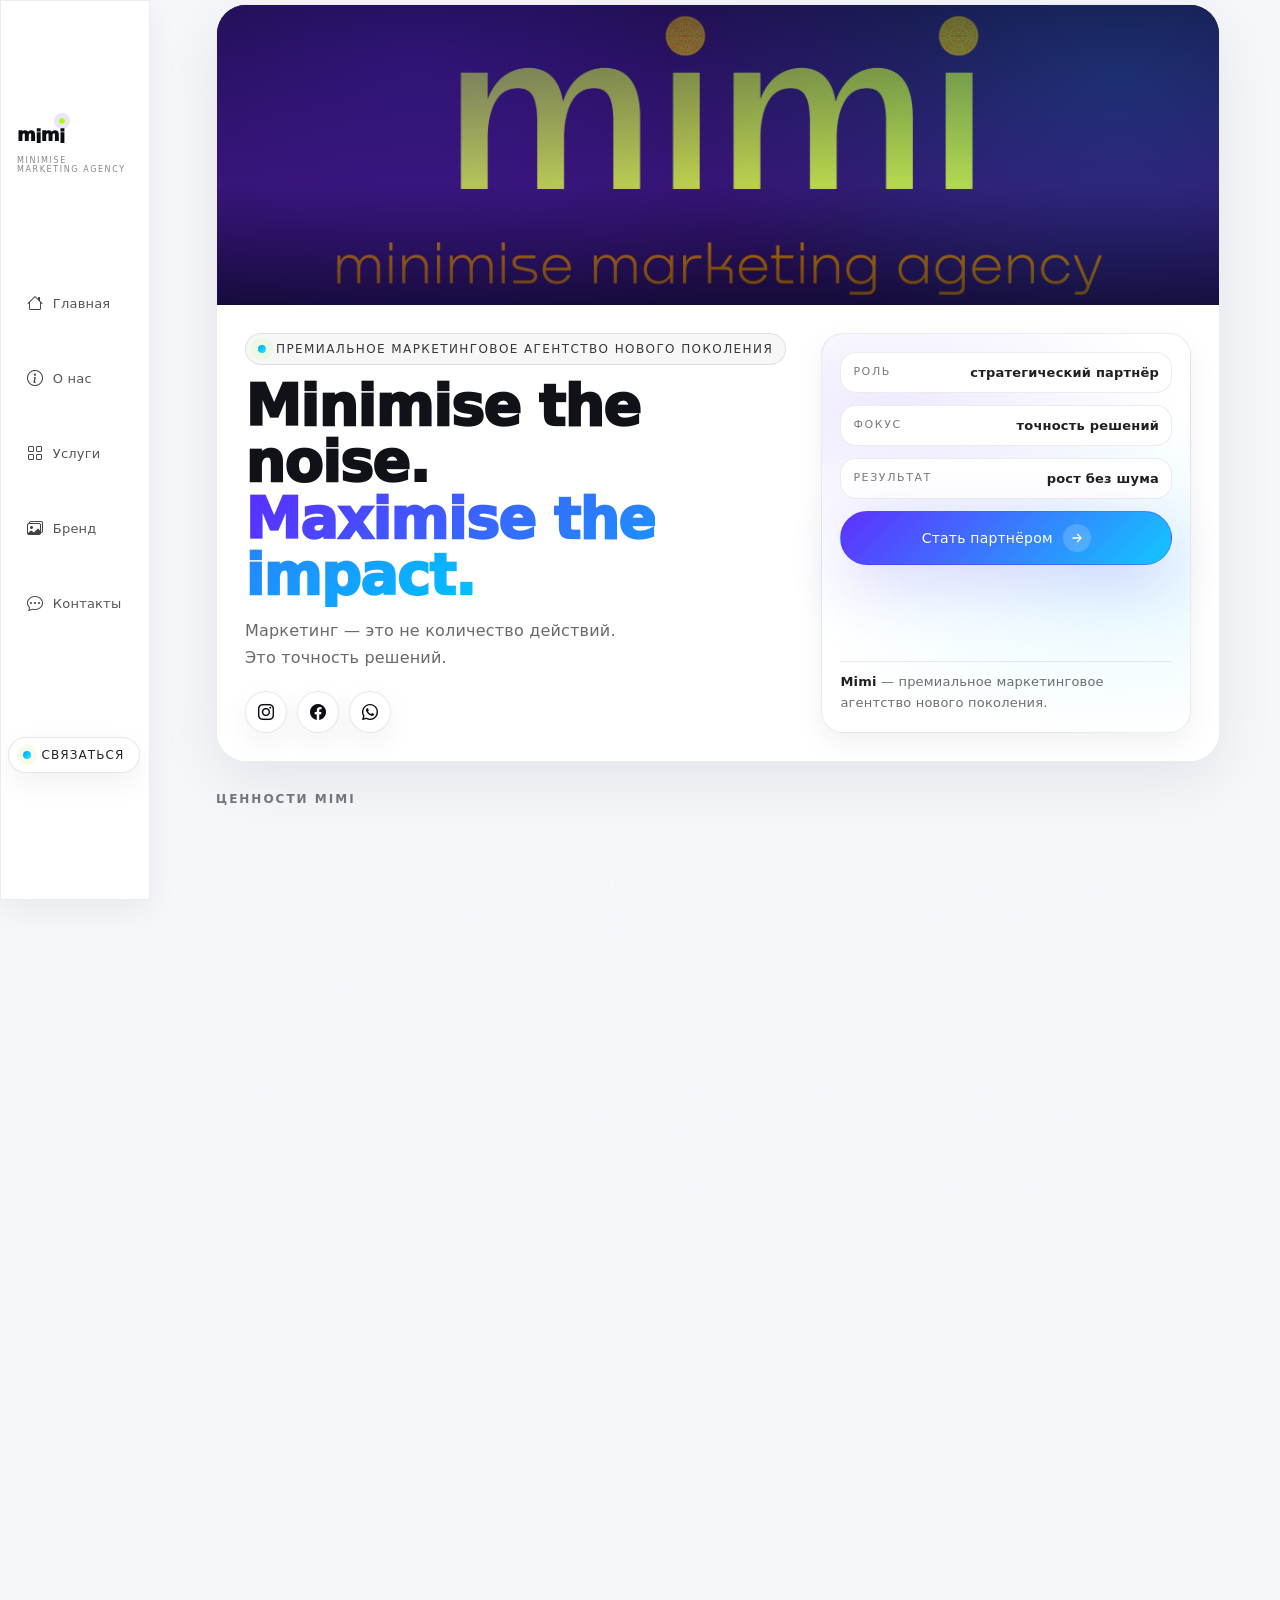
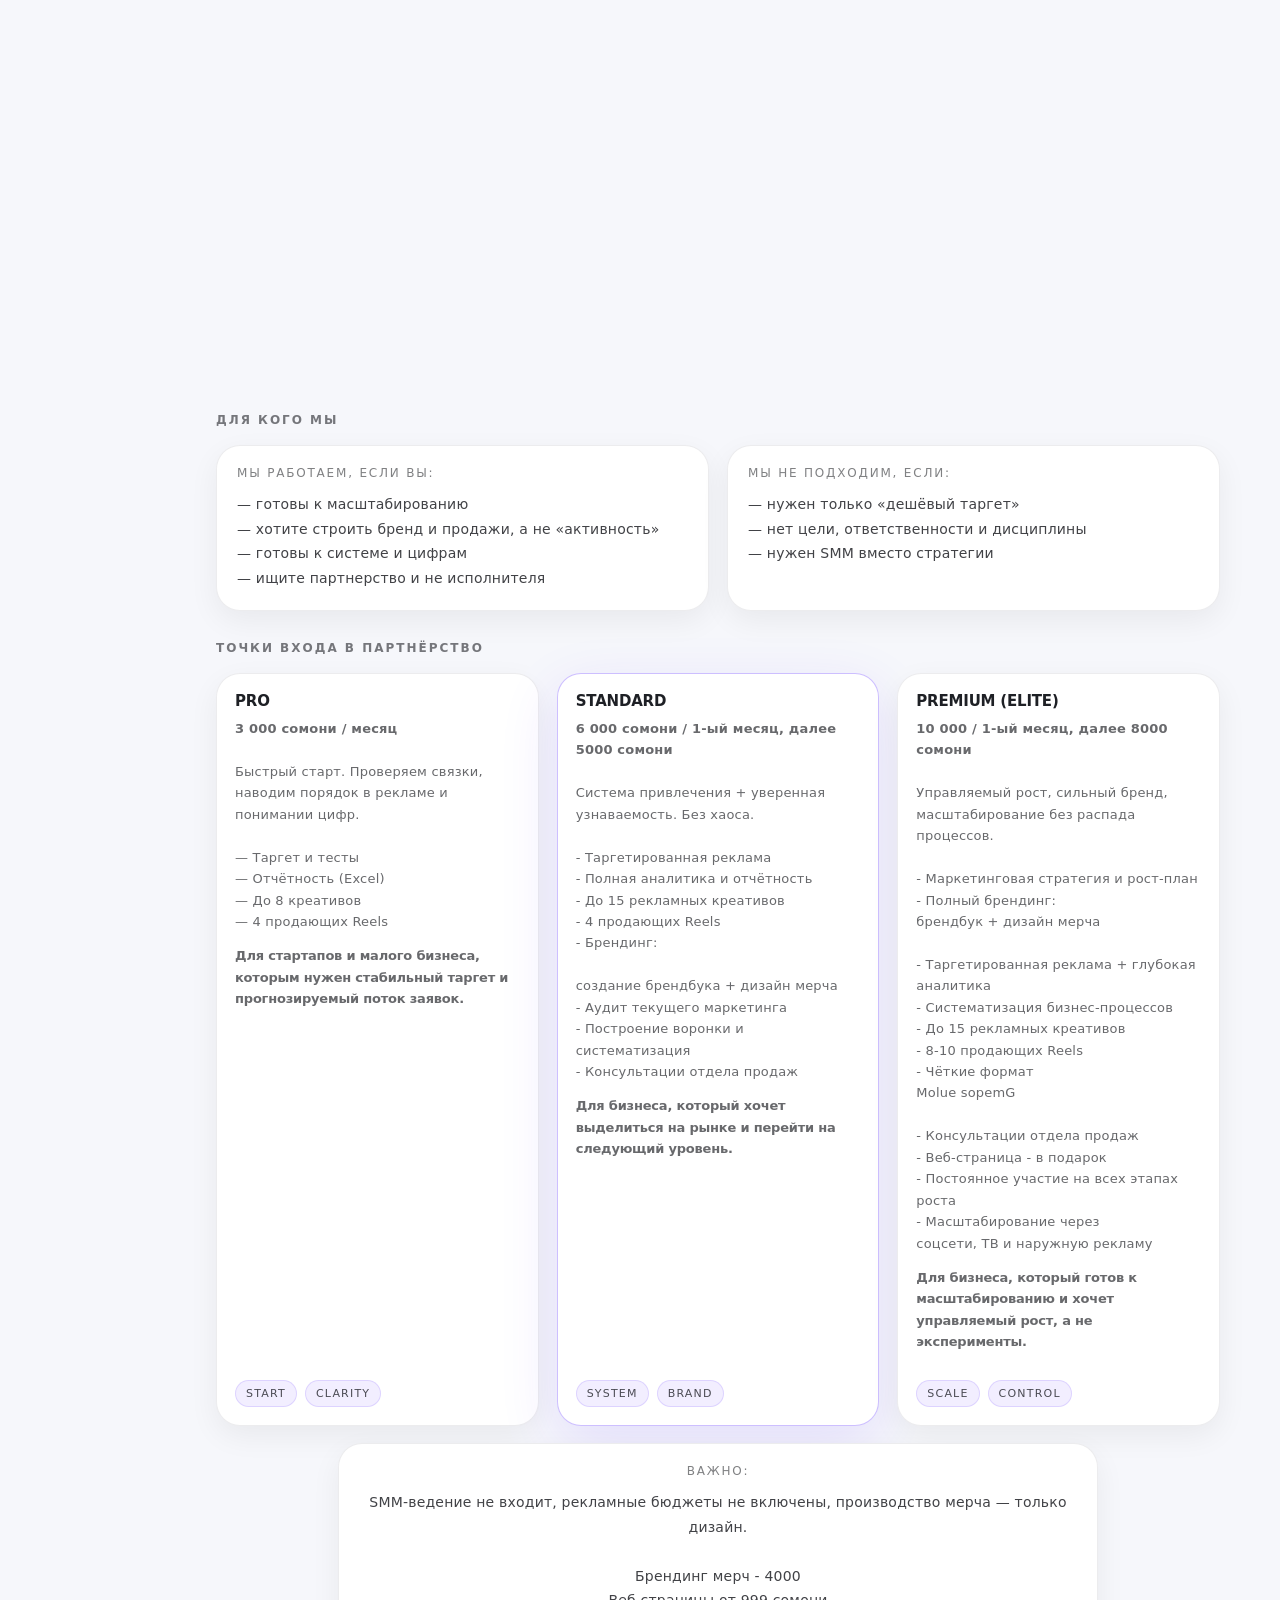
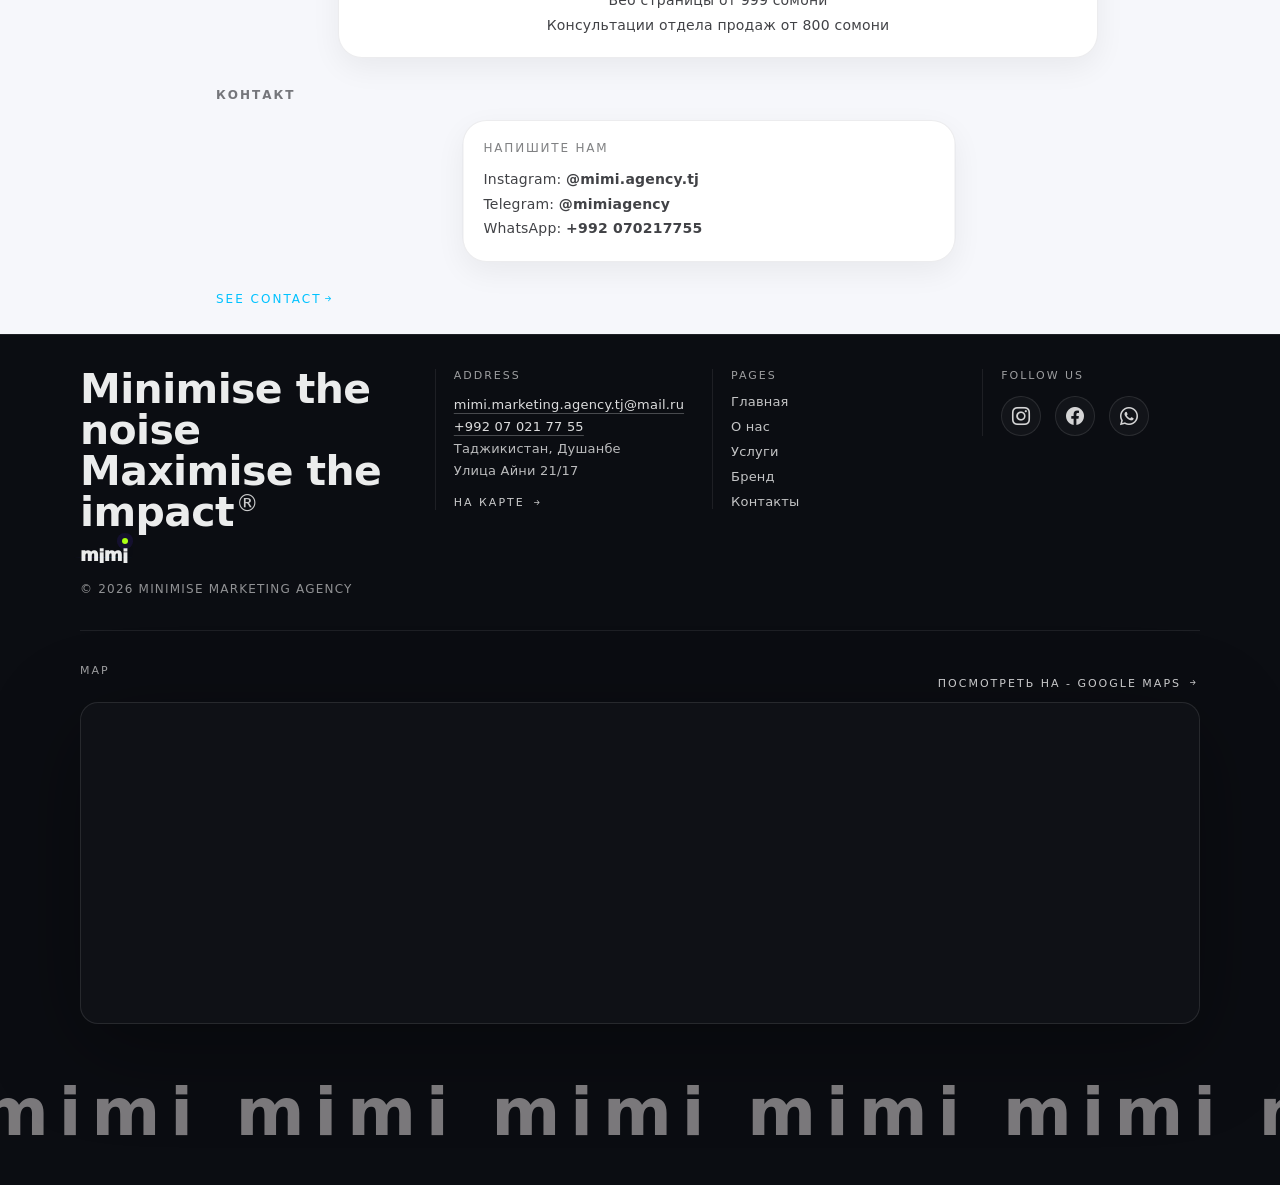
==== commit 8481bae3: "Add files via upload" ====
--- a/mimi - page/index.html
+++ b/mimi - page/index.html
@@ -261,7 +261,7 @@
           <div>
             <p class="t-title">STANDARD</p>
             <p class="t-sub">
-              <b>6 000 сомони / 1 мес, далее 5 000</b><br><br>
+              <b>6 000 сомони / 1-ый месяц, далее 5000 сомони</b><br><br>
               Система привлечения + уверенная узнаваемость. Без хаоса.<br><br>
               - Таргетированная реклама <br>
               - Полная аналитика и отчётность <br>
@@ -287,7 +287,7 @@
           <div>
             <p class="t-title">PREMIUM (ELITE)</p>
             <p class="t-sub">
-              <b>10 000 / 8 000 сомони</b><br><br>
+              <b>10 000 / 1-ый месяц, далее 8000 сомони</b><br><br>
               Управляемый рост, сильный бренд, масштабирование без распада процессов.<br><br>
               - Маркетинговая стратегия и рост-план <br>
               - Полный брендинг:<br>
@@ -330,12 +330,12 @@
       </div>
 
       <section class="grid grid-2" data-reveal="zoom">
-        <div class="big-block">
+        <div class="big-block contact5">
           <div class="label">Напишите нам</div>
           <div class="text">
             Instagram: <b>@mimi.agency.tj</b><br>
             Telegram: <b>@mimiagency</b><br>
-            WhatsApp: <b>+000 000 000 000</b>
+            WhatsApp: <b>+992 070217755</b>
           </div>
         </div>
       </section>
--- a/mimi - page/mimi.css
+++ b/mimi - page/mimi.css
@@ -1178,6 +1178,10 @@
   filter: saturate(1.02) contrast(1.04);
 }
 
+.big-block.contact5{
+  transform: translateX(50%);
+}
+
 .office-shot:hover{
   transform: translateY(-3px);
   border-color: rgba(91,44,255,.22);
@@ -1202,9 +1206,9 @@
     grid-auto-rows: 16px;
     gap: 10px;
   }
-  .office-shot--hero{ grid-column: 1 / span 6; grid-row: span 18; }
-  .office-shot--a{ grid-column: 1 / span 3; grid-row: span 12; }
-  .office-shot--b{ grid-column: 4 / span 3; grid-row: span 12; }
+  .office-shot--hero{ grid-column: 1 / span 6; grid-row: span 16; }
+  .office-shot--a{ grid-column: 1 / span 6; grid-row: span 14; }
+  .office-shot--b{ grid-column: 1 / span 6; grid-row: span 12; }
 }
 
 
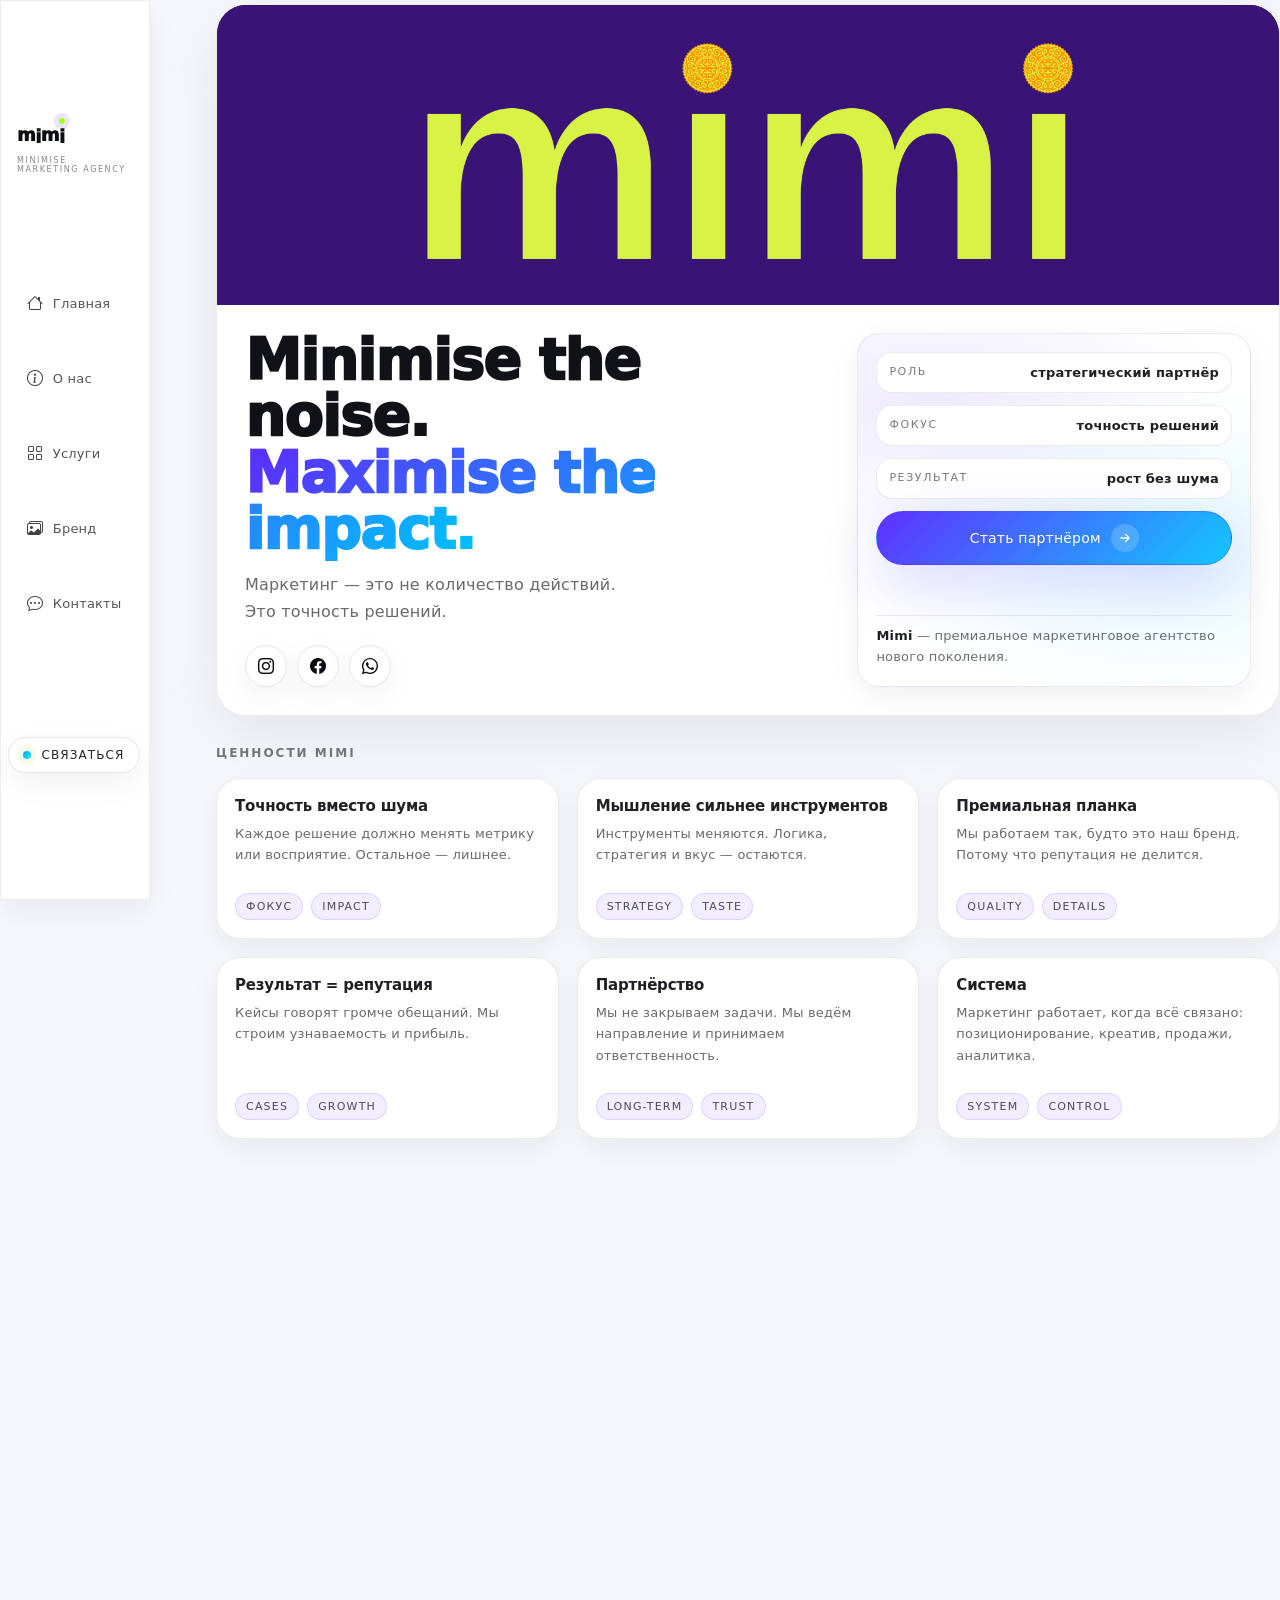
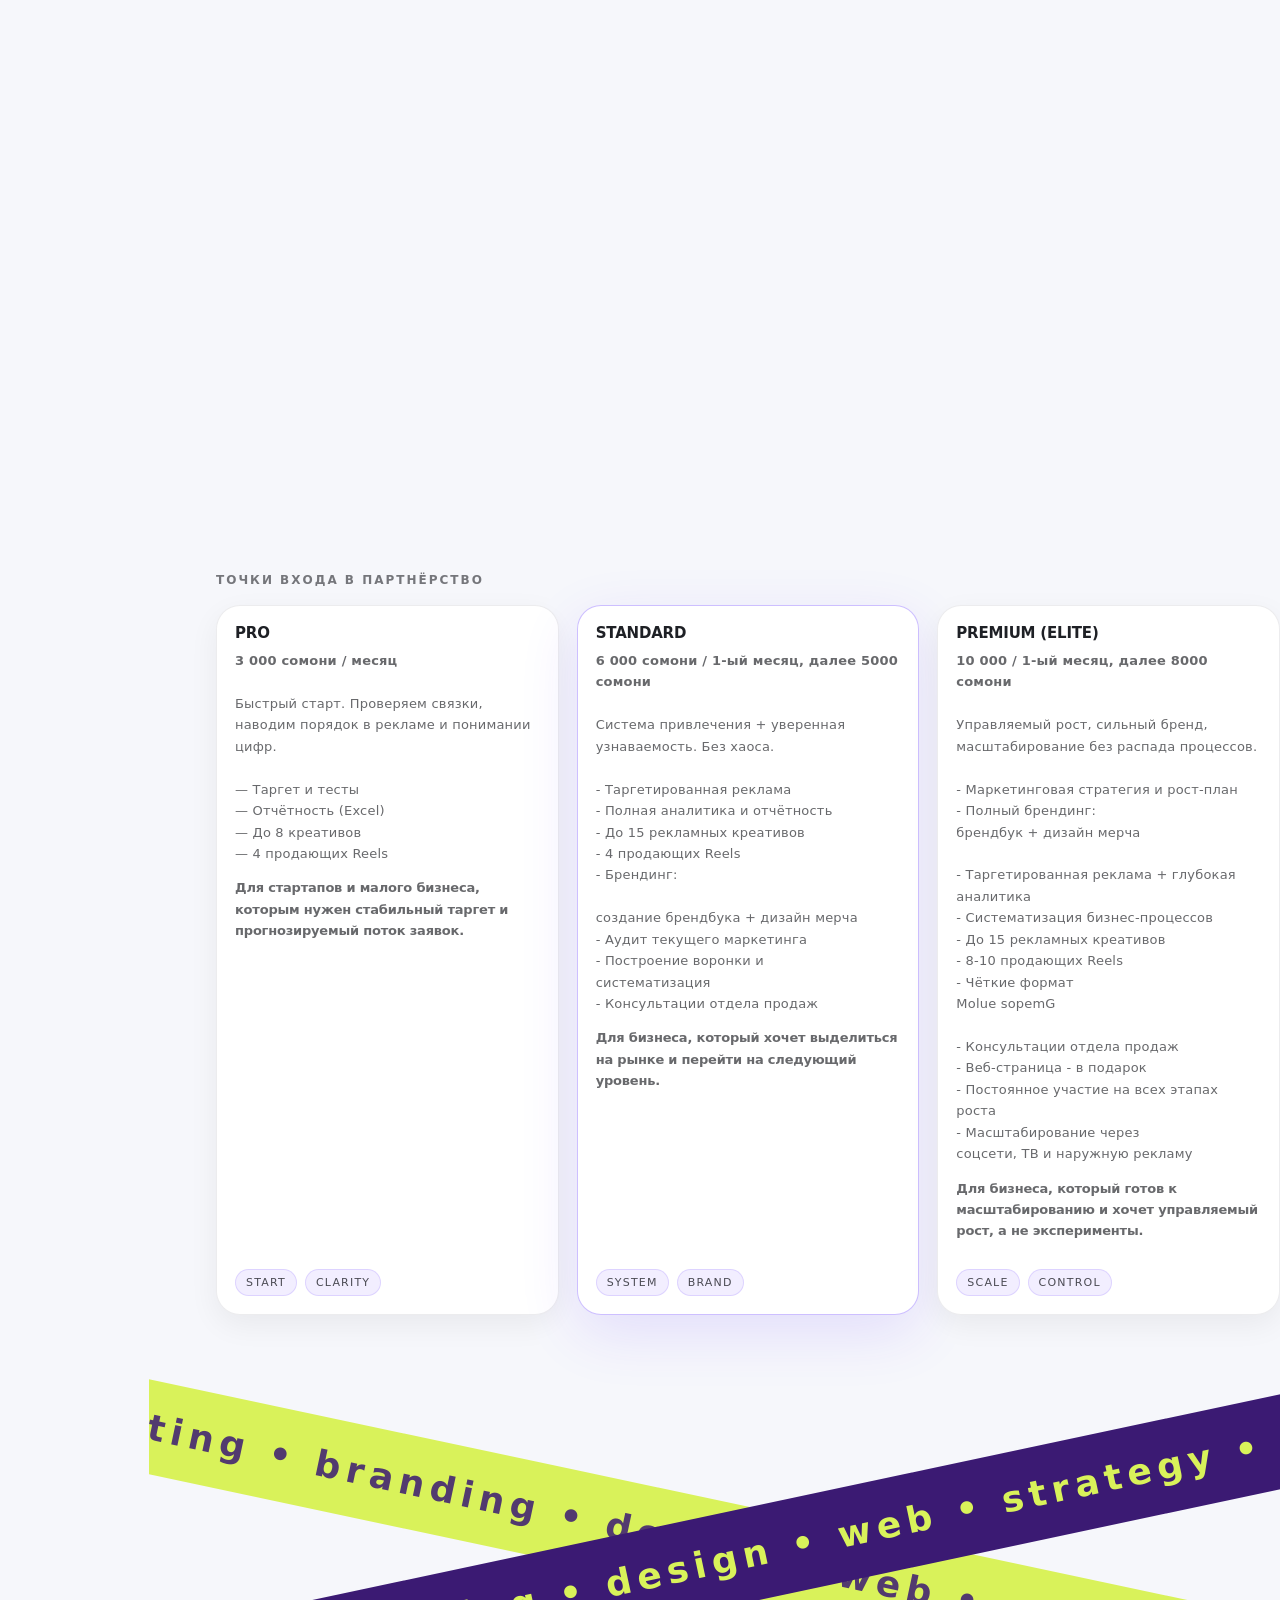
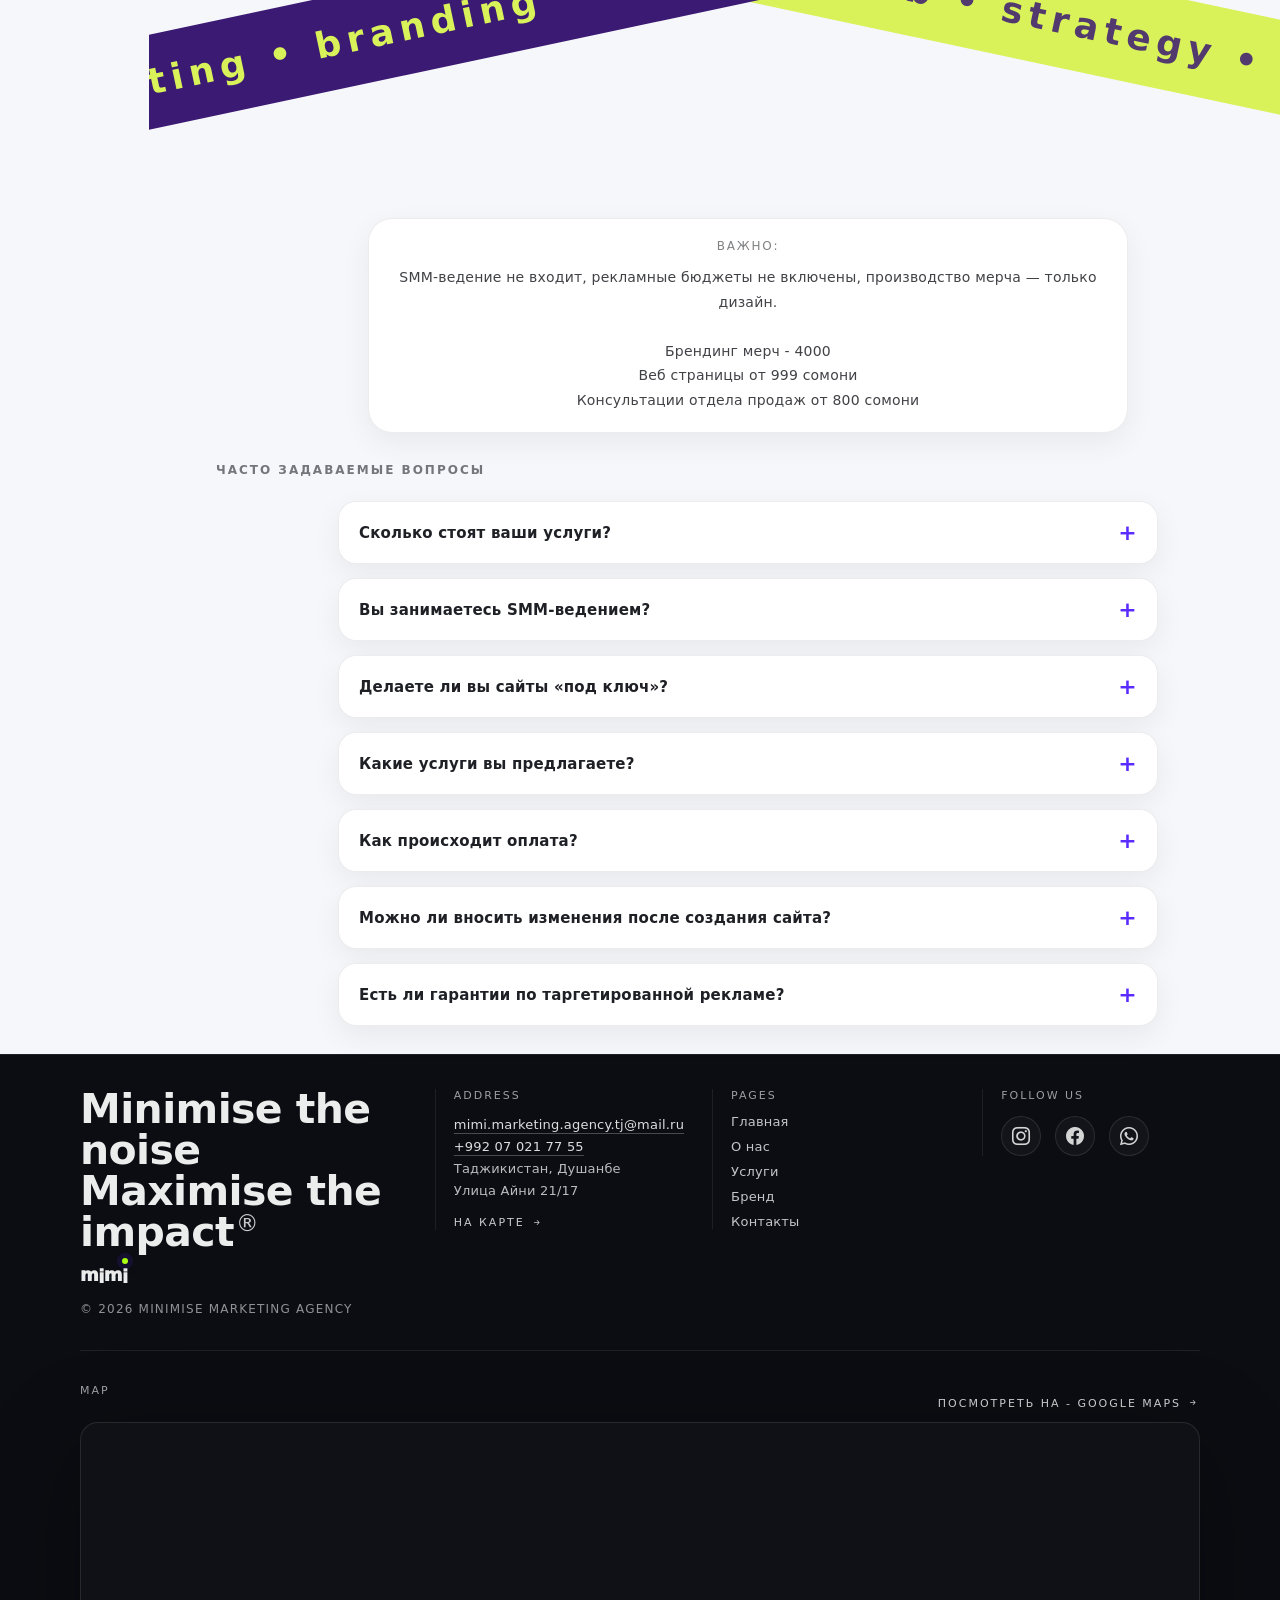
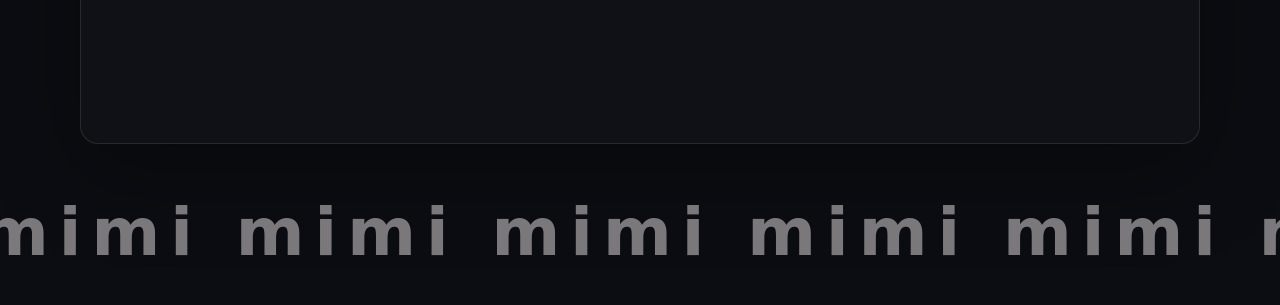
==== commit 33e3e4aa: "Add files via upload" ====
--- a/mimi - page/index.html
+++ b/mimi - page/index.html
@@ -55,7 +55,6 @@
 
           <div class="hero-body" >
             <div>
-              <div class="kicker"><i aria-hidden="true"></i>Премиальное маркетинговое агентство нового поколения</div>
               <h1 class="h1">
                 Minimise the noise.<br>
                 <span class="accent">Maximise the impact.</span>
@@ -314,6 +313,28 @@
         </div>
       </section>
 
+
+<!-- X DIAGONAL BRAND -->
+<section class="x-diagonal">
+
+
+  <div class="x-line line-1">
+    <div class="x-text">
+      mimi • marketing • branding • design • web • strategy • growth •
+      mimi • marketing • branding • design • web • strategy • growth •
+    </div>
+  </div>
+
+
+  <div class="x-line line-2">
+    <div class="x-text">
+      mimi • marketing • branding • design • web • strategy • growth •
+      mimi • marketing • branding • design • web • strategy • growth •
+    </div>
+  </div>
+
+</section>
+
       <section class="big-block important" style="margin-top: var(--gap);" data-reveal="up">
         <div class="label">Важно:</div>
         <div class="text">
@@ -324,25 +345,77 @@
         </div>
       </section>
 
-      <!-- CONTACT (anchor) -->
-      <div class="section-head" id="contact" data-reveal="zoom">
-        <h2 class="section-title">Контакт</h2>
-      </div>
-
-      <section class="grid grid-2" data-reveal="zoom">
-        <div class="big-block contact5">
-          <div class="label">Напишите нам</div>
-          <div class="text">
-            Instagram: <b>@mimi.agency.tj</b><br>
-            Telegram: <b>@mimiagency</b><br>
-            WhatsApp: <b>+992 070217755</b>
-          </div>
-        </div>
-      </section>
-
-      <div class="section-head" id="brand" data-reveal="zoom">
-        <a class="section-a" href="/contact.html">see contact<i class="bi bi-arrow-right-short"></i></a>
-      </div>
+      <!-- FAQ -->
+<div class="section-head" data-reveal="zoom">
+  <h2 class="section-title">Часто задаваемые вопросы</h2>
+</div>
+
+<section class="faq-section" data-reveal="up">
+
+  <details class="faq-item">
+    <summary>Сколько стоят ваши услуги?</summary>
+    <p>
+      Стоимость услуг зависит от выбранного тарифа и набора дополнительных услуг.
+      Итоговая цена формируется после обсуждения задач, целей проекта и объёма работ.
+    </p>
+  </details>
+
+  <details class="faq-item">
+    <summary>Вы занимаетесь SMM-ведением?</summary>
+    <p>
+      Нет, SMM-ведение не входит в перечень наших услуг и обязанностей.
+    </p>
+  </details>
+
+  <details class="faq-item">
+    <summary>Делаете ли вы сайты «под ключ»?</summary>
+    <p>
+      Да, мы разрабатываем сайты «под ключ» на основе фронтенда.
+      Проекты со сложным бэкендом на данный момент не выполняем.
+    </p>
+  </details>
+
+  <details class="faq-item">
+    <summary>Какие услуги вы предлагаете?</summary>
+    <p>
+      Мы работаем комплексно — от стратегии до реализации:
+      <br><br>
+      — Стратегия и позиционирование<br>
+      — Брендинг и дизайн<br>
+      — Реклама (таргет, ТВ, наружная реклама)<br>
+      — Продакшн<br>
+      — Сайты и консультации отдела продаж
+    </p>
+  </details>
+
+  <details class="faq-item">
+    <summary>Как происходит оплата?</summary>
+    <p>
+      Оплата производится электронным способом до начала выполнения работ.
+    </p>
+  </details>
+
+  <details class="faq-item">
+    <summary>Можно ли вносить изменения после создания сайта?</summary>
+    <p>
+      Да, предусмотрено до 3 правок.
+      Каждая правка должна быть сформулирована одним предложением с чётким описанием.
+    </p>
+  </details>
+
+  <details class="faq-item">
+    <summary>Есть ли гарантии по таргетированной рекламе?</summary>
+    <p>
+      Гарантии не предоставляются. Результат зависит от ниши, бюджета,
+      конкуренции, сезонности, алгоритмов платформ и поведения аудитории.
+      <br><br>
+      Мы обеспечиваем профессиональную настройку, аналитику и оптимизацию.
+    </p>
+  </details>
+
+</section>
+
+
     </main>
   </div>
 
--- a/mimi - page/mimi.css
+++ b/mimi - page/mimi.css
@@ -277,7 +277,7 @@
 .content{
   min-width: 0;
   padding: 0;
-  transform: translateX(-60px);
+  margin-left: -60px;
 }
 
 /* ====== Buttons ====== */
@@ -423,21 +423,9 @@
   width:100%;
   height:100%;
   object-fit: cover;
-  object-position: center 49%;
+  object-position: center 44%;
   filter: saturate(1.02) contrast(1.05);
-  transform: scale(1.02);
-}
-
-.hero-band::after{
-  content:"";
-  position:absolute;
-  inset:0;
-  background:
-    radial-gradient(900px 520px at 20% 20%, rgba(91,44,255,.22), transparent 55%),
-    radial-gradient(760px 460px at 90% 25%, rgba(0,194,255,.18), transparent 60%),
-    linear-gradient(180deg, rgba(2,6,23,.55), rgba(2,6,23,.10) 60%, rgba(2,6,23,.65));
-  z-index:1;
-  pointer-events:none;
+  transform: scale(1.2);
 }
 
 .hero-body{
@@ -552,6 +540,193 @@
 }
 .signal-note b{ color: rgba(11,13,18,.92); }
 
+/* ===============================
+   FAQ SECTION (SMOOTH OPEN)
+   =============================== */
+
+.faq-section{
+  max-width: 820px;
+  margin: 24px auto 0;
+  display: grid;
+  gap: 14px;
+}
+
+
+/* Карточка */
+.faq-item{
+  background: #fff;
+  border: 1px solid rgba(15,23,42,.08);
+  border-radius: 18px;
+  box-shadow: var(--shadow2);
+
+  overflow: hidden;
+
+  transition:
+    border-color .25s ease,
+    box-shadow .25s ease;
+}
+
+
+/* Заголовок */
+.faq-item summary{
+  list-style: none;
+  cursor: pointer;
+
+  padding: 18px 20px;
+
+  font-size: 15px;
+  font-weight: 700;
+  color: rgba(11,13,18,.92);
+
+  display: flex;
+  justify-content: space-between;
+  align-items: center;
+}
+
+.faq-item summary::-webkit-details-marker{
+  display: none;
+}
+
+
+/* Плюс */
+.faq-item summary::after{
+  content: "+";
+  font-size: 22px;
+  font-weight: 600;
+  color: var(--brand);
+
+  transition: transform .3s ease;
+}
+
+
+/* Контент */
+.faq-item p{
+  margin: 0;
+
+  padding: 0 20px;
+
+  font-size: 14px;
+  line-height: 1.7;
+  color: rgba(11,13,18,.68);
+
+  max-height: 0;
+  overflow: hidden;
+
+  transition:
+    max-height .45s cubic-bezier(.2,.8,.2,1),
+    padding .25s ease,
+    opacity .25s ease;
+
+  opacity: 0;
+}
+
+
+/* Когда открыт */
+.faq-item[open]{
+  border-color: rgba(91,44,255,.25);
+  box-shadow: var(--shadow);
+}
+
+.faq-item[open] summary::after{
+  transform: rotate(45deg);
+}
+
+.faq-item[open] p{
+  max-height: 500px; /* запас */
+  padding: 12px 20px 18px;
+  opacity: 1;
+}
+
+
+/* Hover */
+.faq-item:hover{
+  border-color: rgba(91,44,255,.18);
+}
+
+/* ===============================
+   X DIAGONAL BRAND (MIMI STYLE)
+   =============================== */
+
+.x-diagonal{
+  position: relative;
+  left: -67px;
+  width: 113%;
+  height: 65vh;
+  overflow: hidden;
+  margin-top: -100px;
+  z-index: -1;
+}
+
+
+/* Общая линия */
+.x-line{
+  position: absolute;
+
+  width: 160%;
+  left: -30%;
+  top: 50%;
+
+  display: flex;
+  align-items: center;
+  background: #3b1a73;
+  white-space: nowrap;
+}
+
+.x-line:nth-child(1){
+    background: #3b1a73;
+    color: #d9f25a;
+}
+.x-line:nth-child(2){
+    background: #d9f25a;
+    color: #3b1a73;
+}
+
+/* Текст */
+.x-text{
+  display: inline-block;
+
+  font-size: 36px;
+  font-weight: 900;
+  letter-spacing: 6px;
+  text-transform: lowercase;
+
+  padding: 26px 0;
+
+
+  animation: x-scroll 22s linear infinite;
+}
+
+
+/* Диагональ ↘ */
+.line-1{
+  transform: rotate(-12deg);
+  z-index: 2;
+}
+
+
+/* Диагональ ↗ */
+.line-2{
+  transform: rotate(12deg);
+  z-index: 1;
+}
+
+.line-2 .x-text{
+  animation-direction: reverse;
+  opacity: .85;
+}
+
+
+/* Анимация */
+@keyframes x-scroll{
+  from{
+    transform: translateX(0);
+  }
+
+  to{
+    transform: translateX(-50%);
+  }
+}
+
 /* ====== Tiles ====== */
 .tile{
   padding: 18px;
@@ -747,6 +922,7 @@
   -webkit-backdrop-filter: blur(12px);
   backdrop-filter: blur(12px);
   border-top: 1px solid rgba(15,23,42,.10);
+  will-change: transform;
 }
 
 .bottom-nav a{
@@ -1178,9 +1354,6 @@
   filter: saturate(1.02) contrast(1.04);
 }
 
-.big-block.contact5{
-  transform: translateX(50%);
-}
 
 .office-shot:hover{
   transform: translateY(-3px);
@@ -1237,6 +1410,22 @@
   .grid-2{ grid-template-columns: 1fr; }
   .grid-3{ grid-template-columns: 1fr; }
 
+  .x-text{
+  display: inline-block;
+  font-size: 20px;
+}
+
+.x-diagonal{
+  position: relative;
+  width: 128%;
+  height: 65vh;
+  overflow: hidden;
+  transform: translateX(10px);
+  margin-top: -100px;
+  z-index: -1;
+}
+
+
   .brand-grid{
     grid-template-columns: repeat(6, 1fr);
     gap: 8px;
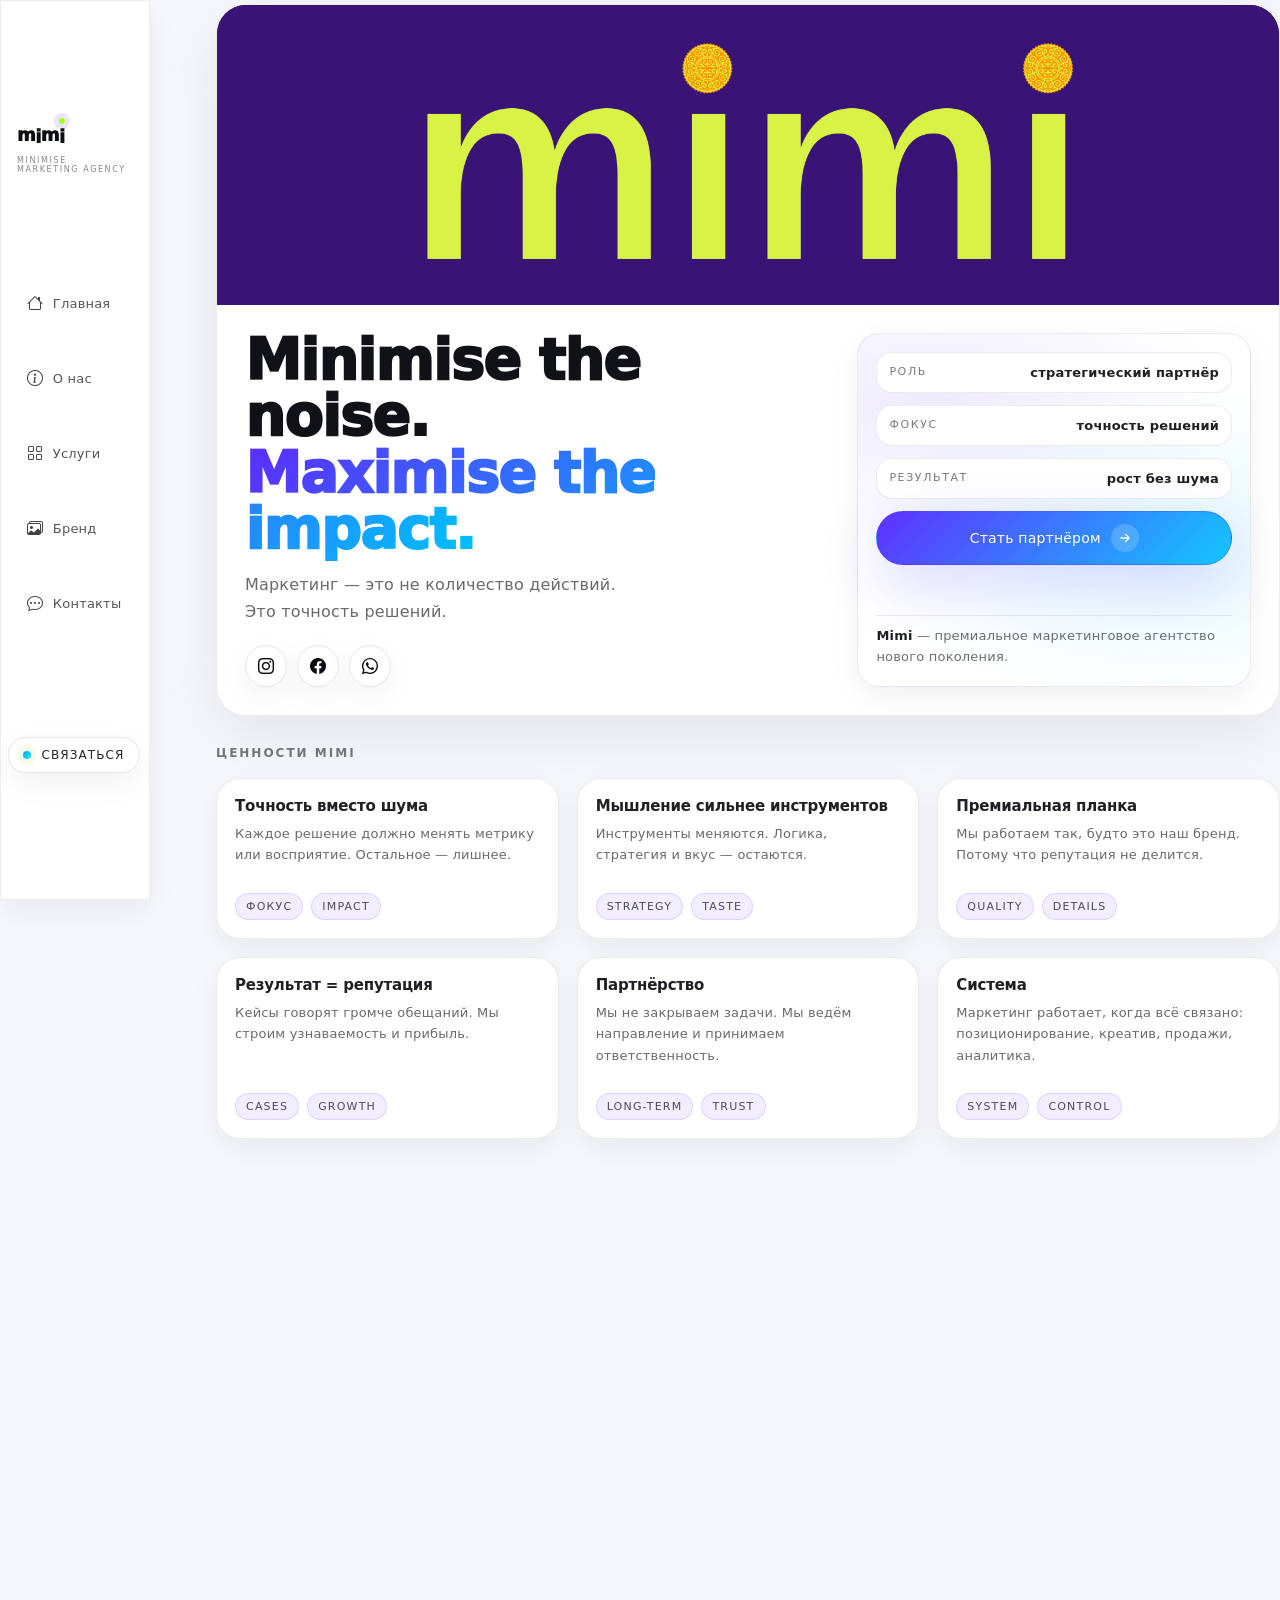
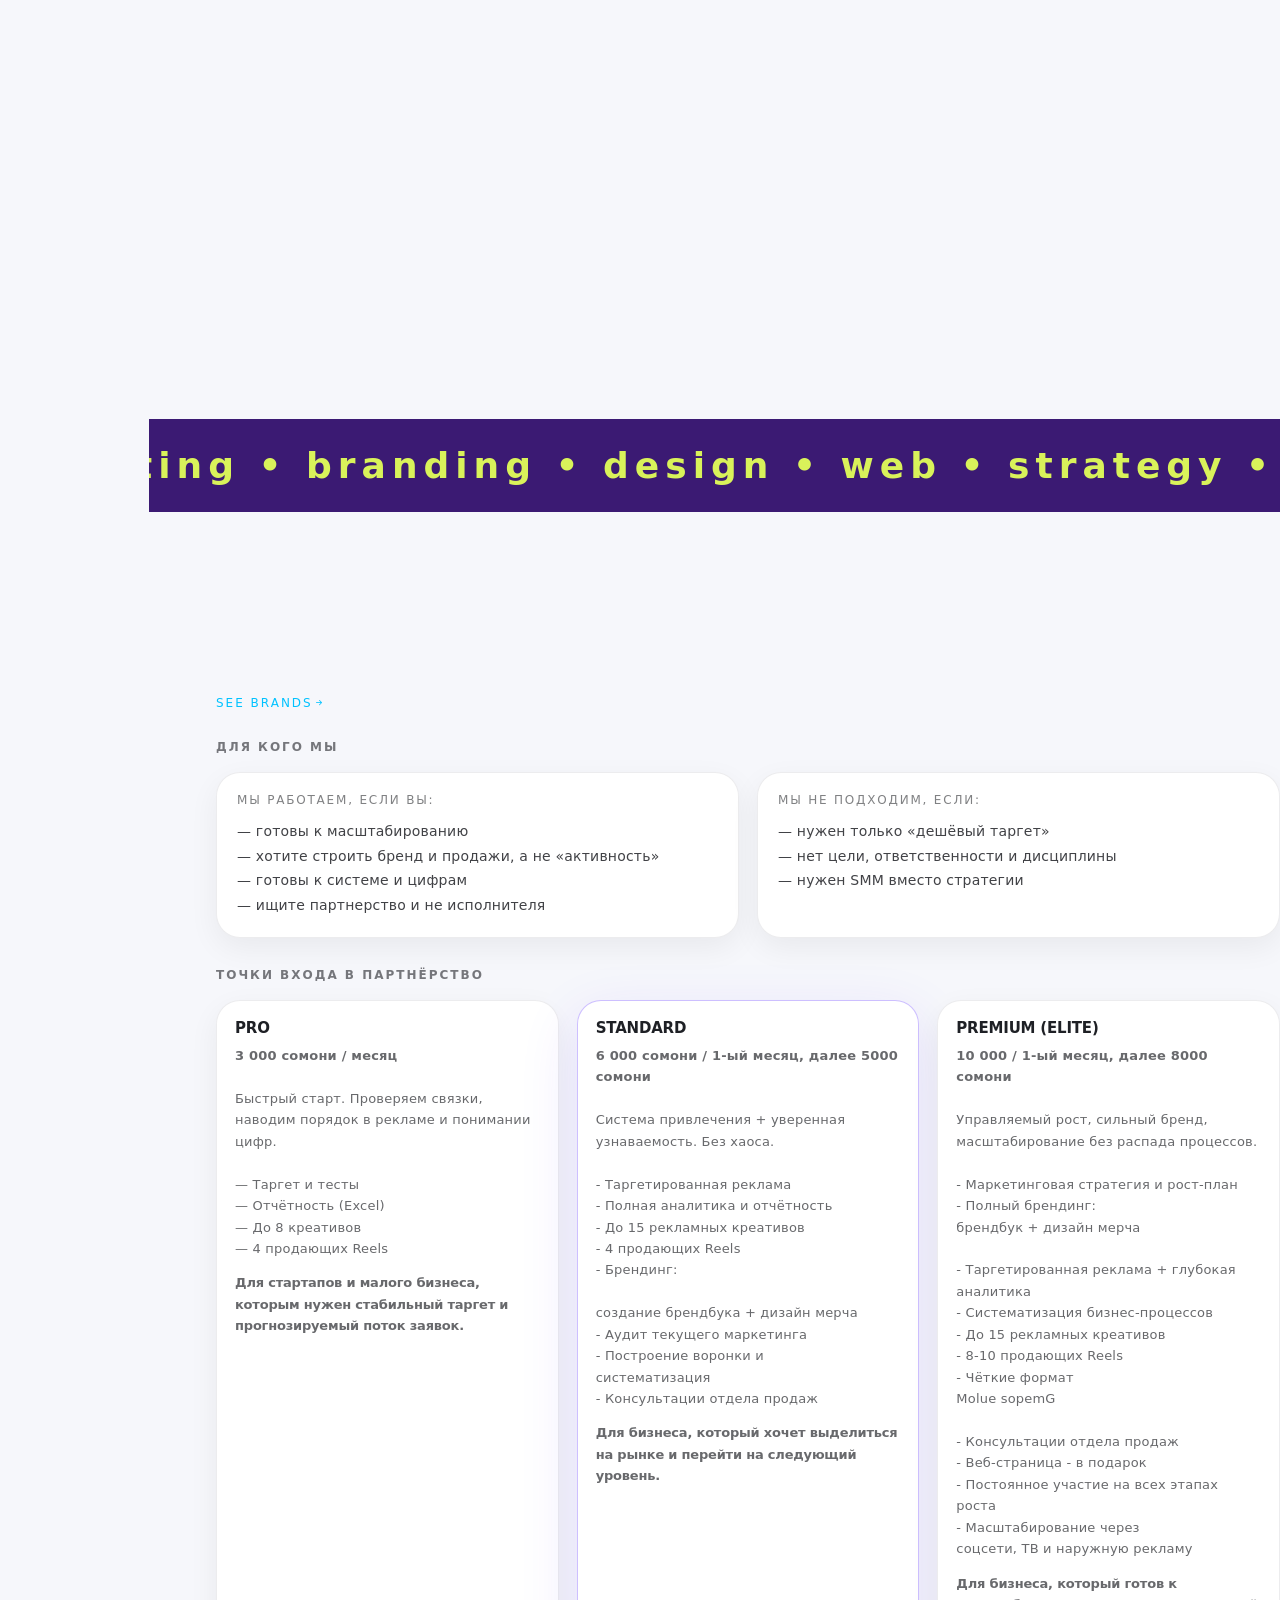
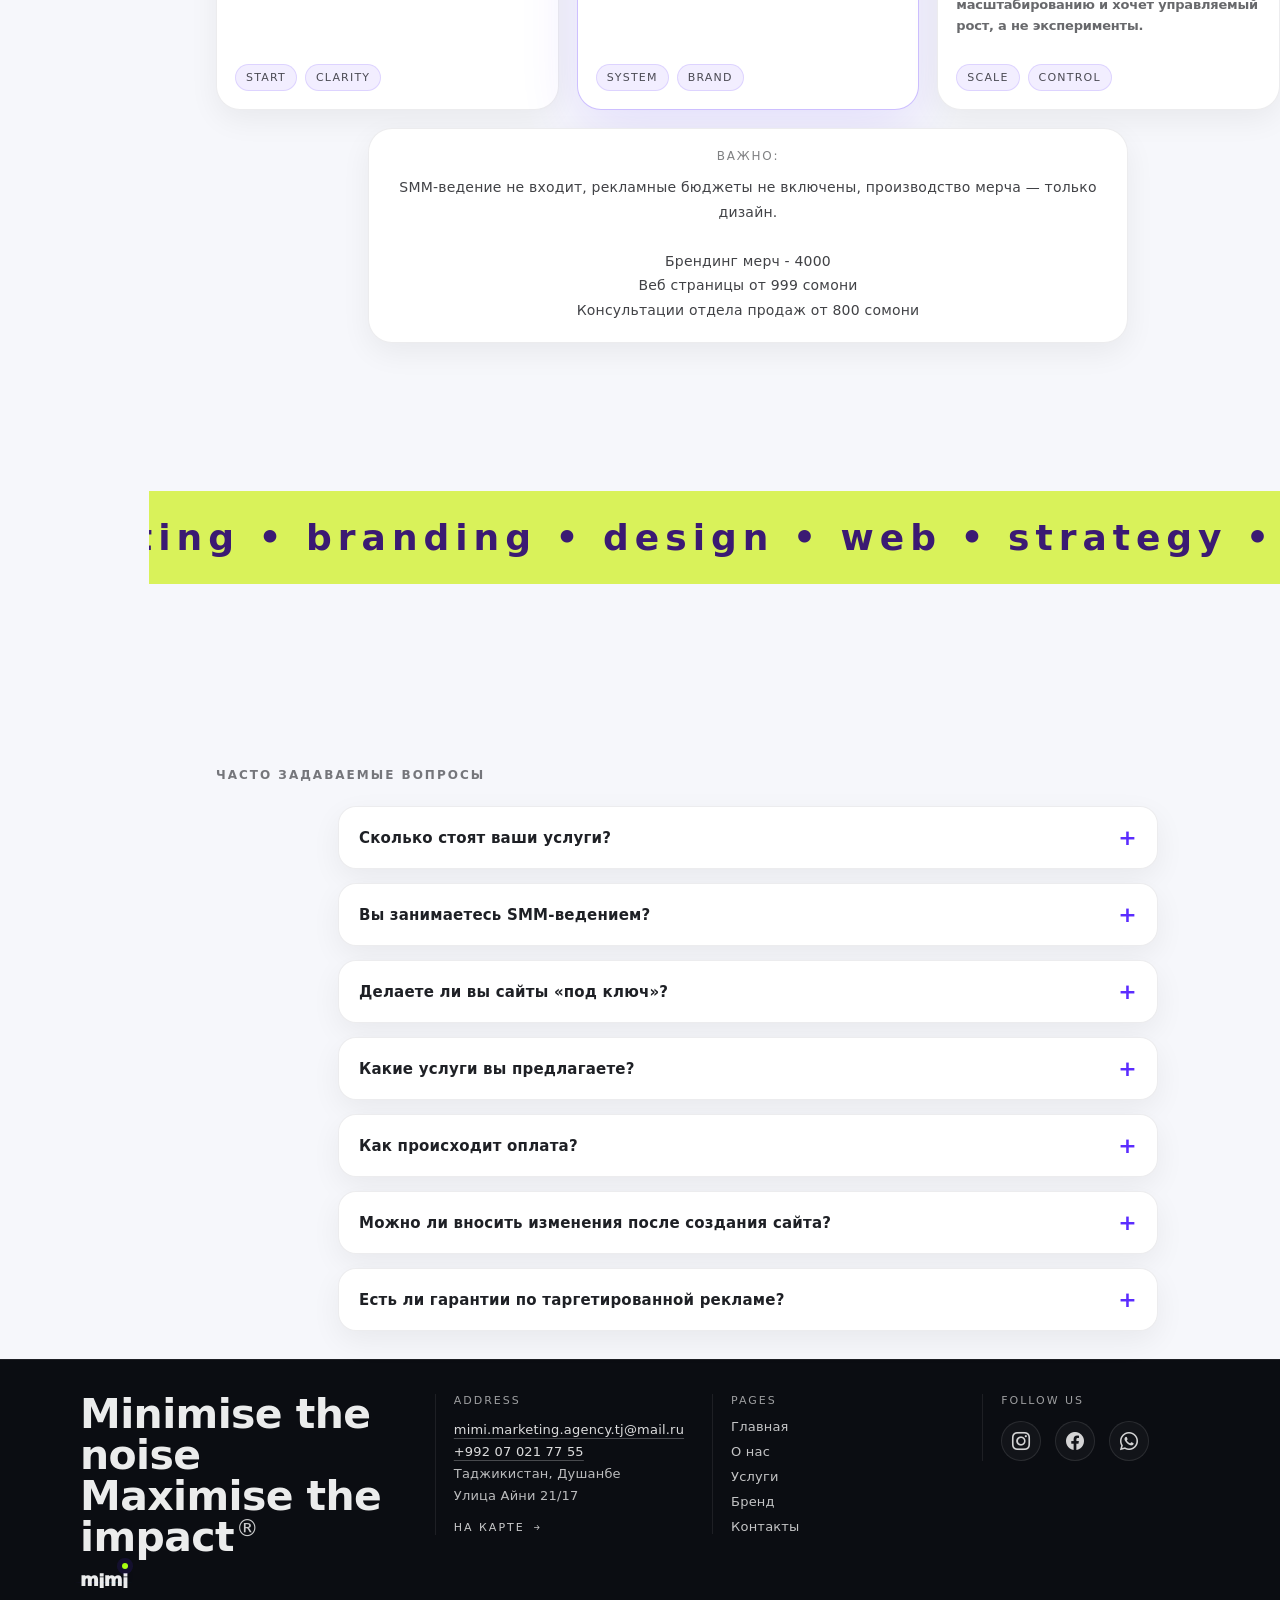
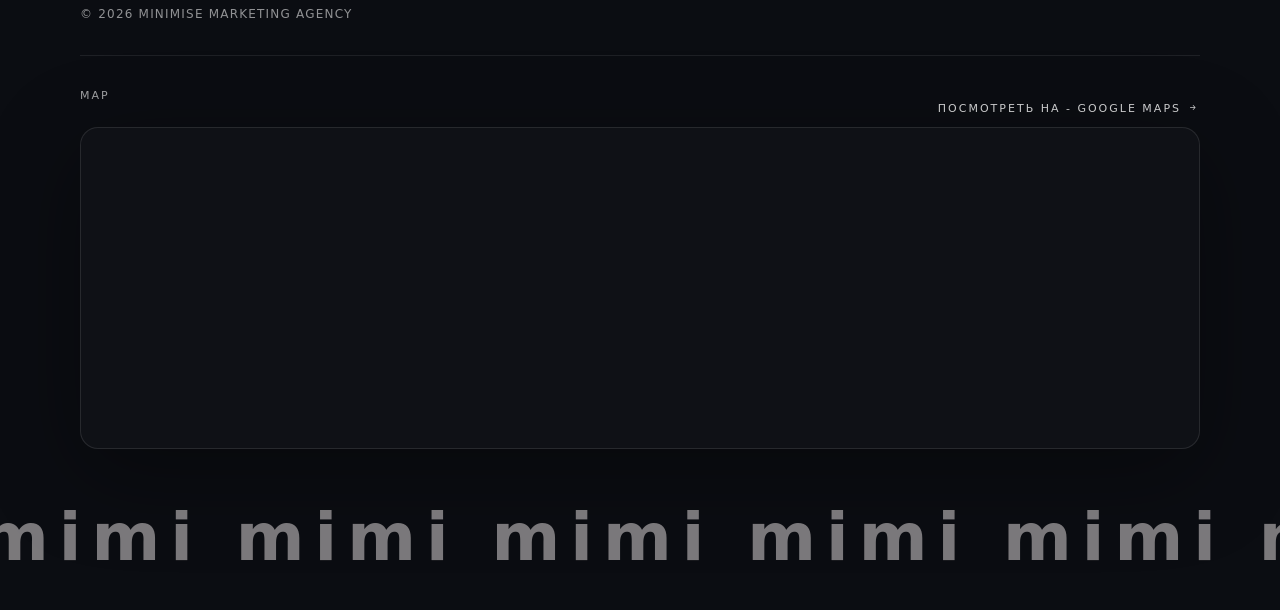
==== commit c6063377: "Add files via upload" ====
--- a/mimi - page/index.html
+++ b/mimi - page/index.html
@@ -195,6 +195,19 @@
           </figure>
         </div>
       </section>
+
+      <!-- X DIAGONAL BRAND -->
+<section class="x-diagonal">
+
+
+  <div class="x-line line-1">
+    <div class="x-text">
+      mimi • marketing • branding • design • web • strategy • growth •
+      mimi • marketing • branding • design • web • strategy • growth •
+    </div>
+  </div>
+
+</section>
 
       <div class="section-head" id="brand" data-reveal="zoom">
         <a class="section-a" href="/work.html">see brands<i class="bi bi-arrow-right-short"></i></a>
@@ -314,27 +327,6 @@
       </section>
 
 
-<!-- X DIAGONAL BRAND -->
-<section class="x-diagonal">
-
-
-  <div class="x-line line-1">
-    <div class="x-text">
-      mimi • marketing • branding • design • web • strategy • growth •
-      mimi • marketing • branding • design • web • strategy • growth •
-    </div>
-  </div>
-
-
-  <div class="x-line line-2">
-    <div class="x-text">
-      mimi • marketing • branding • design • web • strategy • growth •
-      mimi • marketing • branding • design • web • strategy • growth •
-    </div>
-  </div>
-
-</section>
-
       <section class="big-block important" style="margin-top: var(--gap);" data-reveal="up">
         <div class="label">Важно:</div>
         <div class="text">
@@ -344,6 +336,19 @@
           Консультации отдела продаж от 800 сомони
         </div>
       </section>
+
+
+      <!-- X DIAGONAL BRAND -->
+<section class="x-diagonal">
+
+  <div class="x-line line-2">
+    <div class="x-text">
+      mimi • marketing • branding • design • web • strategy • growth •
+      mimi • marketing • branding • design • web • strategy • growth •
+    </div>
+  </div>
+
+</section>
 
       <!-- FAQ -->
 <div class="section-head" data-reveal="zoom">
--- a/mimi - page/mimi.css
+++ b/mimi - page/mimi.css
@@ -651,7 +651,7 @@
   position: relative;
   left: -67px;
   width: 113%;
-  height: 65vh;
+  height: 55vh;
   overflow: hidden;
   margin-top: -100px;
   z-index: -1;
@@ -672,11 +672,11 @@
   white-space: nowrap;
 }
 
-.x-line:nth-child(1){
+.x-line.line-1{
     background: #3b1a73;
     color: #d9f25a;
 }
-.x-line:nth-child(2){
+.x-line.line-2{
     background: #d9f25a;
     color: #3b1a73;
 }
@@ -694,25 +694,6 @@
 
 
   animation: x-scroll 22s linear infinite;
-}
-
-
-/* Диагональ ↘ */
-.line-1{
-  transform: rotate(-12deg);
-  z-index: 2;
-}
-
-
-/* Диагональ ↗ */
-.line-2{
-  transform: rotate(12deg);
-  z-index: 1;
-}
-
-.line-2 .x-text{
-  animation-direction: reverse;
-  opacity: .85;
 }
 
 
@@ -1418,7 +1399,7 @@
 .x-diagonal{
   position: relative;
   width: 128%;
-  height: 65vh;
+  height: 30vh;
   overflow: hidden;
   transform: translateX(10px);
   margin-top: -100px;
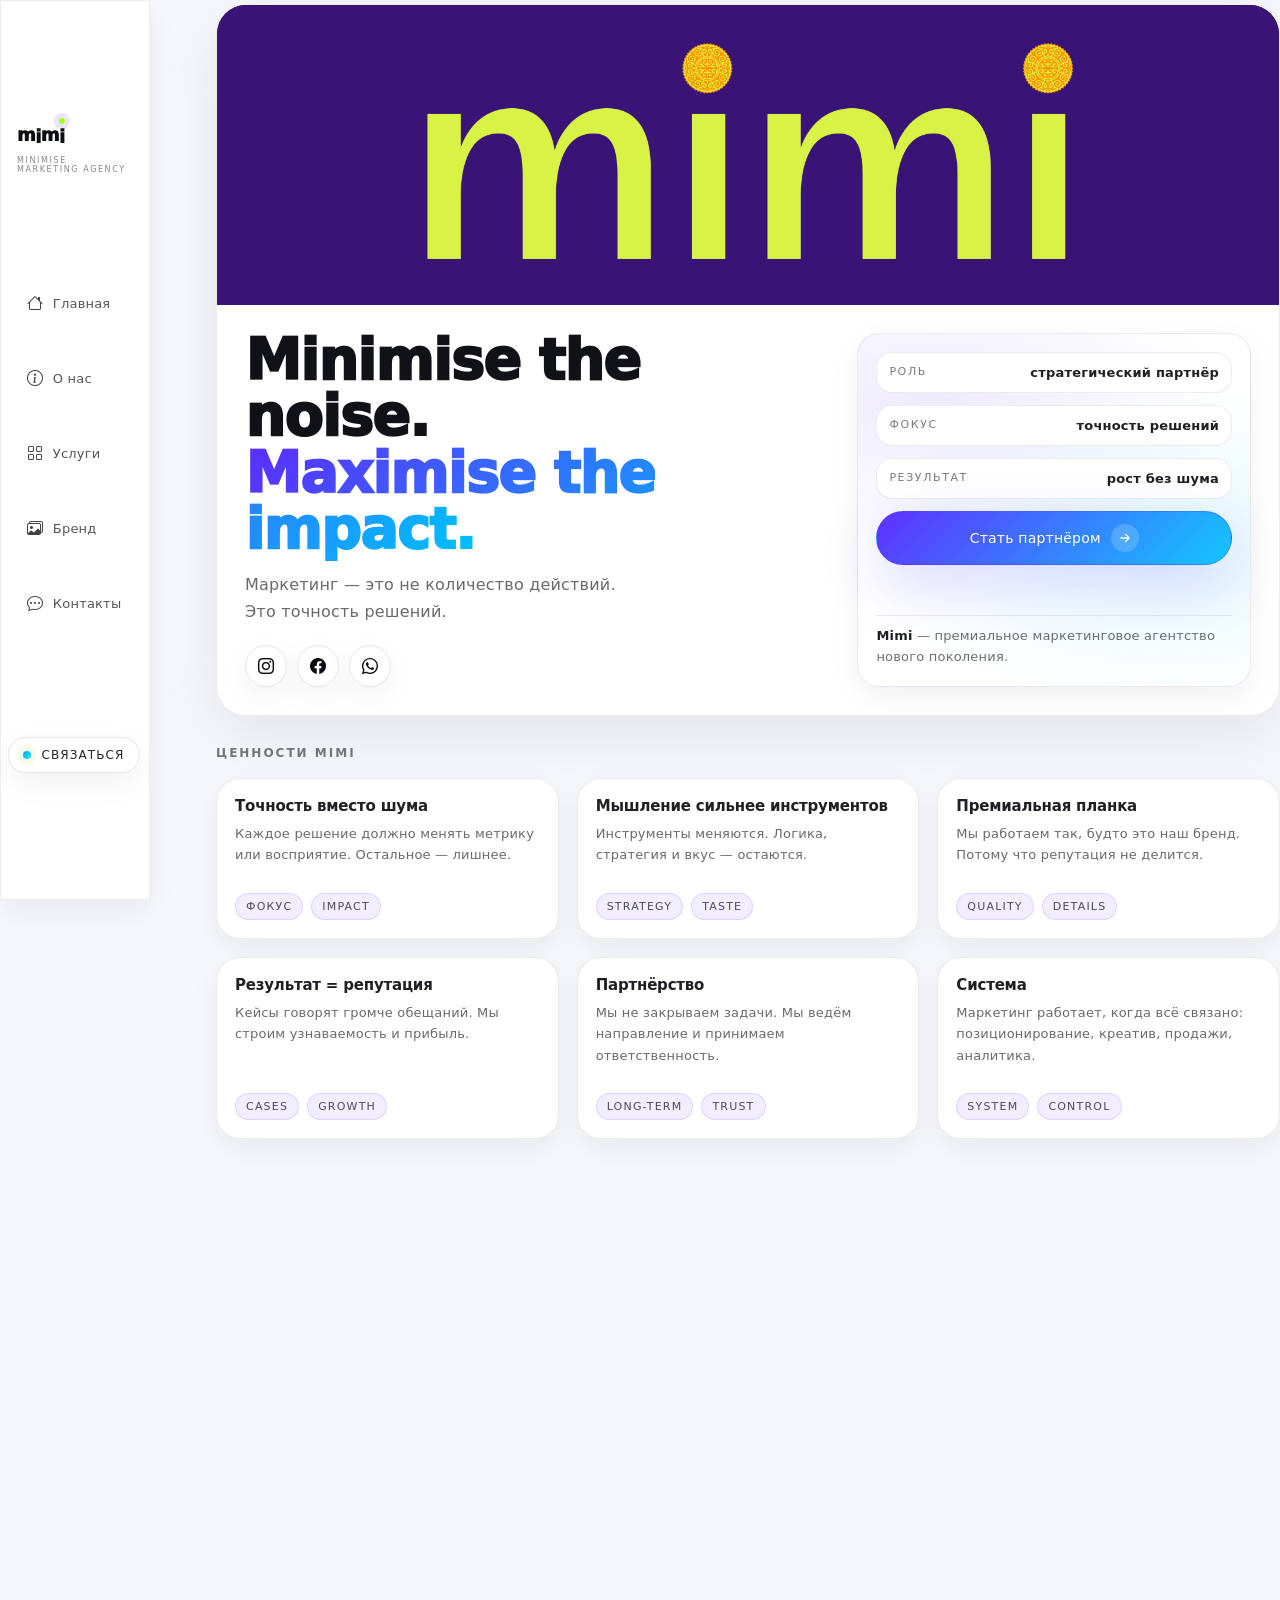
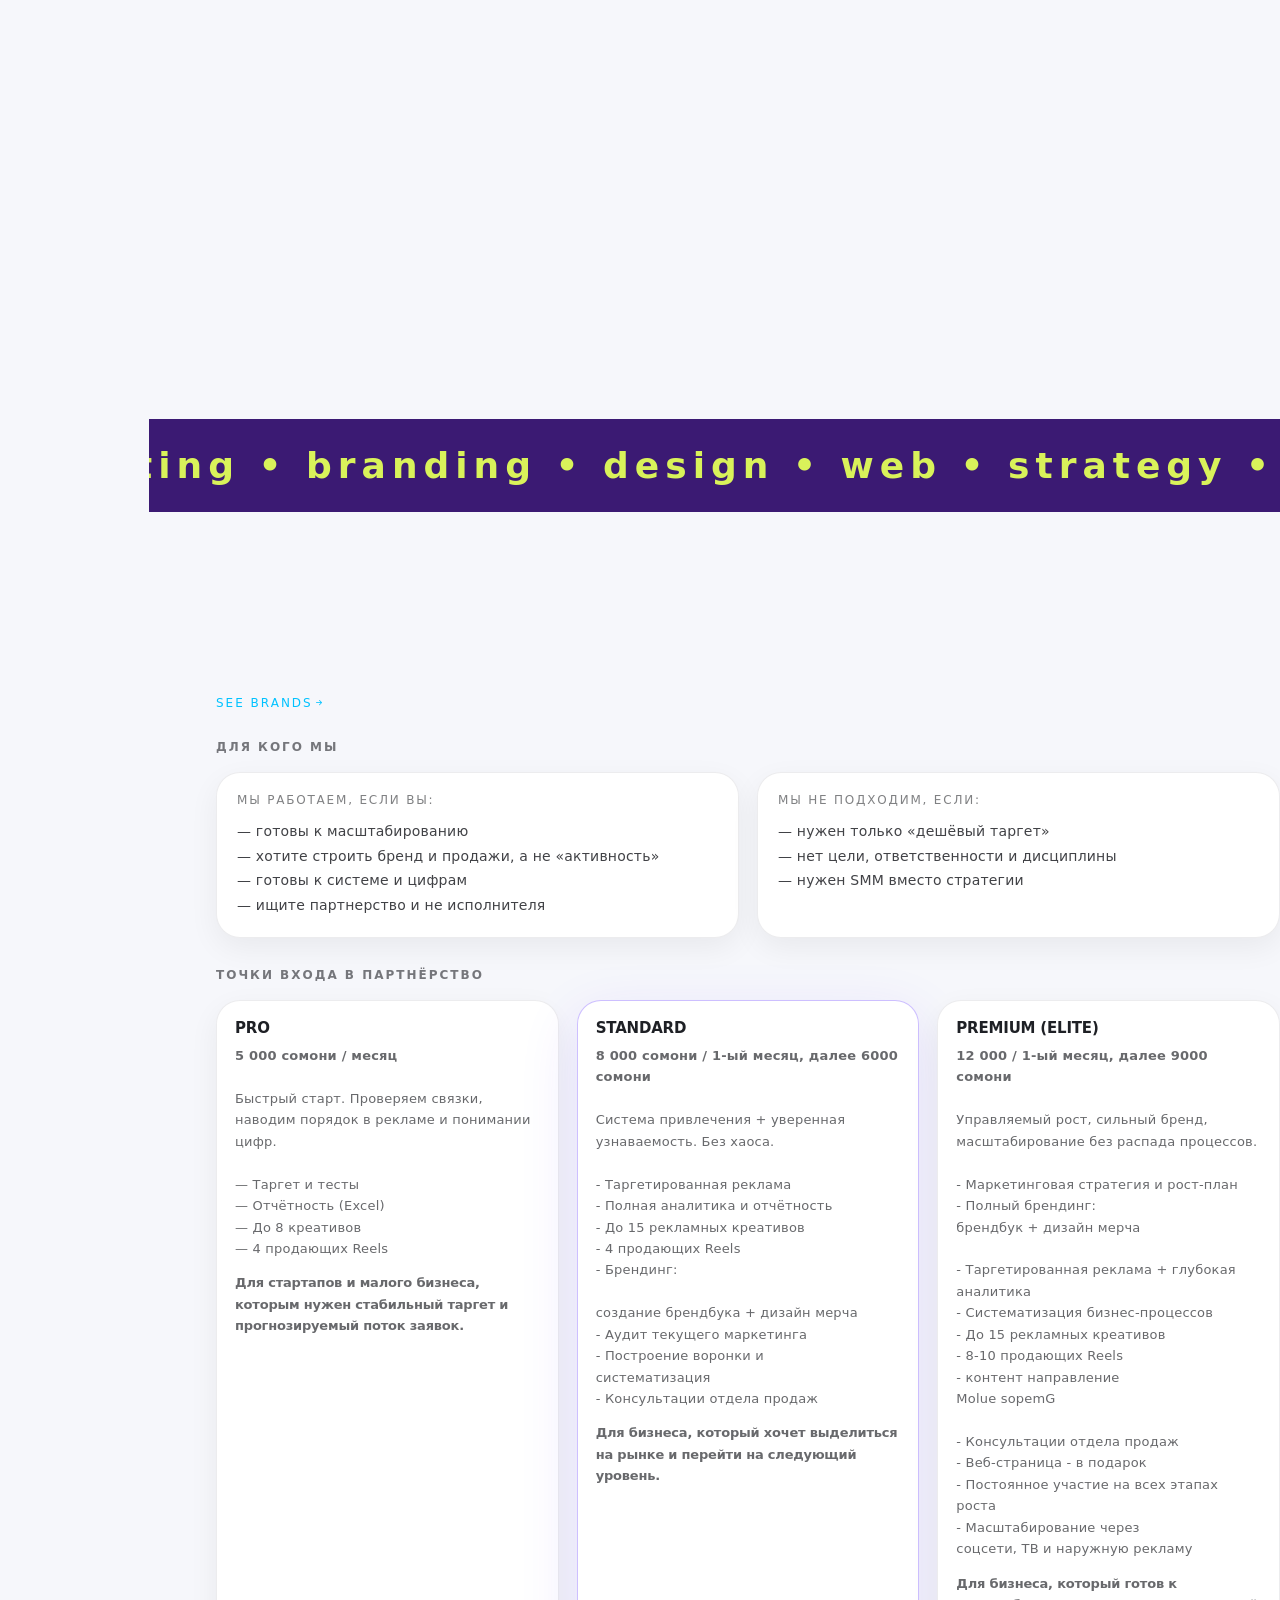
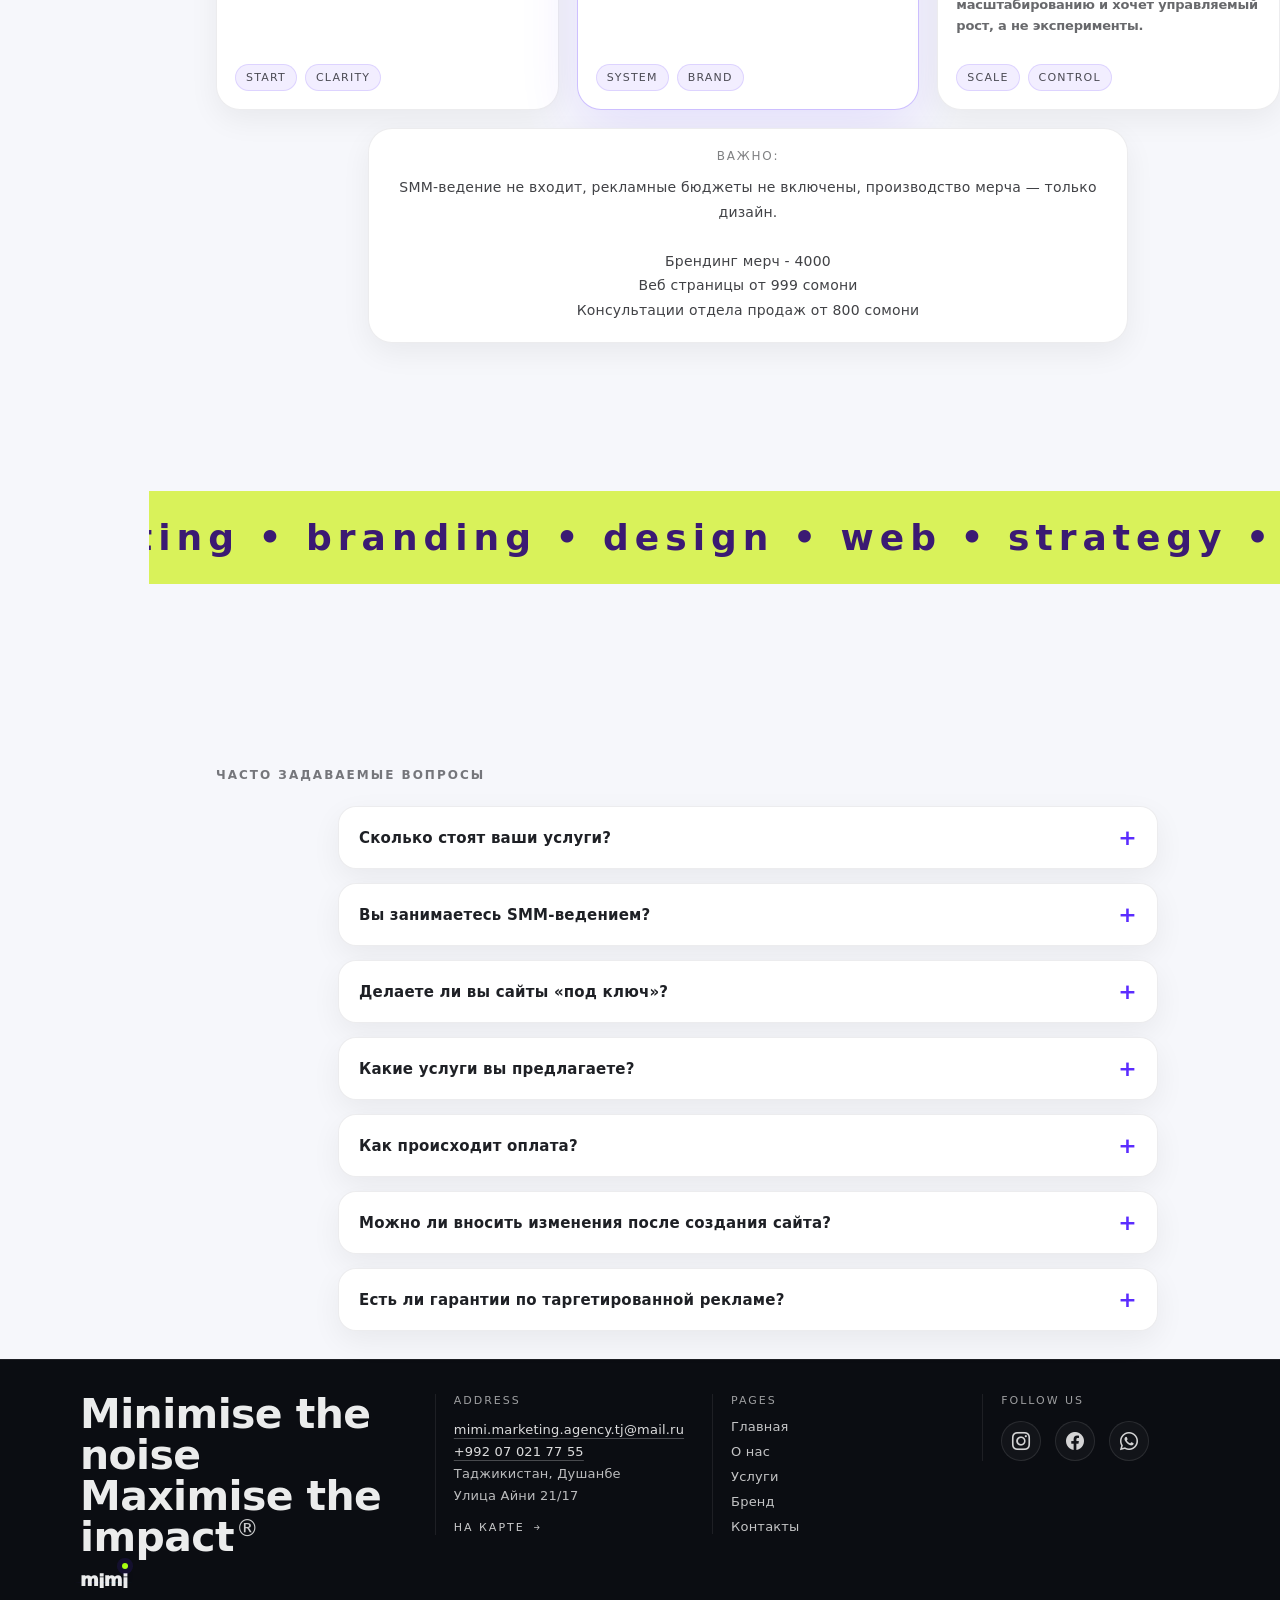
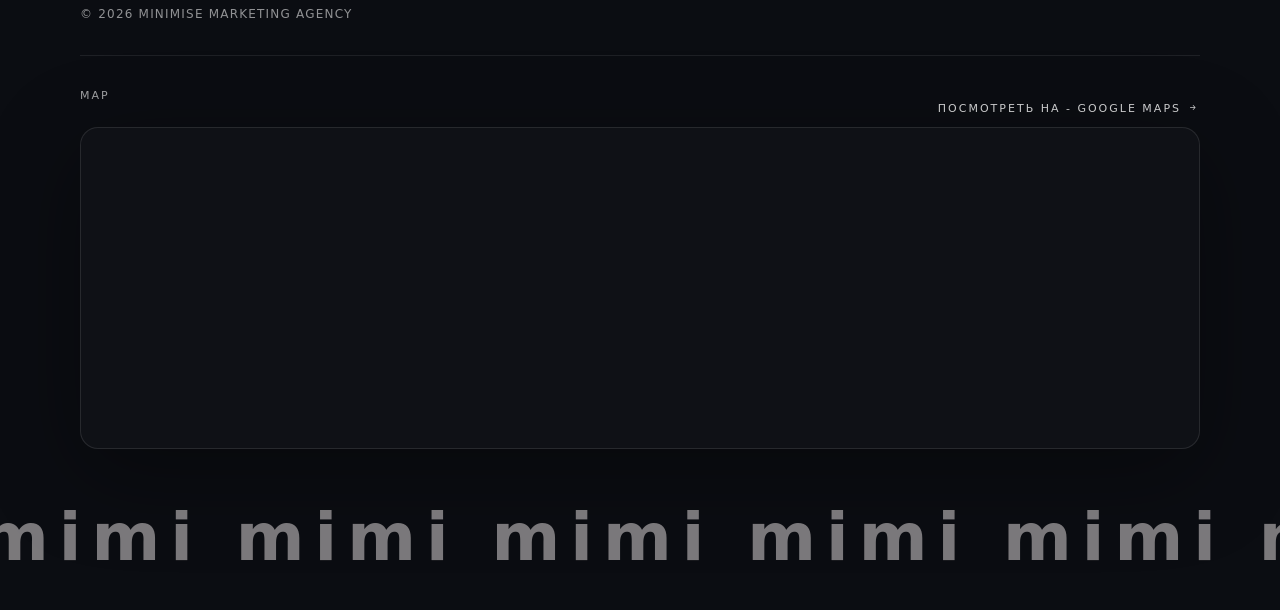
==== commit ec5cf7bf: "Add files via upload" ====
--- a/mimi - page/index.html
+++ b/mimi - page/index.html
@@ -254,7 +254,7 @@
           <div>
             <p class="t-title">PRO</p>
             <p class="t-sub">
-              <b>3 000 сомони / месяц</b><br><br>
+              <b>5 000 сомони / месяц</b><br><br>
               Быстрый старт. Проверяем связки, наводим порядок в рекламе и понимании цифр.<br><br>
               — Таргет и тесты<br>
               — Отчётность (Excel)<br>
@@ -273,7 +273,7 @@
           <div>
             <p class="t-title">STANDARD</p>
             <p class="t-sub">
-              <b>6 000 сомони / 1-ый месяц, далее 5000 сомони</b><br><br>
+              <b>8 000 сомони / 1-ый месяц, далее 6000 сомони</b><br><br>
               Система привлечения + уверенная узнаваемость. Без хаоса.<br><br>
               - Таргетированная реклама <br>
               - Полная аналитика и отчётность <br>
@@ -299,7 +299,7 @@
           <div>
             <p class="t-title">PREMIUM (ELITE)</p>
             <p class="t-sub">
-              <b>10 000 / 1-ый месяц, далее 8000 сомони</b><br><br>
+              <b>12 000 / 1-ый месяц, далее 9000 сомони</b><br><br>
               Управляемый рост, сильный бренд, масштабирование без распада процессов.<br><br>
               - Маркетинговая стратегия и рост-план <br>
               - Полный брендинг:<br>
@@ -309,7 +309,7 @@
               - Систематизация бизнес-процессов<br>
               - До 15 рекламных креативов<br>
               - 8-10 продающих Reels<br>
-              - Чёткие формат<br>
+              - контент направление<br>
               Molue sopemG<br> <br>
               - Консультации отдела продаж<br>
               - Веб-страница - в подарок<br>
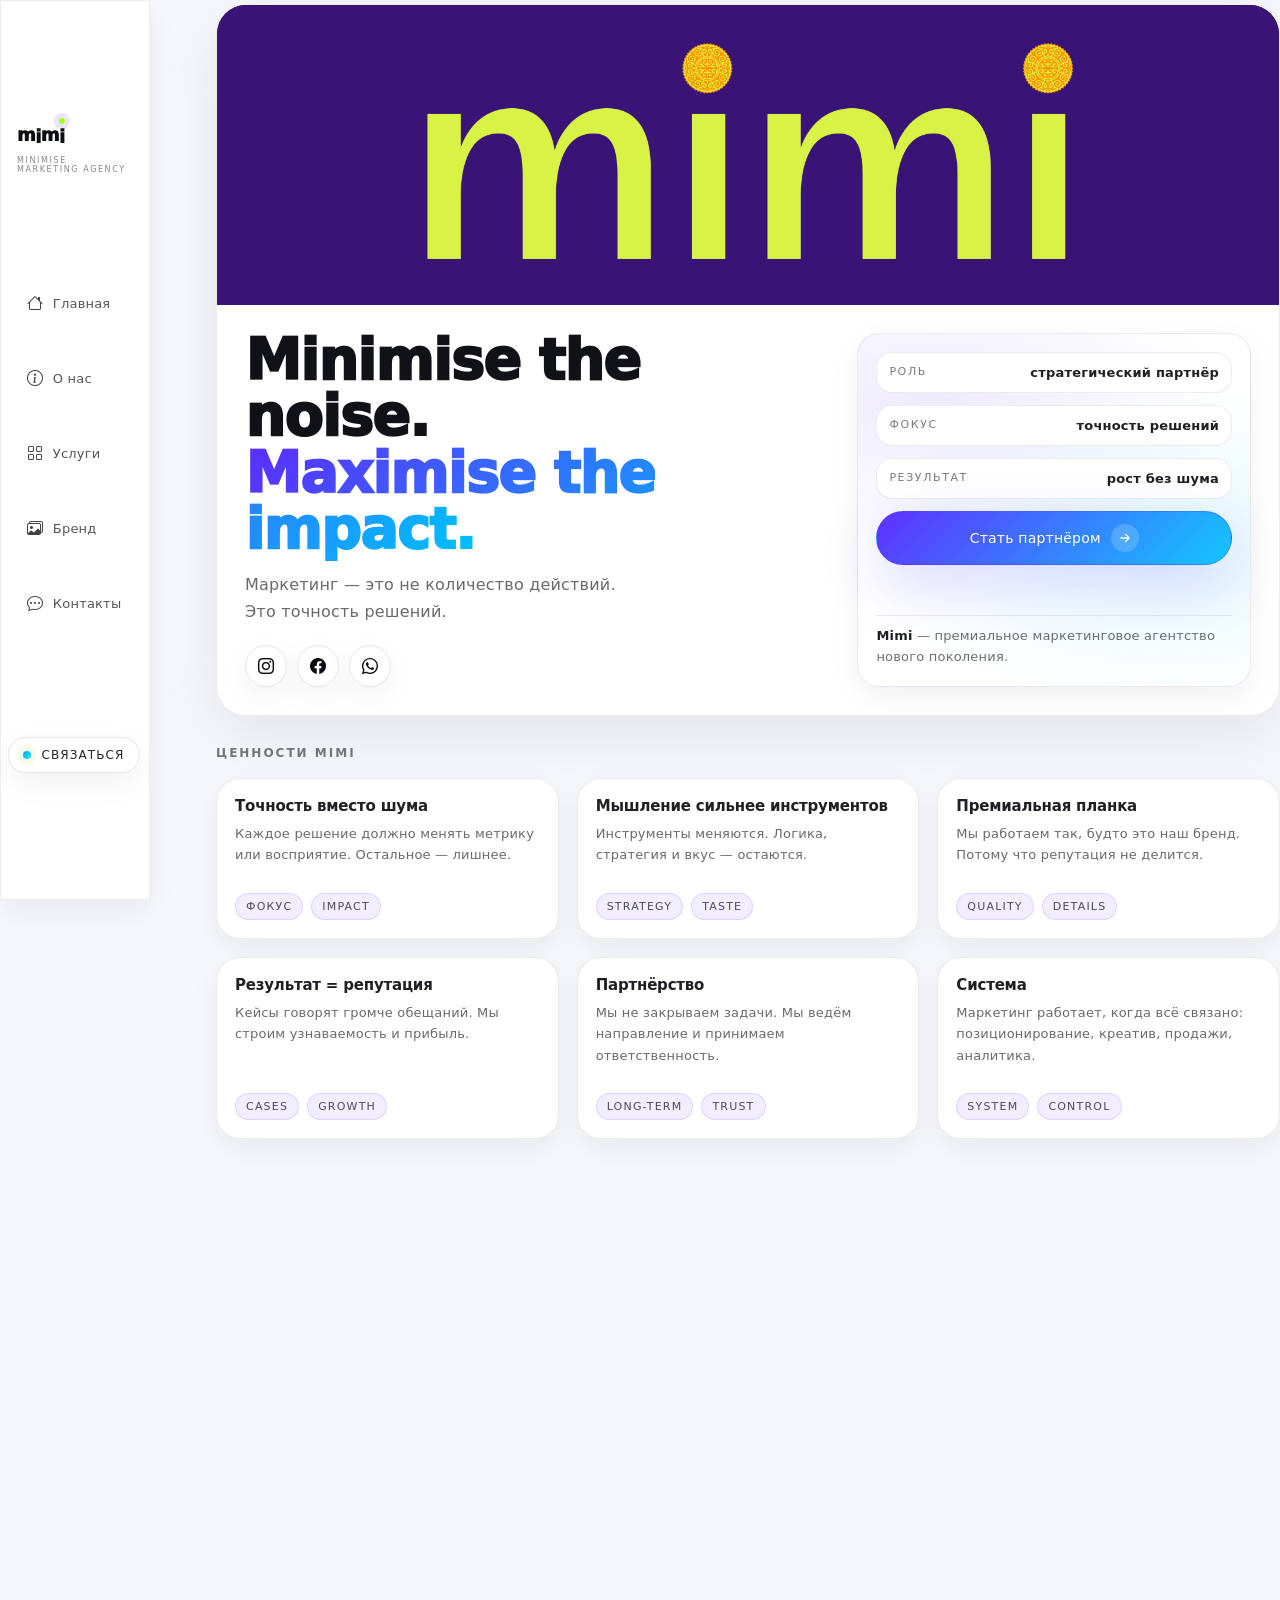
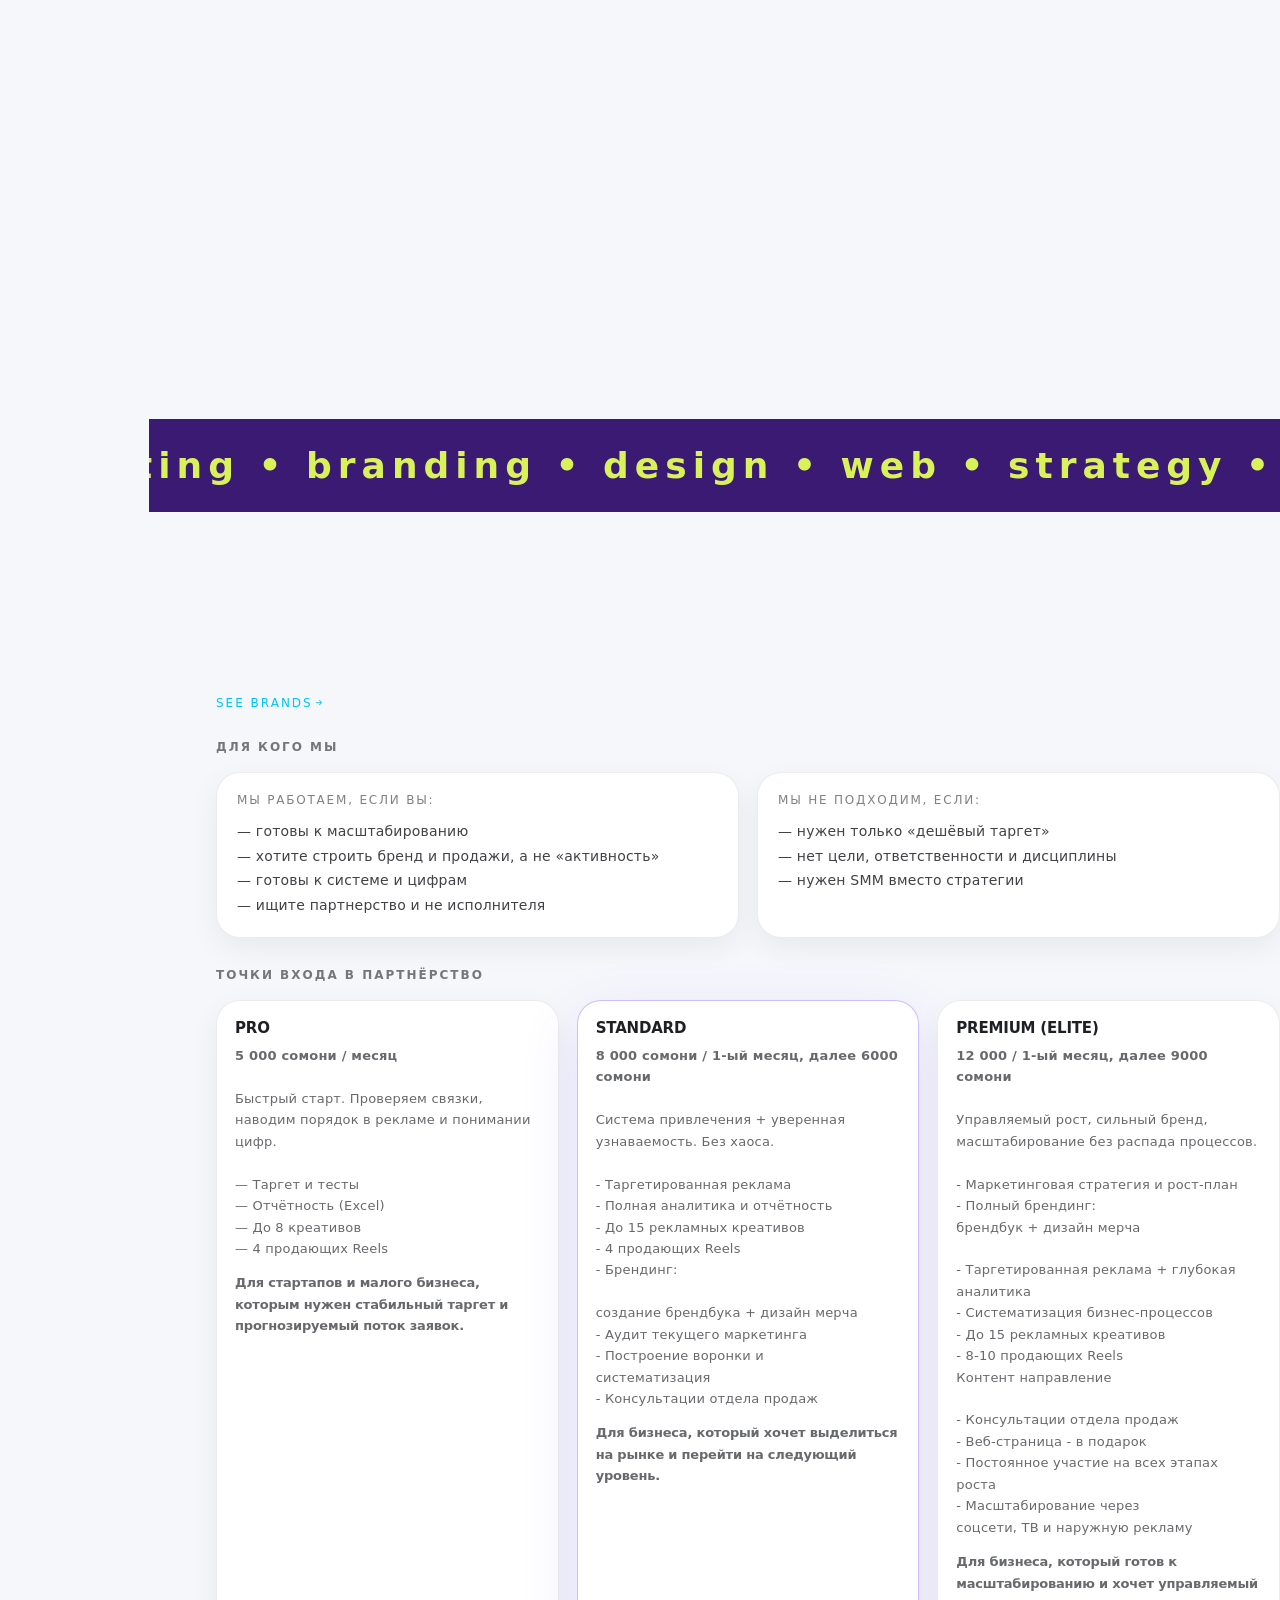
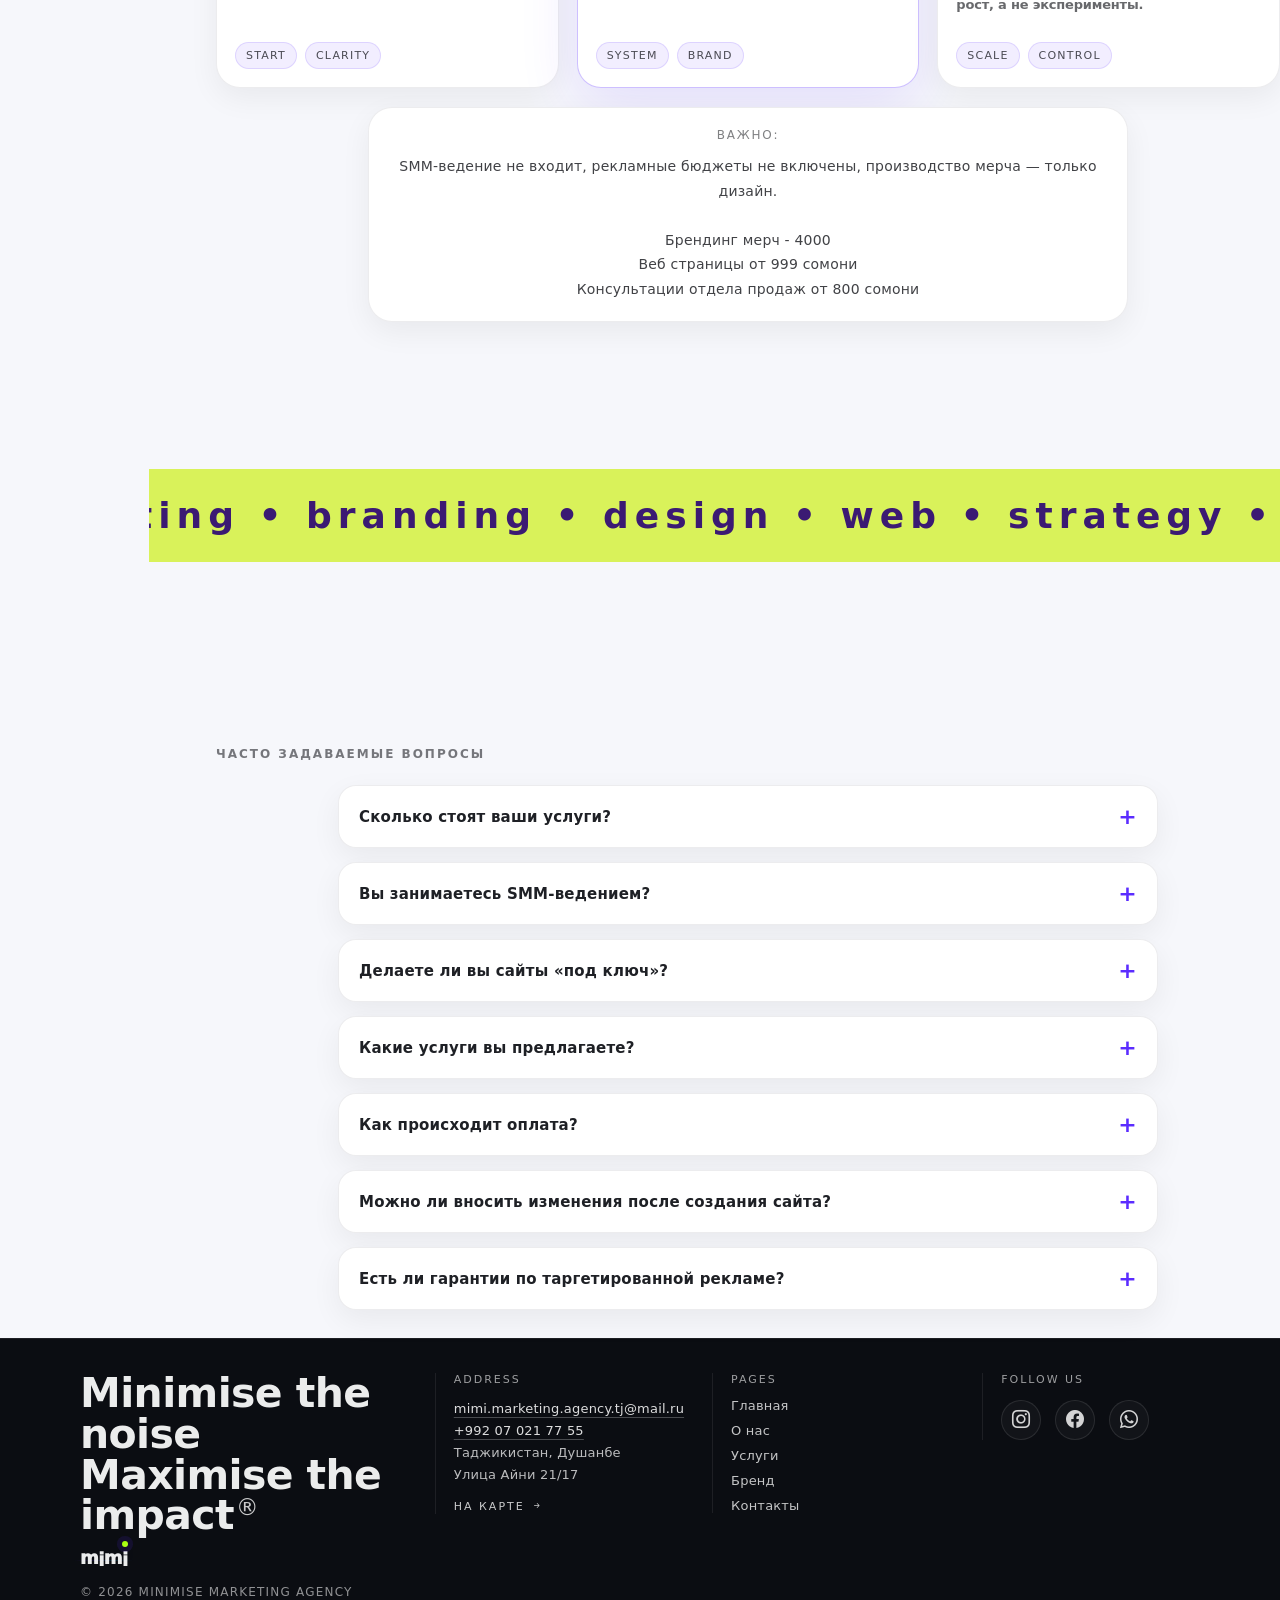
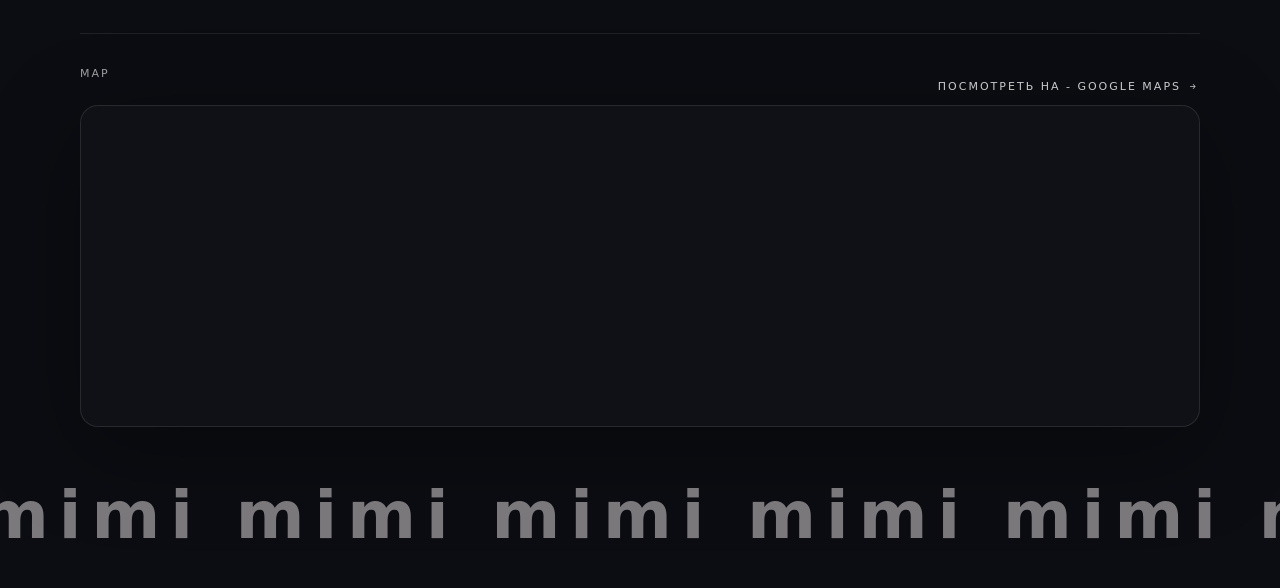
==== commit 0f25849d: "Update index.html" ====
--- a/mimi - page/index.html
+++ b/mimi - page/index.html
@@ -309,8 +309,7 @@
               - Систематизация бизнес-процессов<br>
               - До 15 рекламных креативов<br>
               - 8-10 продающих Reels<br>
-              - контент направление<br>
-              Molue sopemG<br> <br>
+              Контент направление<br> <br>
               - Консультации отдела продаж<br>
               - Веб-страница - в подарок<br>
               - Постоянное участие на всех этапах роста<br>
